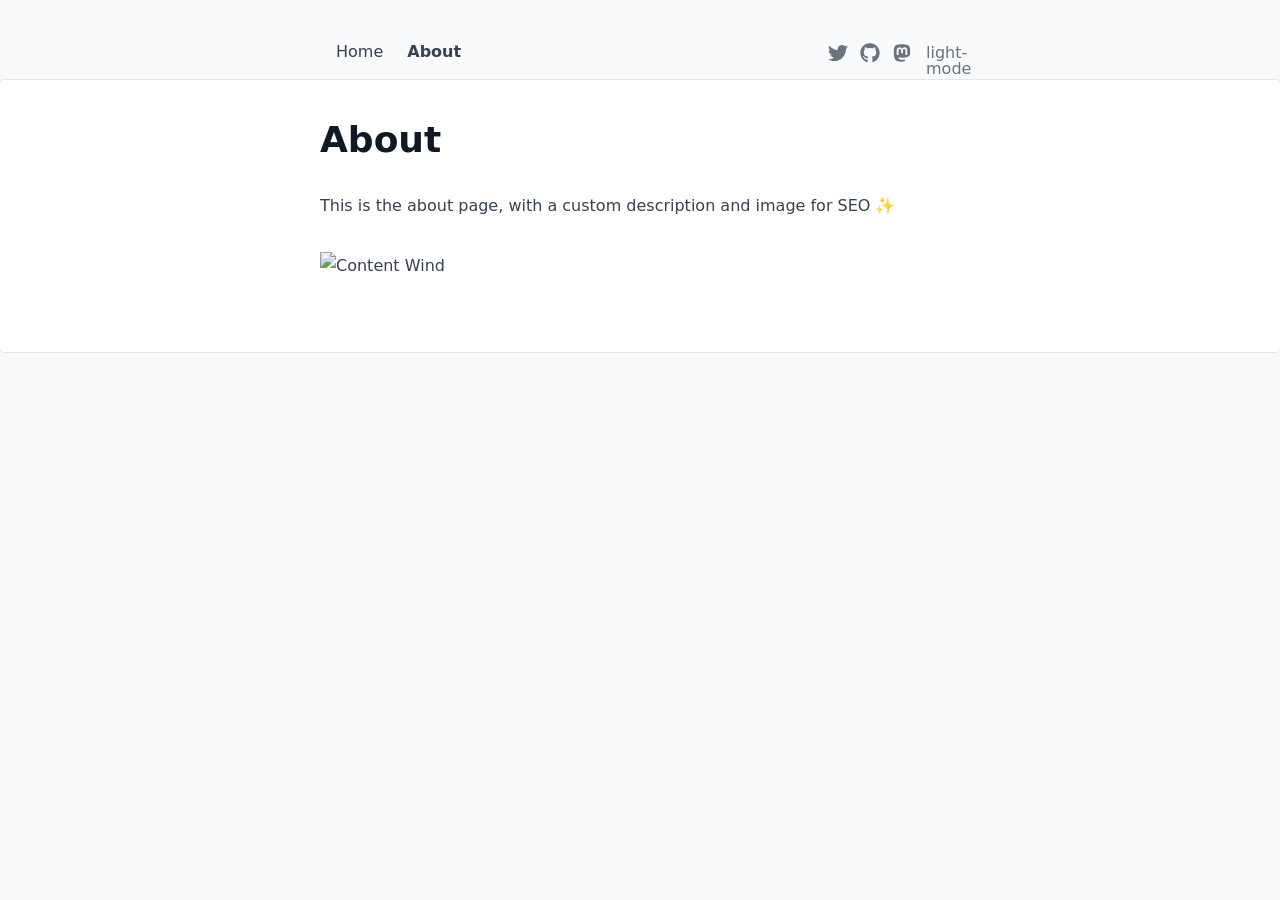
==== about/index.html @ 79e6bc1b "Deploying to gh-pages from @ Neil-Lin/portfolio-by-nuxt-studio@14dbaacd9becfe69d1d039cd7104c11930b7d" ====
<!DOCTYPE html><html  lang="en" data-capo=""><head><meta charset="utf-8">
<meta name="viewport" content="width=device-width, initial-scale=1">
<title>About</title>
<style>*,::backdrop,:after,:before{--tw-border-spacing-x:0;--tw-border-spacing-y:0;--tw-translate-x:0;--tw-translate-y:0;--tw-rotate:0;--tw-skew-x:0;--tw-skew-y:0;--tw-scale-x:1;--tw-scale-y:1;--tw-pan-x: ;--tw-pan-y: ;--tw-pinch-zoom: ;--tw-scroll-snap-strictness:proximity;--tw-gradient-from-position: ;--tw-gradient-via-position: ;--tw-gradient-to-position: ;--tw-ordinal: ;--tw-slashed-zero: ;--tw-numeric-figure: ;--tw-numeric-spacing: ;--tw-numeric-fraction: ;--tw-ring-inset: ;--tw-ring-offset-width:0px;--tw-ring-offset-color:#fff;--tw-ring-color:#3b82f680;--tw-ring-offset-shadow:0 0 #0000;--tw-ring-shadow:0 0 #0000;--tw-shadow:0 0 #0000;--tw-shadow-colored:0 0 #0000;--tw-blur: ;--tw-brightness: ;--tw-contrast: ;--tw-grayscale: ;--tw-hue-rotate: ;--tw-invert: ;--tw-saturate: ;--tw-sepia: ;--tw-drop-shadow: ;--tw-backdrop-blur: ;--tw-backdrop-brightness: ;--tw-backdrop-contrast: ;--tw-backdrop-grayscale: ;--tw-backdrop-hue-rotate: ;--tw-backdrop-invert: ;--tw-backdrop-opacity: ;--tw-backdrop-saturate: ;--tw-backdrop-sepia: ;--tw-contain-size: ;--tw-contain-layout: ;--tw-contain-paint: ;--tw-contain-style: }/*! tailwindcss v3.4.13 | MIT License | https://tailwindcss.com*/*,:after,:before{border:0 solid #e5e7eb;box-sizing:border-box}:after,:before{--tw-content:""}:host,html{line-height:1.5;-webkit-text-size-adjust:100%;font-family:ui-sans-serif,system-ui,sans-serif,Apple Color Emoji,Segoe UI Emoji,Segoe UI Symbol,Noto Color Emoji;font-feature-settings:normal;font-variation-settings:normal;tab-size:4;-webkit-tap-highlight-color:transparent}body{line-height:inherit;margin:0}hr{border-top-width:1px;color:inherit;height:0}abbr:where([title]){-webkit-text-decoration:underline dotted;text-decoration:underline dotted}h1,h2,h3,h4,h5,h6{font-size:inherit;font-weight:inherit}a{color:inherit;text-decoration:inherit}b,strong{font-weight:bolder}code,kbd,pre,samp{font-family:ui-monospace,SFMono-Regular,Menlo,Monaco,Consolas,Liberation Mono,Courier New,monospace;font-feature-settings:normal;font-size:1em;font-variation-settings:normal}small{font-size:80%}sub,sup{font-size:75%;line-height:0;position:relative;vertical-align:initial}sub{bottom:-.25em}sup{top:-.5em}table{border-collapse:collapse;border-color:inherit;text-indent:0}button,input,optgroup,select,textarea{color:inherit;font-family:inherit;font-feature-settings:inherit;font-size:100%;font-variation-settings:inherit;font-weight:inherit;letter-spacing:inherit;line-height:inherit;margin:0;padding:0}button,select{text-transform:none}button,input:where([type=button]),input:where([type=reset]),input:where([type=submit]){-webkit-appearance:button;background-color:initial;background-image:none}:-moz-focusring{outline:auto}:-moz-ui-invalid{box-shadow:none}progress{vertical-align:initial}::-webkit-inner-spin-button,::-webkit-outer-spin-button{height:auto}[type=search]{-webkit-appearance:textfield;outline-offset:-2px}::-webkit-search-decoration{-webkit-appearance:none}::-webkit-file-upload-button{-webkit-appearance:button;font:inherit}summary{display:list-item}blockquote,dd,dl,figure,h1,h2,h3,h4,h5,h6,hr,p,pre{margin:0}fieldset{margin:0}fieldset,legend{padding:0}menu,ol,ul{list-style:none;margin:0;padding:0}dialog{padding:0}textarea{resize:vertical}input::placeholder,textarea::placeholder{color:#9ca3af;opacity:1}[role=button],button{cursor:pointer}:disabled{cursor:default}audio,canvas,embed,iframe,img,object,svg,video{display:block;vertical-align:middle}img,video{height:auto;max-width:100%}[hidden]{display:none}.prose{color:var(--tw-prose-body);max-width:65ch}.prose :where(p):not(:where([class~=not-prose],[class~=not-prose] *)){margin-bottom:1.25em;margin-top:1.25em}.prose :where([class~=lead]):not(:where([class~=not-prose],[class~=not-prose] *)){color:var(--tw-prose-lead);font-size:1.25em;line-height:1.6;margin-bottom:1.2em;margin-top:1.2em}.prose :where(a):not(:where([class~=not-prose],[class~=not-prose] *)){color:var(--tw-prose-links);font-weight:500;text-decoration:underline}.prose :where(strong):not(:where([class~=not-prose],[class~=not-prose] *)){color:var(--tw-prose-bold);font-weight:600}.prose :where(a strong):not(:where([class~=not-prose],[class~=not-prose] *)){color:inherit}.prose :where(blockquote strong):not(:where([class~=not-prose],[class~=not-prose] *)){color:inherit}.prose :where(thead th strong):not(:where([class~=not-prose],[class~=not-prose] *)){color:inherit}.prose :where(ol):not(:where([class~=not-prose],[class~=not-prose] *)){list-style-type:decimal;margin-bottom:1.25em;margin-top:1.25em;padding-inline-start:1.625em}.prose :where(ol[type=A]):not(:where([class~=not-prose],[class~=not-prose] *)){list-style-type:upper-alpha}.prose :where(ol[type=a]):not(:where([class~=not-prose],[class~=not-prose] *)){list-style-type:lower-alpha}.prose :where(ol[type=A s]):not(:where([class~=not-prose],[class~=not-prose] *)){list-style-type:upper-alpha}.prose :where(ol[type=a s]):not(:where([class~=not-prose],[class~=not-prose] *)){list-style-type:lower-alpha}.prose :where(ol[type=I]):not(:where([class~=not-prose],[class~=not-prose] *)){list-style-type:upper-roman}.prose :where(ol[type=i]):not(:where([class~=not-prose],[class~=not-prose] *)){list-style-type:lower-roman}.prose :where(ol[type=I s]):not(:where([class~=not-prose],[class~=not-prose] *)){list-style-type:upper-roman}.prose :where(ol[type=i s]):not(:where([class~=not-prose],[class~=not-prose] *)){list-style-type:lower-roman}.prose :where(ol[type="1"]):not(:where([class~=not-prose],[class~=not-prose] *)){list-style-type:decimal}.prose :where(ul):not(:where([class~=not-prose],[class~=not-prose] *)){list-style-type:disc;margin-bottom:1.25em;margin-top:1.25em;padding-inline-start:1.625em}.prose :where(ol>li):not(:where([class~=not-prose],[class~=not-prose] *))::marker{color:var(--tw-prose-counters);font-weight:400}.prose :where(ul>li):not(:where([class~=not-prose],[class~=not-prose] *))::marker{color:var(--tw-prose-bullets)}.prose :where(dt):not(:where([class~=not-prose],[class~=not-prose] *)){color:var(--tw-prose-headings);font-weight:600;margin-top:1.25em}.prose :where(hr):not(:where([class~=not-prose],[class~=not-prose] *)){border-color:var(--tw-prose-hr);border-top-width:1px;margin-bottom:3em;margin-top:3em}.prose :where(blockquote):not(:where([class~=not-prose],[class~=not-prose] *)){border-inline-start-color:var(--tw-prose-quote-borders);border-inline-start-width:.25rem;color:var(--tw-prose-quotes);font-style:italic;font-weight:500;margin-bottom:1.6em;margin-top:1.6em;padding-inline-start:1em;quotes:"\201C""\201D""\2018""\2019"}.prose :where(blockquote p:first-of-type):not(:where([class~=not-prose],[class~=not-prose] *)):before{content:open-quote}.prose :where(blockquote p:last-of-type):not(:where([class~=not-prose],[class~=not-prose] *)):after{content:close-quote}.prose :where(h1):not(:where([class~=not-prose],[class~=not-prose] *)){color:var(--tw-prose-headings);font-size:2.25em;font-weight:800;line-height:1.1111111;margin-bottom:.8888889em;margin-top:0}.prose :where(h1 strong):not(:where([class~=not-prose],[class~=not-prose] *)){color:inherit;font-weight:900}.prose :where(h2):not(:where([class~=not-prose],[class~=not-prose] *)){color:var(--tw-prose-headings);font-size:1.5em;font-weight:700;line-height:1.3333333;margin-bottom:1em;margin-top:2em}.prose :where(h2 strong):not(:where([class~=not-prose],[class~=not-prose] *)){color:inherit;font-weight:800}.prose :where(h3):not(:where([class~=not-prose],[class~=not-prose] *)){color:var(--tw-prose-headings);font-size:1.25em;font-weight:600;line-height:1.6;margin-bottom:.6em;margin-top:1.6em}.prose :where(h3 strong):not(:where([class~=not-prose],[class~=not-prose] *)){color:inherit;font-weight:700}.prose :where(h4):not(:where([class~=not-prose],[class~=not-prose] *)){color:var(--tw-prose-headings);font-weight:600;line-height:1.5;margin-bottom:.5em;margin-top:1.5em}.prose :where(h4 strong):not(:where([class~=not-prose],[class~=not-prose] *)){color:inherit;font-weight:700}.prose :where(img):not(:where([class~=not-prose],[class~=not-prose] *)){margin-bottom:2em;margin-top:2em}.prose :where(picture):not(:where([class~=not-prose],[class~=not-prose] *)){display:block;margin-bottom:2em;margin-top:2em}.prose :where(video):not(:where([class~=not-prose],[class~=not-prose] *)){margin-bottom:2em;margin-top:2em}.prose :where(kbd):not(:where([class~=not-prose],[class~=not-prose] *)){border-radius:.3125rem;box-shadow:0 0 0 1px rgb(var(--tw-prose-kbd-shadows)/10%),0 3px 0 rgb(var(--tw-prose-kbd-shadows)/10%);color:var(--tw-prose-kbd);font-family:inherit;font-size:.875em;font-weight:500;padding-inline-end:.375em;padding-bottom:.1875em;padding-top:.1875em;padding-inline-start:.375em}.prose :where(code):not(:where([class~=not-prose],[class~=not-prose] *)){color:var(--tw-prose-code);font-size:.875em;font-weight:600}.prose :where(code):not(:where([class~=not-prose],[class~=not-prose] *)):before{content:"`"}.prose :where(code):not(:where([class~=not-prose],[class~=not-prose] *)):after{content:"`"}.prose :where(a code):not(:where([class~=not-prose],[class~=not-prose] *)){color:inherit}.prose :where(h1 code):not(:where([class~=not-prose],[class~=not-prose] *)){color:inherit}.prose :where(h2 code):not(:where([class~=not-prose],[class~=not-prose] *)){color:inherit;font-size:.875em}.prose :where(h3 code):not(:where([class~=not-prose],[class~=not-prose] *)){color:inherit;font-size:.9em}.prose :where(h4 code):not(:where([class~=not-prose],[class~=not-prose] *)){color:inherit}.prose :where(blockquote code):not(:where([class~=not-prose],[class~=not-prose] *)){color:inherit}.prose :where(thead th code):not(:where([class~=not-prose],[class~=not-prose] *)){color:inherit}.prose :where(pre):not(:where([class~=not-prose],[class~=not-prose] *)){background-color:var(--tw-prose-pre-bg);border-radius:.375rem;color:var(--tw-prose-pre-code);font-size:.875em;font-weight:400;line-height:1.7142857;margin-bottom:1.7142857em;margin-top:1.7142857em;overflow-x:auto;padding-inline-end:1.1428571em;padding-bottom:.8571429em;padding-top:.8571429em;padding-inline-start:1.1428571em}.prose :where(pre code):not(:where([class~=not-prose],[class~=not-prose] *)){background-color:initial;border-radius:0;border-width:0;color:inherit;font-family:inherit;font-size:inherit;font-weight:inherit;line-height:inherit;padding:0}.prose :where(pre code):not(:where([class~=not-prose],[class~=not-prose] *)):before{content:none}.prose :where(pre code):not(:where([class~=not-prose],[class~=not-prose] *)):after{content:none}.prose :where(table):not(:where([class~=not-prose],[class~=not-prose] *)){font-size:.875em;line-height:1.7142857;margin-bottom:2em;margin-top:2em;table-layout:auto;width:100%}.prose :where(thead):not(:where([class~=not-prose],[class~=not-prose] *)){border-bottom-color:var(--tw-prose-th-borders);border-bottom-width:1px}.prose :where(thead th):not(:where([class~=not-prose],[class~=not-prose] *)){color:var(--tw-prose-headings);font-weight:600;padding-inline-end:.5714286em;padding-bottom:.5714286em;padding-inline-start:.5714286em;vertical-align:bottom}.prose :where(tbody tr):not(:where([class~=not-prose],[class~=not-prose] *)){border-bottom-color:var(--tw-prose-td-borders);border-bottom-width:1px}.prose :where(tbody tr:last-child):not(:where([class~=not-prose],[class~=not-prose] *)){border-bottom-width:0}.prose :where(tbody td):not(:where([class~=not-prose],[class~=not-prose] *)){vertical-align:initial}.prose :where(tfoot):not(:where([class~=not-prose],[class~=not-prose] *)){border-top-color:var(--tw-prose-th-borders);border-top-width:1px}.prose :where(tfoot td):not(:where([class~=not-prose],[class~=not-prose] *)){vertical-align:top}.prose :where(th,td):not(:where([class~=not-prose],[class~=not-prose] *)){text-align:start}.prose :where(figure>*):not(:where([class~=not-prose],[class~=not-prose] *)){margin-bottom:0;margin-top:0}.prose :where(figcaption):not(:where([class~=not-prose],[class~=not-prose] *)){color:var(--tw-prose-captions);font-size:.875em;line-height:1.4285714;margin-top:.8571429em}.prose{--tw-prose-body:#374151;--tw-prose-headings:#111827;--tw-prose-lead:#4b5563;--tw-prose-links:#111827;--tw-prose-bold:#111827;--tw-prose-counters:#6b7280;--tw-prose-bullets:#d1d5db;--tw-prose-hr:#e5e7eb;--tw-prose-quotes:#111827;--tw-prose-quote-borders:#e5e7eb;--tw-prose-captions:#6b7280;--tw-prose-kbd:#111827;--tw-prose-kbd-shadows:17 24 39;--tw-prose-code:#111827;--tw-prose-pre-code:#e5e7eb;--tw-prose-pre-bg:#1f2937;--tw-prose-th-borders:#d1d5db;--tw-prose-td-borders:#e5e7eb;--tw-prose-invert-body:#d1d5db;--tw-prose-invert-headings:#fff;--tw-prose-invert-lead:#9ca3af;--tw-prose-invert-links:#fff;--tw-prose-invert-bold:#fff;--tw-prose-invert-counters:#9ca3af;--tw-prose-invert-bullets:#4b5563;--tw-prose-invert-hr:#374151;--tw-prose-invert-quotes:#f3f4f6;--tw-prose-invert-quote-borders:#374151;--tw-prose-invert-captions:#9ca3af;--tw-prose-invert-kbd:#fff;--tw-prose-invert-kbd-shadows:255 255 255;--tw-prose-invert-code:#fff;--tw-prose-invert-pre-code:#d1d5db;--tw-prose-invert-pre-bg:#00000080;--tw-prose-invert-th-borders:#4b5563;--tw-prose-invert-td-borders:#374151;font-size:1rem;line-height:1.75}.prose :where(picture>img):not(:where([class~=not-prose],[class~=not-prose] *)){margin-bottom:0;margin-top:0}.prose :where(li):not(:where([class~=not-prose],[class~=not-prose] *)){margin-bottom:.5em;margin-top:.5em}.prose :where(ol>li):not(:where([class~=not-prose],[class~=not-prose] *)){padding-inline-start:.375em}.prose :where(ul>li):not(:where([class~=not-prose],[class~=not-prose] *)){padding-inline-start:.375em}.prose :where(.prose>ul>li p):not(:where([class~=not-prose],[class~=not-prose] *)){margin-bottom:.75em;margin-top:.75em}.prose :where(.prose>ul>li>p:first-child):not(:where([class~=not-prose],[class~=not-prose] *)){margin-top:1.25em}.prose :where(.prose>ul>li>p:last-child):not(:where([class~=not-prose],[class~=not-prose] *)){margin-bottom:1.25em}.prose :where(.prose>ol>li>p:first-child):not(:where([class~=not-prose],[class~=not-prose] *)){margin-top:1.25em}.prose :where(.prose>ol>li>p:last-child):not(:where([class~=not-prose],[class~=not-prose] *)){margin-bottom:1.25em}.prose :where(ul ul,ul ol,ol ul,ol ol):not(:where([class~=not-prose],[class~=not-prose] *)){margin-bottom:.75em;margin-top:.75em}.prose :where(dl):not(:where([class~=not-prose],[class~=not-prose] *)){margin-bottom:1.25em;margin-top:1.25em}.prose :where(dd):not(:where([class~=not-prose],[class~=not-prose] *)){margin-top:.5em;padding-inline-start:1.625em}.prose :where(hr+*):not(:where([class~=not-prose],[class~=not-prose] *)){margin-top:0}.prose :where(h2+*):not(:where([class~=not-prose],[class~=not-prose] *)){margin-top:0}.prose :where(h3+*):not(:where([class~=not-prose],[class~=not-prose] *)){margin-top:0}.prose :where(h4+*):not(:where([class~=not-prose],[class~=not-prose] *)){margin-top:0}.prose :where(thead th:first-child):not(:where([class~=not-prose],[class~=not-prose] *)){padding-inline-start:0}.prose :where(thead th:last-child):not(:where([class~=not-prose],[class~=not-prose] *)){padding-inline-end:0}.prose :where(tbody td,tfoot td):not(:where([class~=not-prose],[class~=not-prose] *)){padding-inline-end:.5714286em;padding-bottom:.5714286em;padding-top:.5714286em;padding-inline-start:.5714286em}.prose :where(tbody td:first-child,tfoot td:first-child):not(:where([class~=not-prose],[class~=not-prose] *)){padding-inline-start:0}.prose :where(tbody td:last-child,tfoot td:last-child):not(:where([class~=not-prose],[class~=not-prose] *)){padding-inline-end:0}.prose :where(figure):not(:where([class~=not-prose],[class~=not-prose] *)){margin-bottom:2em;margin-top:2em}.prose :where(.prose>:first-child):not(:where([class~=not-prose],[class~=not-prose] *)){margin-top:0}.prose :where(.prose>:last-child):not(:where([class~=not-prose],[class~=not-prose] *)){margin-bottom:0}.sr-only{height:1px;margin:-1px;overflow:hidden;padding:0;position:absolute;width:1px;clip:rect(0,0,0,0);border-width:0;white-space:nowrap}.static{position:static}.m-auto{margin:auto}.mx-auto{margin-left:auto;margin-right:auto}.mr-6{margin-right:1.5rem}.block{display:block}.inline-block{display:inline-block}.flex{display:flex}.inline-flex{display:inline-flex}.h-4{height:1rem}.h-5{height:1.25rem}.w-4{width:1rem}.w-5{width:1.25rem}.max-w-2xl{max-width:42rem}.max-w-full{max-width:100%}.max-w-none{max-width:none}.items-center{align-items:center}.justify-between{justify-content:space-between}.gap-1{gap:.25rem}.space-x-3>:not([hidden])~:not([hidden]){--tw-space-x-reverse:0;margin-left:calc(.75rem*(1 - var(--tw-space-x-reverse)));margin-right:calc(.75rem*var(--tw-space-x-reverse))}.overflow-x-auto{overflow-x:auto}.rounded{border-radius:.25rem}.bg-gray-50{--tw-bg-opacity:1;background-color:rgb(249 250 251/var(--tw-bg-opacity))}.bg-gray-800{--tw-bg-opacity:1;background-color:rgb(31 41 55/var(--tw-bg-opacity))}.bg-white{--tw-bg-opacity:1;background-color:rgb(255 255 255/var(--tw-bg-opacity))}.px-3{padding-left:.75rem;padding-right:.75rem}.px-4{padding-left:1rem;padding-right:1rem}.py-1{padding-bottom:.25rem;padding-top:.25rem}.py-10{padding-bottom:2.5rem;padding-top:2.5rem}.py-4{padding-bottom:1rem;padding-top:1rem}.text-2xl{font-size:1.5rem;line-height:2rem}.font-bold{font-weight:700}.text-black{--tw-text-opacity:1;color:rgb(0 0 0/var(--tw-text-opacity))}.text-gray-500{--tw-text-opacity:1;color:rgb(107 114 128/var(--tw-text-opacity))}.text-gray-700{--tw-text-opacity:1;color:rgb(55 65 81/var(--tw-text-opacity))}.text-white{--tw-text-opacity:1;color:rgb(255 255 255/var(--tw-text-opacity))}.no-underline{text-decoration-line:none}.ring-1{--tw-ring-offset-shadow:var(--tw-ring-inset) 0 0 0 var(--tw-ring-offset-width) var(--tw-ring-offset-color);--tw-ring-shadow:var(--tw-ring-inset) 0 0 0 calc(1px + var(--tw-ring-offset-width)) var(--tw-ring-color);box-shadow:var(--tw-ring-offset-shadow),var(--tw-ring-shadow),var(--tw-shadow,0 0 #0000)}.ring-gray-200{--tw-ring-opacity:1;--tw-ring-color:rgb(229 231 235/var(--tw-ring-opacity))}.transition{transition-duration:.15s;transition-property:color,background-color,border-color,text-decoration-color,fill,stroke,opacity,box-shadow,transform,filter,-webkit-backdrop-filter;transition-property:color,background-color,border-color,text-decoration-color,fill,stroke,opacity,box-shadow,transform,filter,backdrop-filter;transition-property:color,background-color,border-color,text-decoration-color,fill,stroke,opacity,box-shadow,transform,filter,backdrop-filter,-webkit-backdrop-filter;transition-timing-function:cubic-bezier(.4,0,.2,1)}.dark\:prose-invert:is(.dark *){--tw-prose-body:var(--tw-prose-invert-body);--tw-prose-headings:var(--tw-prose-invert-headings);--tw-prose-lead:var(--tw-prose-invert-lead);--tw-prose-links:var(--tw-prose-invert-links);--tw-prose-bold:var(--tw-prose-invert-bold);--tw-prose-counters:var(--tw-prose-invert-counters);--tw-prose-bullets:var(--tw-prose-invert-bullets);--tw-prose-hr:var(--tw-prose-invert-hr);--tw-prose-quotes:var(--tw-prose-invert-quotes);--tw-prose-quote-borders:var(--tw-prose-invert-quote-borders);--tw-prose-captions:var(--tw-prose-invert-captions);--tw-prose-kbd:var(--tw-prose-invert-kbd);--tw-prose-kbd-shadows:var(--tw-prose-invert-kbd-shadows);--tw-prose-code:var(--tw-prose-invert-code);--tw-prose-pre-code:var(--tw-prose-invert-pre-code);--tw-prose-pre-bg:var(--tw-prose-invert-pre-bg);--tw-prose-th-borders:var(--tw-prose-invert-th-borders);--tw-prose-td-borders:var(--tw-prose-invert-td-borders)}.hover\:text-gray-700:hover{--tw-text-opacity:1;color:rgb(55 65 81/var(--tw-text-opacity))}.prose-a\:border-b :is(:where(a):not(:where([class~=not-prose],[class~=not-prose] *))){border-bottom-width:1px}.prose-a\:border-dashed :is(:where(a):not(:where([class~=not-prose],[class~=not-prose] *))){border-style:dashed}.prose-a\:font-normal :is(:where(a):not(:where([class~=not-prose],[class~=not-prose] *))){font-weight:400}.prose-a\:no-underline :is(:where(a):not(:where([class~=not-prose],[class~=not-prose] *))){text-decoration-line:none}.hover\:prose-a\:border-solid :is(:where(a):not(:where([class~=not-prose],[class~=not-prose] *))):hover{border-style:solid}.hover\:prose-a\:border-primary-400 :is(:where(a):not(:where([class~=not-prose],[class~=not-prose] *))):hover{--tw-border-opacity:1;border-color:rgb(52 211 153/var(--tw-border-opacity))}.hover\:prose-a\:text-primary-400 :is(:where(a):not(:where([class~=not-prose],[class~=not-prose] *))):hover{--tw-text-opacity:1;color:rgb(52 211 153/var(--tw-text-opacity))}.prose-pre\:bg-gray-100 :is(:where(pre):not(:where([class~=not-prose],[class~=not-prose] *))){--tw-bg-opacity:1;background-color:rgb(243 244 246/var(--tw-bg-opacity))}.dark\:bg-gray-200:is(.dark *){--tw-bg-opacity:1;background-color:rgb(229 231 235/var(--tw-bg-opacity))}.dark\:bg-gray-800:is(.dark *){--tw-bg-opacity:1;background-color:rgb(31 41 55/var(--tw-bg-opacity))}.dark\:bg-gray-900:is(.dark *){--tw-bg-opacity:1;background-color:rgb(17 24 39/var(--tw-bg-opacity))}.dark\:text-gray-100:is(.dark *){--tw-text-opacity:1;color:rgb(243 244 246/var(--tw-text-opacity))}.dark\:text-gray-200:is(.dark *){--tw-text-opacity:1;color:rgb(229 231 235/var(--tw-text-opacity))}.dark\:text-gray-300:is(.dark *){--tw-text-opacity:1;color:rgb(209 213 219/var(--tw-text-opacity))}.dark\:text-gray-950:is(.dark *){--tw-text-opacity:1;color:rgb(3 7 18/var(--tw-text-opacity))}.dark\:ring-gray-700:is(.dark *){--tw-ring-opacity:1;--tw-ring-color:rgb(55 65 81/var(--tw-ring-opacity))}.dark\:hover\:text-gray-300:hover:is(.dark *){--tw-text-opacity:1;color:rgb(209 213 219/var(--tw-text-opacity))}.dark\:prose-pre\:bg-gray-900 :is(:where(pre):not(:where([class~=not-prose],[class~=not-prose] *))):is(.dark *){--tw-bg-opacity:1;background-color:rgb(17 24 39/var(--tw-bg-opacity))}@media (min-width:640px){.sm\:rounded{border-radius:.25rem}.sm\:rounded-lg{border-radius:.5rem}.sm\:px-8{padding-left:2rem;padding-right:2rem}.sm\:pb-10{padding-bottom:2.5rem}.sm\:pt-6{padding-top:1.5rem}.sm\:shadow{--tw-shadow:0 1px 3px 0 #0000001a,0 1px 2px -1px #0000001a;--tw-shadow-colored:0 1px 3px 0 var(--tw-shadow-color),0 1px 2px -1px var(--tw-shadow-color);box-shadow:var(--tw-ring-offset-shadow,0 0 #0000),var(--tw-ring-shadow,0 0 #0000),var(--tw-shadow)}}</style>
<style>.icon[data-v-9181f316]{display:inline-block;vertical-align:middle}</style>
<style>body{--tw-bg-opacity:1;background-color:rgb(249 250 251/var(--tw-bg-opacity));--tw-text-opacity:1;color:rgb(0 0 0/var(--tw-text-opacity))}body:is(.dark *){--tw-bg-opacity:1;background-color:rgb(17 24 39/var(--tw-bg-opacity));--tw-text-opacity:1;color:rgb(255 255 255/var(--tw-text-opacity))}</style>
<link rel="stylesheet" href="/_nuxt/entry.BIp97Nng.css">
<link rel="preload" as="fetch" crossorigin="anonymous" href="/about/_payload.json?6f9f7c12-3dac-4f2e-983e-9efede8cbdb0">
<link rel="modulepreload" as="script" crossorigin href="/_nuxt/CAiVgX1A.js">
<link rel="modulepreload" as="script" crossorigin href="/_nuxt/CJ-RbDBi.js">
<link rel="modulepreload" as="script" crossorigin href="/_nuxt/DqUOSnfC.js">
<link rel="modulepreload" as="script" crossorigin href="/_nuxt/D9yOnres.js">
<link rel="modulepreload" as="script" crossorigin href="/_nuxt/D89D1x2Z.js">
<link rel="modulepreload" as="script" crossorigin href="/_nuxt/Dnd51l0P.js">
<link rel="modulepreload" as="script" crossorigin href="/_nuxt/DdNKXXzA.js">
<link rel="modulepreload" as="script" crossorigin href="/_nuxt/Cwny5JAG.js">
<link rel="modulepreload" as="script" crossorigin href="/_nuxt/BzOdbgzC.js">
<link rel="modulepreload" as="script" crossorigin href="/_nuxt/CQB8OB76.js">
<link rel="modulepreload" as="script" crossorigin href="/_nuxt/79jZ5h6W.js">
<link rel="modulepreload" as="script" crossorigin href="/_nuxt/BNuEhvY_.js">
<link rel="modulepreload" as="script" crossorigin href="/_nuxt/BTz_kC4J.js">
<link rel="prefetch" as="script" crossorigin href="/_nuxt/C8qHw0IX.js">
<link rel="prefetch" as="script" crossorigin href="/_nuxt/Bs4Sp2fh.js">
<link rel="prefetch" as="style" crossorigin href="/_nuxt/useStudio.DQTJeWrd.css">
<link rel="prefetch" as="script" crossorigin href="/_nuxt/Dj1LTZKW.js">
<link rel="prefetch" as="script" crossorigin href="/_nuxt/ZVr9sDSR.js">
<link rel="prefetch" as="script" crossorigin href="/_nuxt/Bk0SHGCJ.js">
<meta name="twitter:card" content="summary_large_image">
<meta property="og:title" content="About">
<meta name="description" content="This is a custom description for Content Wind about page.">
<meta property="og:description" content="This is a custom description for Content Wind about page.">
<meta property="og:image" content="https://fastly.picsum.photos/id/866/536/354.jpg?hmac=tGofDTV7tl2rprappPzKFiZ9vDh5MKj39oa2D--gqhA">
<script type="module" src="/_nuxt/CAiVgX1A.js" crossorigin></script><script>"use strict";(()=>{const t=window,e=document.documentElement,c=["dark","light"],n=getStorageValue("localStorage","nuxt-color-mode")||"system";let i=n==="system"?u():n;const r=e.getAttribute("data-color-mode-forced");r&&(i=r),l(i),t["__NUXT_COLOR_MODE__"]={preference:n,value:i,getColorScheme:u,addColorScheme:l,removeColorScheme:d};function l(o){const s=""+o+"",a="";e.classList?e.classList.add(s):e.className+=" "+s,a&&e.setAttribute("data-"+a,o)}function d(o){const s=""+o+"",a="";e.classList?e.classList.remove(s):e.className=e.className.replace(new RegExp(s,"g"),""),a&&e.removeAttribute("data-"+a)}function f(o){return t.matchMedia("(prefers-color-scheme"+o+")")}function u(){if(t.matchMedia&&f("").media!=="not all"){for(const o of c)if(f(":"+o).matches)return o}return"light"}})();function getStorageValue(t,e){switch(t){case"localStorage":return window.localStorage.getItem(e);case"sessionStorage":return window.sessionStorage.getItem(e);case"cookie":return getCookie(e);default:return null}}function getCookie(t){const c=("; "+window.document.cookie).split("; "+t+"=");if(c.length===2)return c.pop()?.split(";").shift()}</script></head><body><div id="__nuxt"><div class="sm:pt-6 sm:pb-10"><!----><!----><!----><div class="nuxt-loading-indicator" style="position:fixed;top:0;right:0;left:0;pointer-events:none;width:auto;height:3px;opacity:0;background:repeating-linear-gradient(to right,#00dc82 0%,#34cdfe 50%,#0047e1 100%);background-size:Infinity% auto;transform:scaleX(0%);transform-origin:left;transition:transform 0.1s, height 0.4s, opacity 0.4s;z-index:999999;"></div><div class="flex justify-between max-w-2xl px-4 py-4 mx-auto sm:px-8"><div class="text-gray-700 dark:text-gray-200"><!--[--><a href="/" class="mr-6">Home</a><a aria-current="page" href="/about" class="font-bold router-link-exact-active mr-6">About</a><!--]--></div><div class="space-x-3 transition text-gray-500"><a href="https://twitter.com/Atinux" title="Twitter" class="dark:text-gray-100 hover:text-gray-700 dark:hover:text-gray-300"><svg xmlns="http://www.w3.org/2000/svg" xmlns:xlink="http://www.w3.org/1999/xlink" aria-hidden="true" role="img" class="icon w-5 h-5" style="" width="1em" height="1em" viewBox="0 0 512 512" data-v-9181f316><path fill="currentColor" d="M459.37 151.716c.325 4.548.325 9.097.325 13.645c0 138.72-105.583 298.558-298.558 298.558c-59.452 0-114.68-17.219-161.137-47.106c8.447.974 16.568 1.299 25.34 1.299c49.055 0 94.213-16.568 130.274-44.832c-46.132-.975-84.792-31.188-98.112-72.772c6.498.974 12.995 1.624 19.818 1.624c9.421 0 18.843-1.3 27.614-3.573c-48.081-9.747-84.143-51.98-84.143-102.985v-1.299c13.969 7.797 30.214 12.67 47.431 13.319c-28.264-18.843-46.781-51.005-46.781-87.391c0-19.492 5.197-37.36 14.294-52.954c51.655 63.675 129.3 105.258 216.365 109.807c-1.624-7.797-2.599-15.918-2.599-24.04c0-57.828 46.782-104.934 104.934-104.934c30.213 0 57.502 12.67 76.67 33.137c23.715-4.548 46.456-13.32 66.599-25.34c-7.798 24.366-24.366 44.833-46.132 57.827c21.117-2.273 41.584-8.122 60.426-16.243c-14.292 20.791-32.161 39.308-52.628 54.253"/></svg></a><a href="https://github.com/Atinux/content-wind" title="GitHub" class="dark:text-gray-100 hover:text-gray-700 dark:hover:text-gray-300"><svg xmlns="http://www.w3.org/2000/svg" xmlns:xlink="http://www.w3.org/1999/xlink" aria-hidden="true" role="img" class="icon w-5 h-5" style="" width="1em" height="1em" viewBox="0 0 496 512" data-v-9181f316><path fill="currentColor" d="M165.9 397.4c0 2-2.3 3.6-5.2 3.6c-3.3.3-5.6-1.3-5.6-3.6c0-2 2.3-3.6 5.2-3.6c3-.3 5.6 1.3 5.6 3.6m-31.1-4.5c-.7 2 1.3 4.3 4.3 4.9c2.6 1 5.6 0 6.2-2s-1.3-4.3-4.3-5.2c-2.6-.7-5.5.3-6.2 2.3m44.2-1.7c-2.9.7-4.9 2.6-4.6 4.9c.3 2 2.9 3.3 5.9 2.6c2.9-.7 4.9-2.6 4.6-4.6c-.3-1.9-3-3.2-5.9-2.9M244.8 8C106.1 8 0 113.3 0 252c0 110.9 69.8 205.8 169.5 239.2c12.8 2.3 17.3-5.6 17.3-12.1c0-6.2-.3-40.4-.3-61.4c0 0-70 15-84.7-29.8c0 0-11.4-29.1-27.8-36.6c0 0-22.9-15.7 1.6-15.4c0 0 24.9 2 38.6 25.8c21.9 38.6 58.6 27.5 72.9 20.9c2.3-16 8.8-27.1 16-33.7c-55.9-6.2-112.3-14.3-112.3-110.5c0-27.5 7.6-41.3 23.6-58.9c-2.6-6.5-11.1-33.3 2.6-67.9c20.9-6.5 69 27 69 27c20-5.6 41.5-8.5 62.8-8.5s42.8 2.9 62.8 8.5c0 0 48.1-33.6 69-27c13.7 34.7 5.2 61.4 2.6 67.9c16 17.7 25.8 31.5 25.8 58.9c0 96.5-58.9 104.2-114.8 110.5c9.2 7.9 17 22.9 17 46.4c0 33.7-.3 75.4-.3 83.6c0 6.5 4.6 14.4 17.3 12.1C428.2 457.8 496 362.9 496 252C496 113.3 383.5 8 244.8 8M97.2 352.9c-1.3 1-1 3.3.7 5.2c1.6 1.6 3.9 2.3 5.2 1c1.3-1 1-3.3-.7-5.2c-1.6-1.6-3.9-2.3-5.2-1m-10.8-8.1c-.7 1.3.3 2.9 2.3 3.9c1.6 1 3.6.7 4.3-.7c.7-1.3-.3-2.9-2.3-3.9c-2-.6-3.6-.3-4.3.7m32.4 35.6c-1.6 1.3-1 4.3 1.3 6.2c2.3 2.3 5.2 2.6 6.5 1c1.3-1.3.7-4.3-1.3-6.2c-2.2-2.3-5.2-2.6-6.5-1m-11.4-14.7c-1.6 1-1.6 3.6 0 5.9s4.3 3.3 5.6 2.3c1.6-1.3 1.6-3.9 0-6.2c-1.4-2.3-4-3.3-5.6-2"/></svg></a><a href="https://elk.zone/@atinux@webtoo.ls" title="Mastodon" class="dark:text-gray-100 hover:text-gray-700 dark:hover:text-gray-300"><svg xmlns="http://www.w3.org/2000/svg" xmlns:xlink="http://www.w3.org/1999/xlink" aria-hidden="true" role="img" class="icon w-5 h-5" style="" width="1em" height="1em" viewBox="0 0 448 512" data-v-9181f316><path fill="currentColor" d="M433 179.11c0-97.2-63.71-125.7-63.71-125.7c-62.52-28.7-228.56-28.4-290.48 0c0 0-63.72 28.5-63.72 125.7c0 115.7-6.6 259.4 105.63 289.1c40.51 10.7 75.32 13 103.33 11.4c50.81-2.8 79.32-18.1 79.32-18.1l-1.7-36.9s-36.31 11.4-77.12 10.1c-40.41-1.4-83-4.4-89.63-54a102.5 102.5 0 0 1-.9-13.9c85.63 20.9 158.65 9.1 178.75 6.7c56.12-6.7 105-41.3 111.23-72.9c9.8-49.8 9-121.5 9-121.5m-75.12 125.2h-46.63v-114.2c0-49.7-64-51.6-64 6.9v62.5h-46.33V197c0-58.5-64-56.6-64-6.9v114.2H90.19c0-122.1-5.2-147.9 18.41-175c25.9-28.9 79.82-30.8 103.83 6.1l11.6 19.5l11.6-19.5c24.11-37.1 78.12-34.8 103.83-6.1c23.71 27.3 18.4 53 18.4 175z"/></svg></a><button aria-label="Color Mode" class="inline-block w-5 dark:text-gray-100 hover:text-gray-700 dark:hover:text-gray-300"><span>...</span></button></div></div><!--[--><div class="document-driven-page"><div class="py-10 m-auto bg-white sm:px-8 ring-1 ring-gray-200 dark:ring-gray-700 dark:bg-gray-800 sm:rounded"><main class="max-w-2xl px-4 mx-auto prose dark:prose-invert prose-pre:bg-gray-100 dark:prose-pre:bg-gray-900 hover:prose-a:text-primary-400 prose-a:font-normal prose-a:no-underline prose-a:border-dashed prose-a:border-b hover:prose-a:border-solid hover:prose-a:border-primary-400"><!--[--><div><h1 id="about"><!--[-->About<!--]--></h1><p><!--[-->This is the about page, with a custom description and image for SEO ✨<!--]--></p><p><!--[--><img src="https://fastly.picsum.photos/id/866/536/354.jpg?hmac=tGofDTV7tl2rprappPzKFiZ9vDh5MKj39oa2D--gqhA" alt="Content Wind"><!--]--></p></div><!--]--></main></div></div><!--]--></div></div><div id="teleports"></div><script type="application/json" data-nuxt-data="nuxt-app" data-ssr="true" id="__NUXT_DATA__" data-src="/about/_payload.json?6f9f7c12-3dac-4f2e-983e-9efede8cbdb0">[{"state":1,"once":83,"_errors":84,"serverRendered":5,"path":11,"prerenderedAt":86},["Reactive",2],{"$scolor-mode":3,"$sdd-pages":7,"$sdd-surrounds":53,"$sdd-globals":67,"$sdd-navigation":69,"$sicons":72},{"preference":4,"value":4,"unknown":5,"forced":6},"system",true,false,["ShallowRef",8],["ShallowReactive",9],{"/about":10},{"_path":11,"_dir":12,"_draft":6,"_partial":6,"_locale":12,"title":13,"description":14,"navigation":15,"layout":16,"head":17,"body":20,"_type":47,"_id":48,"_source":49,"_file":50,"_stem":51,"_extension":52},"/about","","About","This is the about page, with a custom description and image for SEO ✨",{"title":13},"full-width",{"description":18,"image":19},"This is a custom description for Content Wind about page.","https://fastly.picsum.photos/id/866/536/354.jpg?hmac=tGofDTV7tl2rprappPzKFiZ9vDh5MKj39oa2D--gqhA",{"type":21,"children":22,"toc":44},"root",[23,31,36],{"type":24,"tag":25,"props":26,"children":28},"element","h1",{"id":27},"about",[29],{"type":30,"value":13},"text",{"type":24,"tag":32,"props":33,"children":34},"p",{},[35],{"type":30,"value":14},{"type":24,"tag":32,"props":37,"children":38},{},[39],{"type":24,"tag":40,"props":41,"children":43},"img",{"alt":42,"src":19},"Content Wind",[],{"title":12,"searchDepth":45,"depth":45,"links":46},2,[],"markdown","content:2.about.md","content","2.about.md","2.about","md",["ShallowRef",54],["ShallowReactive",55],{"/about":56},[57,66],{"_path":58,"_dir":12,"_draft":6,"_partial":6,"_locale":12,"title":59,"description":60,"navigation":61,"_type":47,"_id":63,"_source":49,"_file":64,"_stem":65,"_extension":52},"/","Content Wind test","A lightweight Nuxt theme to build a Markdown driven website, based on Nuxt Content, TailwindCSS and Iconify ✨",{"title":62},"Home","content:1.index.md","1.index.md","1.index",null,["ShallowRef",68],{},[70,71],{"title":62,"_path":58},{"title":13,"_path":11,"layout":16},{"fa-brands:twitter":73,"fa-brands:github":77,"fa-brands:mastodon":80},{"left":74,"top":74,"width":75,"height":75,"rotate":74,"vFlip":6,"hFlip":6,"body":76},0,512,"\u003Cpath fill=\"currentColor\" d=\"M459.37 151.716c.325 4.548.325 9.097.325 13.645c0 138.72-105.583 298.558-298.558 298.558c-59.452 0-114.68-17.219-161.137-47.106c8.447.974 16.568 1.299 25.34 1.299c49.055 0 94.213-16.568 130.274-44.832c-46.132-.975-84.792-31.188-98.112-72.772c6.498.974 12.995 1.624 19.818 1.624c9.421 0 18.843-1.3 27.614-3.573c-48.081-9.747-84.143-51.98-84.143-102.985v-1.299c13.969 7.797 30.214 12.67 47.431 13.319c-28.264-18.843-46.781-51.005-46.781-87.391c0-19.492 5.197-37.36 14.294-52.954c51.655 63.675 129.3 105.258 216.365 109.807c-1.624-7.797-2.599-15.918-2.599-24.04c0-57.828 46.782-104.934 104.934-104.934c30.213 0 57.502 12.67 76.67 33.137c23.715-4.548 46.456-13.32 66.599-25.34c-7.798 24.366-24.366 44.833-46.132 57.827c21.117-2.273 41.584-8.122 60.426-16.243c-14.292 20.791-32.161 39.308-52.628 54.253\"/>",{"left":74,"top":74,"width":78,"height":75,"rotate":74,"vFlip":6,"hFlip":6,"body":79},496,"\u003Cpath fill=\"currentColor\" d=\"M165.9 397.4c0 2-2.3 3.6-5.2 3.6c-3.3.3-5.6-1.3-5.6-3.6c0-2 2.3-3.6 5.2-3.6c3-.3 5.6 1.3 5.6 3.6m-31.1-4.5c-.7 2 1.3 4.3 4.3 4.9c2.6 1 5.6 0 6.2-2s-1.3-4.3-4.3-5.2c-2.6-.7-5.5.3-6.2 2.3m44.2-1.7c-2.9.7-4.9 2.6-4.6 4.9c.3 2 2.9 3.3 5.9 2.6c2.9-.7 4.9-2.6 4.6-4.6c-.3-1.9-3-3.2-5.9-2.9M244.8 8C106.1 8 0 113.3 0 252c0 110.9 69.8 205.8 169.5 239.2c12.8 2.3 17.3-5.6 17.3-12.1c0-6.2-.3-40.4-.3-61.4c0 0-70 15-84.7-29.8c0 0-11.4-29.1-27.8-36.6c0 0-22.9-15.7 1.6-15.4c0 0 24.9 2 38.6 25.8c21.9 38.6 58.6 27.5 72.9 20.9c2.3-16 8.8-27.1 16-33.7c-55.9-6.2-112.3-14.3-112.3-110.5c0-27.5 7.6-41.3 23.6-58.9c-2.6-6.5-11.1-33.3 2.6-67.9c20.9-6.5 69 27 69 27c20-5.6 41.5-8.5 62.8-8.5s42.8 2.9 62.8 8.5c0 0 48.1-33.6 69-27c13.7 34.7 5.2 61.4 2.6 67.9c16 17.7 25.8 31.5 25.8 58.9c0 96.5-58.9 104.2-114.8 110.5c9.2 7.9 17 22.9 17 46.4c0 33.7-.3 75.4-.3 83.6c0 6.5 4.6 14.4 17.3 12.1C428.2 457.8 496 362.9 496 252C496 113.3 383.5 8 244.8 8M97.2 352.9c-1.3 1-1 3.3.7 5.2c1.6 1.6 3.9 2.3 5.2 1c1.3-1 1-3.3-.7-5.2c-1.6-1.6-3.9-2.3-5.2-1m-10.8-8.1c-.7 1.3.3 2.9 2.3 3.9c1.6 1 3.6.7 4.3-.7c.7-1.3-.3-2.9-2.3-3.9c-2-.6-3.6-.3-4.3.7m32.4 35.6c-1.6 1.3-1 4.3 1.3 6.2c2.3 2.3 5.2 2.6 6.5 1c1.3-1.3.7-4.3-1.3-6.2c-2.2-2.3-5.2-2.6-6.5-1m-11.4-14.7c-1.6 1-1.6 3.6 0 5.9s4.3 3.3 5.6 2.3c1.6-1.3 1.6-3.9 0-6.2c-1.4-2.3-4-3.3-5.6-2\"/>",{"left":74,"top":74,"width":81,"height":75,"rotate":74,"vFlip":6,"hFlip":6,"body":82},448,"\u003Cpath fill=\"currentColor\" d=\"M433 179.11c0-97.2-63.71-125.7-63.71-125.7c-62.52-28.7-228.56-28.4-290.48 0c0 0-63.72 28.5-63.72 125.7c0 115.7-6.6 259.4 105.63 289.1c40.51 10.7 75.32 13 103.33 11.4c50.81-2.8 79.32-18.1 79.32-18.1l-1.7-36.9s-36.31 11.4-77.12 10.1c-40.41-1.4-83-4.4-89.63-54a102.5 102.5 0 0 1-.9-13.9c85.63 20.9 158.65 9.1 178.75 6.7c56.12-6.7 105-41.3 111.23-72.9c9.8-49.8 9-121.5 9-121.5m-75.12 125.2h-46.63v-114.2c0-49.7-64-51.6-64 6.9v62.5h-46.33V197c0-58.5-64-56.6-64-6.9v114.2H90.19c0-122.1-5.2-147.9 18.41-175c25.9-28.9 79.82-30.8 103.83 6.1l11.6 19.5l11.6-19.5c24.11-37.1 78.12-34.8 103.83-6.1c23.71 27.3 18.4 53 18.4 175z\"/>",["Set"],["ShallowReactive",85],{},1727895554629]</script>
<script>window.__NUXT__={};window.__NUXT__.config={public:{studio:{apiURL:"https://api.nuxt.studio",iframeMessagingAllowedOrigins:""},mdc:{components:{prose:true,map:{p:"prose-p",a:"prose-a",blockquote:"prose-blockquote","code-inline":"prose-code-inline",code:"ProseCodeInline",em:"prose-em",h1:"prose-h1",h2:"prose-h2",h3:"prose-h3",h4:"prose-h4",h5:"prose-h5",h6:"prose-h6",hr:"prose-hr",img:"prose-img",ul:"prose-ul",ol:"prose-ol",li:"prose-li",strong:"prose-strong",table:"prose-table",thead:"prose-thead",tbody:"prose-tbody",td:"prose-td",th:"prose-th",tr:"prose-tr"}},headings:{anchorLinks:{h1:false,h2:true,h3:true,h4:true,h5:false,h6:false}}},content:{locales:[],defaultLocale:"",integrity:1727895536818,experimental:{stripQueryParameters:false,advanceQuery:false,clientDB:false},respectPathCase:false,api:{baseURL:"/api/_content"},navigation:{fields:["layout"]},tags:{p:"prose-p",a:"prose-a",blockquote:"prose-blockquote","code-inline":"prose-code-inline",code:"ProseCodeInline",em:"prose-em",h1:"prose-h1",h2:"prose-h2",h3:"prose-h3",h4:"prose-h4",h5:"prose-h5",h6:"prose-h6",hr:"prose-hr",img:"prose-img",ul:"prose-ul",ol:"prose-ol",li:"prose-li",strong:"prose-strong",table:"prose-table",thead:"prose-thead",tbody:"prose-tbody",td:"prose-td",th:"prose-th",tr:"prose-tr"},highlight:{theme:{dark:"github-dark",default:"github-light"},highlighter:"shiki",langs:["js","jsx","json","ts","tsx","vue","css","html","bash","md","mdc","yaml"]},wsUrl:"",documentDriven:{page:true,navigation:true,surround:true,globals:{},layoutFallbacks:["theme"],injectPage:true},host:"",trailingSlash:false,search:"",contentHead:true,anchorLinks:{depth:4,exclude:[1]}}},app:{baseURL:"/",buildId:"6f9f7c12-3dac-4f2e-983e-9efede8cbdb0",buildAssetsDir:"/_nuxt/",cdnURL:""}}</script></body></html>
---- _nuxt/entry.BIp97Nng.css ----
.icon[data-v-9181f316]{display:inline-block;vertical-align:middle}body{--tw-bg-opacity:1;background-color:rgb(249 250 251/var(--tw-bg-opacity));--tw-text-opacity:1;color:rgb(0 0 0/var(--tw-text-opacity))}body:is(.dark *){--tw-bg-opacity:1;background-color:rgb(17 24 39/var(--tw-bg-opacity));--tw-text-opacity:1;color:rgb(255 255 255/var(--tw-text-opacity))}
---- _nuxt/useStudio.DQTJeWrd.css ----
body.__preview_enabled{padding-bottom:50px}#__nuxt_preview[data-v-e6af5f49]{align-items:center;-webkit-backdrop-filter:blur(20px);backdrop-filter:blur(20px);background:#ffffff4d;border-top:1px solid #eee;bottom:-60px;color:#000;display:flex;font-family:Helvetica,sans-serif;font-size:16px;font-weight:500;gap:10px;height:50px;justify-content:center;left:0;position:fixed;right:0;transition:bottom .3s ease-in-out;z-index:10000}#__nuxt_preview.__preview_ready[data-v-e6af5f49]{bottom:0}#__preview_background[data-v-e6af5f49]{-webkit-backdrop-filter:blur(8px);backdrop-filter:blur(8px);background:#ffffff4d;height:100vh;left:0;position:fixed;top:0;width:100vw;z-index:9000}#__preview_loader[data-v-e6af5f49]{align-items:center;color:#000;display:flex;flex-direction:column;font-family:system-ui,-apple-system,BlinkMacSystemFont,Segoe UI,Roboto,Oxygen,Ubuntu,Cantarell,Open Sans,Helvetica Neue,sans-serif;font-size:1.4rem;gap:8px;left:50%;position:fixed;top:50%;transform:translate(-50%,-50%);z-index:9500}#__preview_loader p[data-v-e6af5f49]{margin:10px 0}.dark #__preview_background[data-v-e6af5f49],.dark-mode #__preview_background[data-v-e6af5f49]{background:#0000004d}.dark #__preview_loader[data-v-e6af5f49],.dark-mode #__preview_loader[data-v-e6af5f49]{color:#fff}.preview-loading-enter-active[data-v-e6af5f49],.preview-loading-leave-active[data-v-e6af5f49]{transition:opacity .4s}.preview-loading-enter[data-v-e6af5f49],.preview-loading-leave-to[data-v-e6af5f49]{opacity:0}#__preview_loading_icon[data-v-e6af5f49]{animation:spin-e6af5f49 1s linear infinite}.dark #__nuxt_preview[data-v-e6af5f49],.dark-mode #__nuxt_preview[data-v-e6af5f49]{background:#0000004d;border-top:1px solid #111;color:#fff}#__nuxt_preview svg[data-v-e6af5f49]{color:#000;display:inline-block;height:30px;width:30px}.dark #__nuxt_preview svg[data-v-e6af5f49],.dark-mode #__nuxt_preview svg[data-v-e6af5f49]{color:#fff}button[data-v-e6af5f49]{background:transparent;border:1px solid rgba(0,0,0,.2);border-radius:3px;box-shadow:none;color:#000c;cursor:pointer;display:inline-block;font-size:14px;font-weight:400;line-height:1rem;margin:0;padding:4px 10px;text-align:center;transition:none;width:auto}button[data-v-e6af5f49]:hover{border-color:#0006;color:#000000e6}.dark button[data-v-e6af5f49],.dark-mode button[data-v-e6af5f49]{border-color:#fff3;color:#d3d3d3}.dark button[data-v-e6af5f49]:hover,.dark-mode button[data-v-e6af5f49]:hover{border-color:#fff6;color:#fff}#__nuxt_preview button[data-v-e6af5f49]:focus,#__nuxt_preview button[data-v-e6af5f49]:hover{background:#0000001a}#__nuxt_preview button[data-v-e6af5f49]:active{background:#0003}.dark #__nuxt_preview button[data-v-e6af5f49],.dark-mode #__nuxt_preview button[data-v-e6af5f49]{border:1px solid hsla(0,0%,100%,.2);color:#fffc}.dark #__nuxt_preview button[data-v-e6af5f49]:hover,.dark-mode #__nuxt_preview button[data-v-e6af5f49]:focus{background:#ffffff1a}.dark #__nuxt_preview button[data-v-e6af5f49]:active,.dark-mode #__nuxt_preview button[data-v-e6af5f49]:active{background:#fff3}a[data-v-e6af5f49]{font-weight:600}#__nuxt_preview.__preview_refreshing button[data-v-e6af5f49],#__nuxt_preview.__preview_refreshing span[data-v-e6af5f49],#__nuxt_preview.__preview_refreshing svg[data-v-e6af5f49]{animation:nuxt_pulsate-e6af5f49 1s ease-out;animation-iteration-count:infinite;opacity:.5}@keyframes nuxt_pulsate-e6af5f49{0%{opacity:1}50%{opacity:.5}to{opacity:1}}@keyframes spin-e6af5f49{0%{transform:rotate(1turn)}to{transform:rotate(0)}}
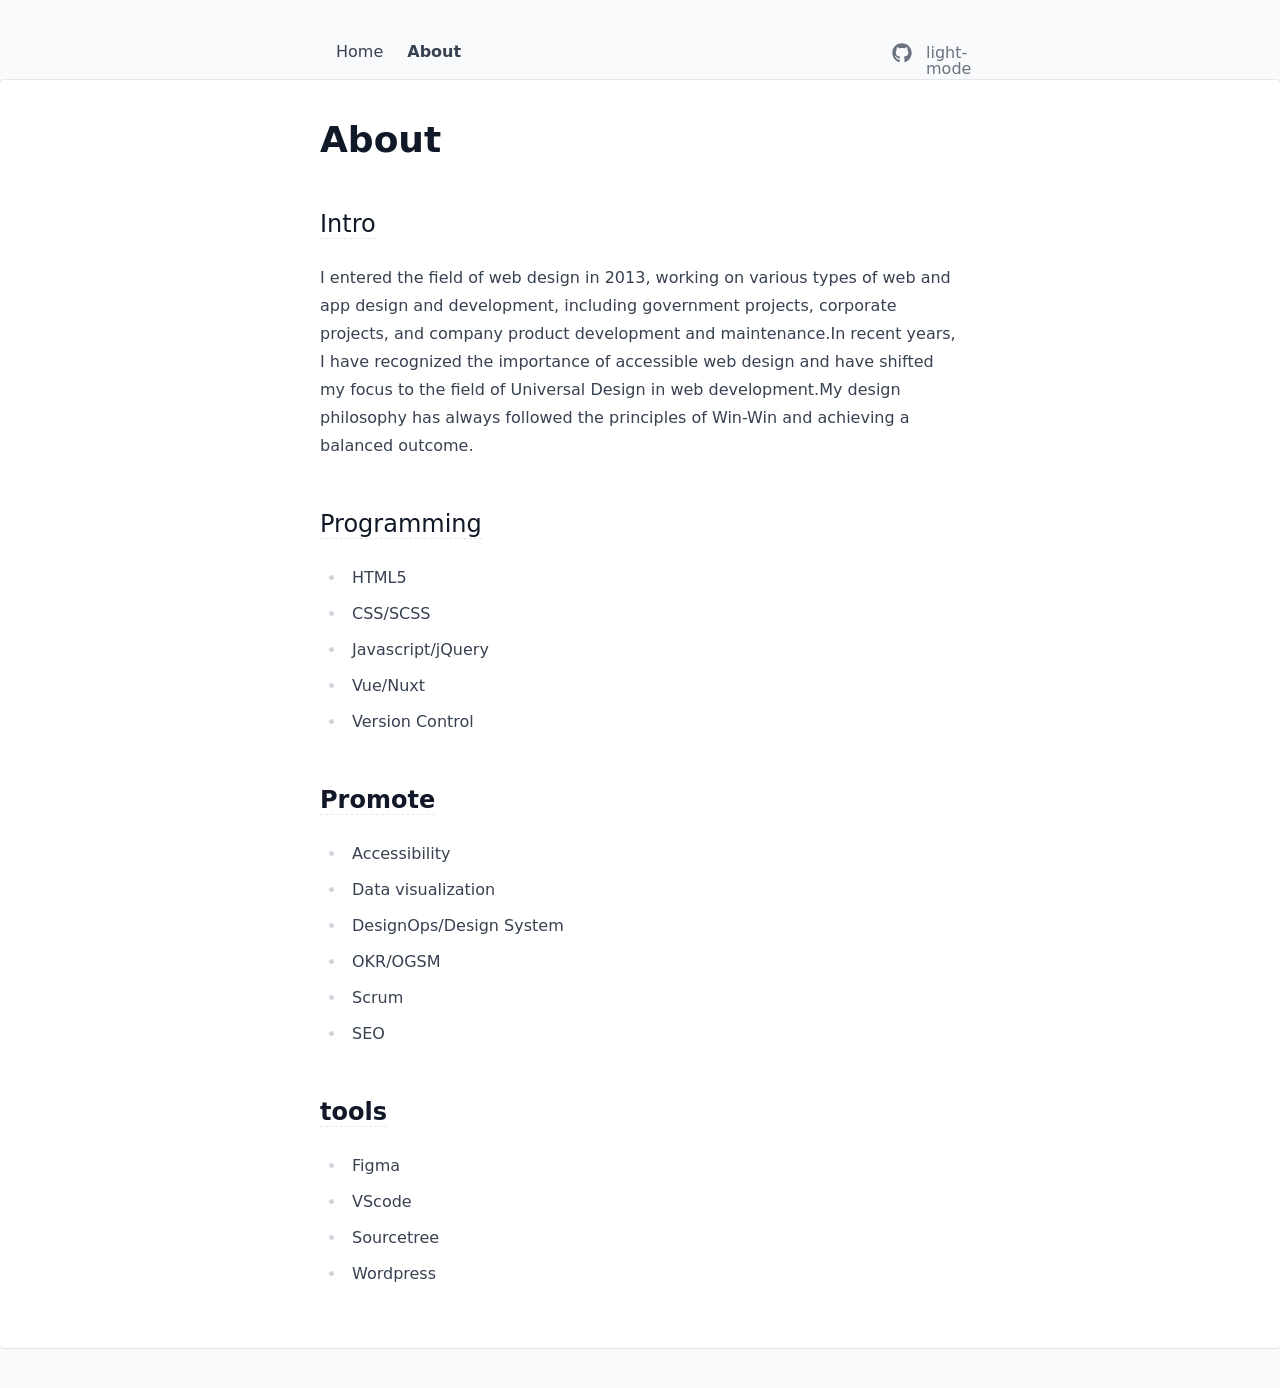
==== commit 0fa2dd46: "Deploying to gh-pages from @ Neil-Lin/portfolio-by-nuxt-studio@4454dd6defccf57726ef8ec9871e1a9f7a36d" ====
--- a/about/index.html
+++ b/about/index.html
@@ -1,34 +1,37 @@
 <!DOCTYPE html><html  lang="en" data-capo=""><head><meta charset="utf-8">
 <meta name="viewport" content="width=device-width, initial-scale=1">
 <title>About</title>
-<style>*,::backdrop,:after,:before{--tw-border-spacing-x:0;--tw-border-spacing-y:0;--tw-translate-x:0;--tw-translate-y:0;--tw-rotate:0;--tw-skew-x:0;--tw-skew-y:0;--tw-scale-x:1;--tw-scale-y:1;--tw-pan-x: ;--tw-pan-y: ;--tw-pinch-zoom: ;--tw-scroll-snap-strictness:proximity;--tw-gradient-from-position: ;--tw-gradient-via-position: ;--tw-gradient-to-position: ;--tw-ordinal: ;--tw-slashed-zero: ;--tw-numeric-figure: ;--tw-numeric-spacing: ;--tw-numeric-fraction: ;--tw-ring-inset: ;--tw-ring-offset-width:0px;--tw-ring-offset-color:#fff;--tw-ring-color:#3b82f680;--tw-ring-offset-shadow:0 0 #0000;--tw-ring-shadow:0 0 #0000;--tw-shadow:0 0 #0000;--tw-shadow-colored:0 0 #0000;--tw-blur: ;--tw-brightness: ;--tw-contrast: ;--tw-grayscale: ;--tw-hue-rotate: ;--tw-invert: ;--tw-saturate: ;--tw-sepia: ;--tw-drop-shadow: ;--tw-backdrop-blur: ;--tw-backdrop-brightness: ;--tw-backdrop-contrast: ;--tw-backdrop-grayscale: ;--tw-backdrop-hue-rotate: ;--tw-backdrop-invert: ;--tw-backdrop-opacity: ;--tw-backdrop-saturate: ;--tw-backdrop-sepia: ;--tw-contain-size: ;--tw-contain-layout: ;--tw-contain-paint: ;--tw-contain-style: }/*! tailwindcss v3.4.13 | MIT License | https://tailwindcss.com*/*,:after,:before{border:0 solid #e5e7eb;box-sizing:border-box}:after,:before{--tw-content:""}:host,html{line-height:1.5;-webkit-text-size-adjust:100%;font-family:ui-sans-serif,system-ui,sans-serif,Apple Color Emoji,Segoe UI Emoji,Segoe UI Symbol,Noto Color Emoji;font-feature-settings:normal;font-variation-settings:normal;tab-size:4;-webkit-tap-highlight-color:transparent}body{line-height:inherit;margin:0}hr{border-top-width:1px;color:inherit;height:0}abbr:where([title]){-webkit-text-decoration:underline dotted;text-decoration:underline dotted}h1,h2,h3,h4,h5,h6{font-size:inherit;font-weight:inherit}a{color:inherit;text-decoration:inherit}b,strong{font-weight:bolder}code,kbd,pre,samp{font-family:ui-monospace,SFMono-Regular,Menlo,Monaco,Consolas,Liberation Mono,Courier New,monospace;font-feature-settings:normal;font-size:1em;font-variation-settings:normal}small{font-size:80%}sub,sup{font-size:75%;line-height:0;position:relative;vertical-align:initial}sub{bottom:-.25em}sup{top:-.5em}table{border-collapse:collapse;border-color:inherit;text-indent:0}button,input,optgroup,select,textarea{color:inherit;font-family:inherit;font-feature-settings:inherit;font-size:100%;font-variation-settings:inherit;font-weight:inherit;letter-spacing:inherit;line-height:inherit;margin:0;padding:0}button,select{text-transform:none}button,input:where([type=button]),input:where([type=reset]),input:where([type=submit]){-webkit-appearance:button;background-color:initial;background-image:none}:-moz-focusring{outline:auto}:-moz-ui-invalid{box-shadow:none}progress{vertical-align:initial}::-webkit-inner-spin-button,::-webkit-outer-spin-button{height:auto}[type=search]{-webkit-appearance:textfield;outline-offset:-2px}::-webkit-search-decoration{-webkit-appearance:none}::-webkit-file-upload-button{-webkit-appearance:button;font:inherit}summary{display:list-item}blockquote,dd,dl,figure,h1,h2,h3,h4,h5,h6,hr,p,pre{margin:0}fieldset{margin:0}fieldset,legend{padding:0}menu,ol,ul{list-style:none;margin:0;padding:0}dialog{padding:0}textarea{resize:vertical}input::placeholder,textarea::placeholder{color:#9ca3af;opacity:1}[role=button],button{cursor:pointer}:disabled{cursor:default}audio,canvas,embed,iframe,img,object,svg,video{display:block;vertical-align:middle}img,video{height:auto;max-width:100%}[hidden]{display:none}.prose{color:var(--tw-prose-body);max-width:65ch}.prose :where(p):not(:where([class~=not-prose],[class~=not-prose] *)){margin-bottom:1.25em;margin-top:1.25em}.prose :where([class~=lead]):not(:where([class~=not-prose],[class~=not-prose] *)){color:var(--tw-prose-lead);font-size:1.25em;line-height:1.6;margin-bottom:1.2em;margin-top:1.2em}.prose :where(a):not(:where([class~=not-prose],[class~=not-prose] *)){color:var(--tw-prose-links);font-weight:500;text-decoration:underline}.prose :where(strong):not(:where([class~=not-prose],[class~=not-prose] *)){color:var(--tw-prose-bold);font-weight:600}.prose :where(a strong):not(:where([class~=not-prose],[class~=not-prose] *)){color:inherit}.prose :where(blockquote strong):not(:where([class~=not-prose],[class~=not-prose] *)){color:inherit}.prose :where(thead th strong):not(:where([class~=not-prose],[class~=not-prose] *)){color:inherit}.prose :where(ol):not(:where([class~=not-prose],[class~=not-prose] *)){list-style-type:decimal;margin-bottom:1.25em;margin-top:1.25em;padding-inline-start:1.625em}.prose :where(ol[type=A]):not(:where([class~=not-prose],[class~=not-prose] *)){list-style-type:upper-alpha}.prose :where(ol[type=a]):not(:where([class~=not-prose],[class~=not-prose] *)){list-style-type:lower-alpha}.prose :where(ol[type=A s]):not(:where([class~=not-prose],[class~=not-prose] *)){list-style-type:upper-alpha}.prose :where(ol[type=a s]):not(:where([class~=not-prose],[class~=not-prose] *)){list-style-type:lower-alpha}.prose :where(ol[type=I]):not(:where([class~=not-prose],[class~=not-prose] *)){list-style-type:upper-roman}.prose :where(ol[type=i]):not(:where([class~=not-prose],[class~=not-prose] *)){list-style-type:lower-roman}.prose :where(ol[type=I s]):not(:where([class~=not-prose],[class~=not-prose] *)){list-style-type:upper-roman}.prose :where(ol[type=i s]):not(:where([class~=not-prose],[class~=not-prose] *)){list-style-type:lower-roman}.prose :where(ol[type="1"]):not(:where([class~=not-prose],[class~=not-prose] *)){list-style-type:decimal}.prose :where(ul):not(:where([class~=not-prose],[class~=not-prose] *)){list-style-type:disc;margin-bottom:1.25em;margin-top:1.25em;padding-inline-start:1.625em}.prose :where(ol>li):not(:where([class~=not-prose],[class~=not-prose] *))::marker{color:var(--tw-prose-counters);font-weight:400}.prose :where(ul>li):not(:where([class~=not-prose],[class~=not-prose] *))::marker{color:var(--tw-prose-bullets)}.prose :where(dt):not(:where([class~=not-prose],[class~=not-prose] *)){color:var(--tw-prose-headings);font-weight:600;margin-top:1.25em}.prose :where(hr):not(:where([class~=not-prose],[class~=not-prose] *)){border-color:var(--tw-prose-hr);border-top-width:1px;margin-bottom:3em;margin-top:3em}.prose :where(blockquote):not(:where([class~=not-prose],[class~=not-prose] *)){border-inline-start-color:var(--tw-prose-quote-borders);border-inline-start-width:.25rem;color:var(--tw-prose-quotes);font-style:italic;font-weight:500;margin-bottom:1.6em;margin-top:1.6em;padding-inline-start:1em;quotes:"\201C""\201D""\2018""\2019"}.prose :where(blockquote p:first-of-type):not(:where([class~=not-prose],[class~=not-prose] *)):before{content:open-quote}.prose :where(blockquote p:last-of-type):not(:where([class~=not-prose],[class~=not-prose] *)):after{content:close-quote}.prose :where(h1):not(:where([class~=not-prose],[class~=not-prose] *)){color:var(--tw-prose-headings);font-size:2.25em;font-weight:800;line-height:1.1111111;margin-bottom:.8888889em;margin-top:0}.prose :where(h1 strong):not(:where([class~=not-prose],[class~=not-prose] *)){color:inherit;font-weight:900}.prose :where(h2):not(:where([class~=not-prose],[class~=not-prose] *)){color:var(--tw-prose-headings);font-size:1.5em;font-weight:700;line-height:1.3333333;margin-bottom:1em;margin-top:2em}.prose :where(h2 strong):not(:where([class~=not-prose],[class~=not-prose] *)){color:inherit;font-weight:800}.prose :where(h3):not(:where([class~=not-prose],[class~=not-prose] *)){color:var(--tw-prose-headings);font-size:1.25em;font-weight:600;line-height:1.6;margin-bottom:.6em;margin-top:1.6em}.prose :where(h3 strong):not(:where([class~=not-prose],[class~=not-prose] *)){color:inherit;font-weight:700}.prose :where(h4):not(:where([class~=not-prose],[class~=not-prose] *)){color:var(--tw-prose-headings);font-weight:600;line-height:1.5;margin-bottom:.5em;margin-top:1.5em}.prose :where(h4 strong):not(:where([class~=not-prose],[class~=not-prose] *)){color:inherit;font-weight:700}.prose :where(img):not(:where([class~=not-prose],[class~=not-prose] *)){margin-bottom:2em;margin-top:2em}.prose :where(picture):not(:where([class~=not-prose],[class~=not-prose] *)){display:block;margin-bottom:2em;margin-top:2em}.prose :where(video):not(:where([class~=not-prose],[class~=not-prose] *)){margin-bottom:2em;margin-top:2em}.prose :where(kbd):not(:where([class~=not-prose],[class~=not-prose] *)){border-radius:.3125rem;box-shadow:0 0 0 1px rgb(var(--tw-prose-kbd-shadows)/10%),0 3px 0 rgb(var(--tw-prose-kbd-shadows)/10%);color:var(--tw-prose-kbd);font-family:inherit;font-size:.875em;font-weight:500;padding-inline-end:.375em;padding-bottom:.1875em;padding-top:.1875em;padding-inline-start:.375em}.prose :where(code):not(:where([class~=not-prose],[class~=not-prose] *)){color:var(--tw-prose-code);font-size:.875em;font-weight:600}.prose :where(code):not(:where([class~=not-prose],[class~=not-prose] *)):before{content:"`"}.prose :where(code):not(:where([class~=not-prose],[class~=not-prose] *)):after{content:"`"}.prose :where(a code):not(:where([class~=not-prose],[class~=not-prose] *)){color:inherit}.prose :where(h1 code):not(:where([class~=not-prose],[class~=not-prose] *)){color:inherit}.prose :where(h2 code):not(:where([class~=not-prose],[class~=not-prose] *)){color:inherit;font-size:.875em}.prose :where(h3 code):not(:where([class~=not-prose],[class~=not-prose] *)){color:inherit;font-size:.9em}.prose :where(h4 code):not(:where([class~=not-prose],[class~=not-prose] *)){color:inherit}.prose :where(blockquote code):not(:where([class~=not-prose],[class~=not-prose] *)){color:inherit}.prose :where(thead th code):not(:where([class~=not-prose],[class~=not-prose] *)){color:inherit}.prose :where(pre):not(:where([class~=not-prose],[class~=not-prose] *)){background-color:var(--tw-prose-pre-bg);border-radius:.375rem;color:var(--tw-prose-pre-code);font-size:.875em;font-weight:400;line-height:1.7142857;margin-bottom:1.7142857em;margin-top:1.7142857em;overflow-x:auto;padding-inline-end:1.1428571em;padding-bottom:.8571429em;padding-top:.8571429em;padding-inline-start:1.1428571em}.prose :where(pre code):not(:where([class~=not-prose],[class~=not-prose] *)){background-color:initial;border-radius:0;border-width:0;color:inherit;font-family:inherit;font-size:inherit;font-weight:inherit;line-height:inherit;padding:0}.prose :where(pre code):not(:where([class~=not-prose],[class~=not-prose] *)):before{content:none}.prose :where(pre code):not(:where([class~=not-prose],[class~=not-prose] *)):after{content:none}.prose :where(table):not(:where([class~=not-prose],[class~=not-prose] *)){font-size:.875em;line-height:1.7142857;margin-bottom:2em;margin-top:2em;table-layout:auto;width:100%}.prose :where(thead):not(:where([class~=not-prose],[class~=not-prose] *)){border-bottom-color:var(--tw-prose-th-borders);border-bottom-width:1px}.prose :where(thead th):not(:where([class~=not-prose],[class~=not-prose] *)){color:var(--tw-prose-headings);font-weight:600;padding-inline-end:.5714286em;padding-bottom:.5714286em;padding-inline-start:.5714286em;vertical-align:bottom}.prose :where(tbody tr):not(:where([class~=not-prose],[class~=not-prose] *)){border-bottom-color:var(--tw-prose-td-borders);border-bottom-width:1px}.prose :where(tbody tr:last-child):not(:where([class~=not-prose],[class~=not-prose] *)){border-bottom-width:0}.prose :where(tbody td):not(:where([class~=not-prose],[class~=not-prose] *)){vertical-align:initial}.prose :where(tfoot):not(:where([class~=not-prose],[class~=not-prose] *)){border-top-color:var(--tw-prose-th-borders);border-top-width:1px}.prose :where(tfoot td):not(:where([class~=not-prose],[class~=not-prose] *)){vertical-align:top}.prose :where(th,td):not(:where([class~=not-prose],[class~=not-prose] *)){text-align:start}.prose :where(figure>*):not(:where([class~=not-prose],[class~=not-prose] *)){margin-bottom:0;margin-top:0}.prose :where(figcaption):not(:where([class~=not-prose],[class~=not-prose] *)){color:var(--tw-prose-captions);font-size:.875em;line-height:1.4285714;margin-top:.8571429em}.prose{--tw-prose-body:#374151;--tw-prose-headings:#111827;--tw-prose-lead:#4b5563;--tw-prose-links:#111827;--tw-prose-bold:#111827;--tw-prose-counters:#6b7280;--tw-prose-bullets:#d1d5db;--tw-prose-hr:#e5e7eb;--tw-prose-quotes:#111827;--tw-prose-quote-borders:#e5e7eb;--tw-prose-captions:#6b7280;--tw-prose-kbd:#111827;--tw-prose-kbd-shadows:17 24 39;--tw-prose-code:#111827;--tw-prose-pre-code:#e5e7eb;--tw-prose-pre-bg:#1f2937;--tw-prose-th-borders:#d1d5db;--tw-prose-td-borders:#e5e7eb;--tw-prose-invert-body:#d1d5db;--tw-prose-invert-headings:#fff;--tw-prose-invert-lead:#9ca3af;--tw-prose-invert-links:#fff;--tw-prose-invert-bold:#fff;--tw-prose-invert-counters:#9ca3af;--tw-prose-invert-bullets:#4b5563;--tw-prose-invert-hr:#374151;--tw-prose-invert-quotes:#f3f4f6;--tw-prose-invert-quote-borders:#374151;--tw-prose-invert-captions:#9ca3af;--tw-prose-invert-kbd:#fff;--tw-prose-invert-kbd-shadows:255 255 255;--tw-prose-invert-code:#fff;--tw-prose-invert-pre-code:#d1d5db;--tw-prose-invert-pre-bg:#00000080;--tw-prose-invert-th-borders:#4b5563;--tw-prose-invert-td-borders:#374151;font-size:1rem;line-height:1.75}.prose :where(picture>img):not(:where([class~=not-prose],[class~=not-prose] *)){margin-bottom:0;margin-top:0}.prose :where(li):not(:where([class~=not-prose],[class~=not-prose] *)){margin-bottom:.5em;margin-top:.5em}.prose :where(ol>li):not(:where([class~=not-prose],[class~=not-prose] *)){padding-inline-start:.375em}.prose :where(ul>li):not(:where([class~=not-prose],[class~=not-prose] *)){padding-inline-start:.375em}.prose :where(.prose>ul>li p):not(:where([class~=not-prose],[class~=not-prose] *)){margin-bottom:.75em;margin-top:.75em}.prose :where(.prose>ul>li>p:first-child):not(:where([class~=not-prose],[class~=not-prose] *)){margin-top:1.25em}.prose :where(.prose>ul>li>p:last-child):not(:where([class~=not-prose],[class~=not-prose] *)){margin-bottom:1.25em}.prose :where(.prose>ol>li>p:first-child):not(:where([class~=not-prose],[class~=not-prose] *)){margin-top:1.25em}.prose :where(.prose>ol>li>p:last-child):not(:where([class~=not-prose],[class~=not-prose] *)){margin-bottom:1.25em}.prose :where(ul ul,ul ol,ol ul,ol ol):not(:where([class~=not-prose],[class~=not-prose] *)){margin-bottom:.75em;margin-top:.75em}.prose :where(dl):not(:where([class~=not-prose],[class~=not-prose] *)){margin-bottom:1.25em;margin-top:1.25em}.prose :where(dd):not(:where([class~=not-prose],[class~=not-prose] *)){margin-top:.5em;padding-inline-start:1.625em}.prose :where(hr+*):not(:where([class~=not-prose],[class~=not-prose] *)){margin-top:0}.prose :where(h2+*):not(:where([class~=not-prose],[class~=not-prose] *)){margin-top:0}.prose :where(h3+*):not(:where([class~=not-prose],[class~=not-prose] *)){margin-top:0}.prose :where(h4+*):not(:where([class~=not-prose],[class~=not-prose] *)){margin-top:0}.prose :where(thead th:first-child):not(:where([class~=not-prose],[class~=not-prose] *)){padding-inline-start:0}.prose :where(thead th:last-child):not(:where([class~=not-prose],[class~=not-prose] *)){padding-inline-end:0}.prose :where(tbody td,tfoot td):not(:where([class~=not-prose],[class~=not-prose] *)){padding-inline-end:.5714286em;padding-bottom:.5714286em;padding-top:.5714286em;padding-inline-start:.5714286em}.prose :where(tbody td:first-child,tfoot td:first-child):not(:where([class~=not-prose],[class~=not-prose] *)){padding-inline-start:0}.prose :where(tbody td:last-child,tfoot td:last-child):not(:where([class~=not-prose],[class~=not-prose] *)){padding-inline-end:0}.prose :where(figure):not(:where([class~=not-prose],[class~=not-prose] *)){margin-bottom:2em;margin-top:2em}.prose :where(.prose>:first-child):not(:where([class~=not-prose],[class~=not-prose] *)){margin-top:0}.prose :where(.prose>:last-child):not(:where([class~=not-prose],[class~=not-prose] *)){margin-bottom:0}.sr-only{height:1px;margin:-1px;overflow:hidden;padding:0;position:absolute;width:1px;clip:rect(0,0,0,0);border-width:0;white-space:nowrap}.static{position:static}.m-auto{margin:auto}.mx-auto{margin-left:auto;margin-right:auto}.mr-6{margin-right:1.5rem}.block{display:block}.inline-block{display:inline-block}.flex{display:flex}.inline-flex{display:inline-flex}.h-4{height:1rem}.h-5{height:1.25rem}.w-4{width:1rem}.w-5{width:1.25rem}.max-w-2xl{max-width:42rem}.max-w-full{max-width:100%}.max-w-none{max-width:none}.items-center{align-items:center}.justify-between{justify-content:space-between}.gap-1{gap:.25rem}.space-x-3>:not([hidden])~:not([hidden]){--tw-space-x-reverse:0;margin-left:calc(.75rem*(1 - var(--tw-space-x-reverse)));margin-right:calc(.75rem*var(--tw-space-x-reverse))}.overflow-x-auto{overflow-x:auto}.rounded{border-radius:.25rem}.bg-gray-50{--tw-bg-opacity:1;background-color:rgb(249 250 251/var(--tw-bg-opacity))}.bg-gray-800{--tw-bg-opacity:1;background-color:rgb(31 41 55/var(--tw-bg-opacity))}.bg-white{--tw-bg-opacity:1;background-color:rgb(255 255 255/var(--tw-bg-opacity))}.px-3{padding-left:.75rem;padding-right:.75rem}.px-4{padding-left:1rem;padding-right:1rem}.py-1{padding-bottom:.25rem;padding-top:.25rem}.py-10{padding-bottom:2.5rem;padding-top:2.5rem}.py-4{padding-bottom:1rem;padding-top:1rem}.text-2xl{font-size:1.5rem;line-height:2rem}.font-bold{font-weight:700}.text-black{--tw-text-opacity:1;color:rgb(0 0 0/var(--tw-text-opacity))}.text-gray-500{--tw-text-opacity:1;color:rgb(107 114 128/var(--tw-text-opacity))}.text-gray-700{--tw-text-opacity:1;color:rgb(55 65 81/var(--tw-text-opacity))}.text-white{--tw-text-opacity:1;color:rgb(255 255 255/var(--tw-text-opacity))}.no-underline{text-decoration-line:none}.ring-1{--tw-ring-offset-shadow:var(--tw-ring-inset) 0 0 0 var(--tw-ring-offset-width) var(--tw-ring-offset-color);--tw-ring-shadow:var(--tw-ring-inset) 0 0 0 calc(1px + var(--tw-ring-offset-width)) var(--tw-ring-color);box-shadow:var(--tw-ring-offset-shadow),var(--tw-ring-shadow),var(--tw-shadow,0 0 #0000)}.ring-gray-200{--tw-ring-opacity:1;--tw-ring-color:rgb(229 231 235/var(--tw-ring-opacity))}.transition{transition-duration:.15s;transition-property:color,background-color,border-color,text-decoration-color,fill,stroke,opacity,box-shadow,transform,filter,-webkit-backdrop-filter;transition-property:color,background-color,border-color,text-decoration-color,fill,stroke,opacity,box-shadow,transform,filter,backdrop-filter;transition-property:color,background-color,border-color,text-decoration-color,fill,stroke,opacity,box-shadow,transform,filter,backdrop-filter,-webkit-backdrop-filter;transition-timing-function:cubic-bezier(.4,0,.2,1)}.dark\:prose-invert:is(.dark *){--tw-prose-body:var(--tw-prose-invert-body);--tw-prose-headings:var(--tw-prose-invert-headings);--tw-prose-lead:var(--tw-prose-invert-lead);--tw-prose-links:var(--tw-prose-invert-links);--tw-prose-bold:var(--tw-prose-invert-bold);--tw-prose-counters:var(--tw-prose-invert-counters);--tw-prose-bullets:var(--tw-prose-invert-bullets);--tw-prose-hr:var(--tw-prose-invert-hr);--tw-prose-quotes:var(--tw-prose-invert-quotes);--tw-prose-quote-borders:var(--tw-prose-invert-quote-borders);--tw-prose-captions:var(--tw-prose-invert-captions);--tw-prose-kbd:var(--tw-prose-invert-kbd);--tw-prose-kbd-shadows:var(--tw-prose-invert-kbd-shadows);--tw-prose-code:var(--tw-prose-invert-code);--tw-prose-pre-code:var(--tw-prose-invert-pre-code);--tw-prose-pre-bg:var(--tw-prose-invert-pre-bg);--tw-prose-th-borders:var(--tw-prose-invert-th-borders);--tw-prose-td-borders:var(--tw-prose-invert-td-borders)}.hover\:text-gray-700:hover{--tw-text-opacity:1;color:rgb(55 65 81/var(--tw-text-opacity))}.prose-a\:border-b :is(:where(a):not(:where([class~=not-prose],[class~=not-prose] *))){border-bottom-width:1px}.prose-a\:border-dashed :is(:where(a):not(:where([class~=not-prose],[class~=not-prose] *))){border-style:dashed}.prose-a\:font-normal :is(:where(a):not(:where([class~=not-prose],[class~=not-prose] *))){font-weight:400}.prose-a\:no-underline :is(:where(a):not(:where([class~=not-prose],[class~=not-prose] *))){text-decoration-line:none}.hover\:prose-a\:border-solid :is(:where(a):not(:where([class~=not-prose],[class~=not-prose] *))):hover{border-style:solid}.hover\:prose-a\:border-primary-400 :is(:where(a):not(:where([class~=not-prose],[class~=not-prose] *))):hover{--tw-border-opacity:1;border-color:rgb(52 211 153/var(--tw-border-opacity))}.hover\:prose-a\:text-primary-400 :is(:where(a):not(:where([class~=not-prose],[class~=not-prose] *))):hover{--tw-text-opacity:1;color:rgb(52 211 153/var(--tw-text-opacity))}.prose-pre\:bg-gray-100 :is(:where(pre):not(:where([class~=not-prose],[class~=not-prose] *))){--tw-bg-opacity:1;background-color:rgb(243 244 246/var(--tw-bg-opacity))}.dark\:bg-gray-200:is(.dark *){--tw-bg-opacity:1;background-color:rgb(229 231 235/var(--tw-bg-opacity))}.dark\:bg-gray-800:is(.dark *){--tw-bg-opacity:1;background-color:rgb(31 41 55/var(--tw-bg-opacity))}.dark\:bg-gray-900:is(.dark *){--tw-bg-opacity:1;background-color:rgb(17 24 39/var(--tw-bg-opacity))}.dark\:text-gray-100:is(.dark *){--tw-text-opacity:1;color:rgb(243 244 246/var(--tw-text-opacity))}.dark\:text-gray-200:is(.dark *){--tw-text-opacity:1;color:rgb(229 231 235/var(--tw-text-opacity))}.dark\:text-gray-300:is(.dark *){--tw-text-opacity:1;color:rgb(209 213 219/var(--tw-text-opacity))}.dark\:text-gray-950:is(.dark *){--tw-text-opacity:1;color:rgb(3 7 18/var(--tw-text-opacity))}.dark\:ring-gray-700:is(.dark *){--tw-ring-opacity:1;--tw-ring-color:rgb(55 65 81/var(--tw-ring-opacity))}.dark\:hover\:text-gray-300:hover:is(.dark *){--tw-text-opacity:1;color:rgb(209 213 219/var(--tw-text-opacity))}.dark\:prose-pre\:bg-gray-900 :is(:where(pre):not(:where([class~=not-prose],[class~=not-prose] *))):is(.dark *){--tw-bg-opacity:1;background-color:rgb(17 24 39/var(--tw-bg-opacity))}@media (min-width:640px){.sm\:rounded{border-radius:.25rem}.sm\:rounded-lg{border-radius:.5rem}.sm\:px-8{padding-left:2rem;padding-right:2rem}.sm\:pb-10{padding-bottom:2.5rem}.sm\:pt-6{padding-top:1.5rem}.sm\:shadow{--tw-shadow:0 1px 3px 0 #0000001a,0 1px 2px -1px #0000001a;--tw-shadow-colored:0 1px 3px 0 var(--tw-shadow-color),0 1px 2px -1px var(--tw-shadow-color);box-shadow:var(--tw-ring-offset-shadow,0 0 #0000),var(--tw-ring-shadow,0 0 #0000),var(--tw-shadow)}}</style>
+<style>*,::backdrop,:after,:before{--tw-border-spacing-x:0;--tw-border-spacing-y:0;--tw-translate-x:0;--tw-translate-y:0;--tw-rotate:0;--tw-skew-x:0;--tw-skew-y:0;--tw-scale-x:1;--tw-scale-y:1;--tw-pan-x: ;--tw-pan-y: ;--tw-pinch-zoom: ;--tw-scroll-snap-strictness:proximity;--tw-gradient-from-position: ;--tw-gradient-via-position: ;--tw-gradient-to-position: ;--tw-ordinal: ;--tw-slashed-zero: ;--tw-numeric-figure: ;--tw-numeric-spacing: ;--tw-numeric-fraction: ;--tw-ring-inset: ;--tw-ring-offset-width:0px;--tw-ring-offset-color:#fff;--tw-ring-color:#3b82f680;--tw-ring-offset-shadow:0 0 #0000;--tw-ring-shadow:0 0 #0000;--tw-shadow:0 0 #0000;--tw-shadow-colored:0 0 #0000;--tw-blur: ;--tw-brightness: ;--tw-contrast: ;--tw-grayscale: ;--tw-hue-rotate: ;--tw-invert: ;--tw-saturate: ;--tw-sepia: ;--tw-drop-shadow: ;--tw-backdrop-blur: ;--tw-backdrop-brightness: ;--tw-backdrop-contrast: ;--tw-backdrop-grayscale: ;--tw-backdrop-hue-rotate: ;--tw-backdrop-invert: ;--tw-backdrop-opacity: ;--tw-backdrop-saturate: ;--tw-backdrop-sepia: ;--tw-contain-size: ;--tw-contain-layout: ;--tw-contain-paint: ;--tw-contain-style: }/*! tailwindcss v3.4.13 | MIT License | https://tailwindcss.com*/*,:after,:before{border:0 solid #e5e7eb;box-sizing:border-box}:after,:before{--tw-content:""}:host,html{line-height:1.5;-webkit-text-size-adjust:100%;font-family:ui-sans-serif,system-ui,sans-serif,Apple Color Emoji,Segoe UI Emoji,Segoe UI Symbol,Noto Color Emoji;font-feature-settings:normal;font-variation-settings:normal;tab-size:4;-webkit-tap-highlight-color:transparent}body{line-height:inherit;margin:0}hr{border-top-width:1px;color:inherit;height:0}abbr:where([title]){-webkit-text-decoration:underline dotted;text-decoration:underline dotted}h1,h2,h3,h4,h5,h6{font-size:inherit;font-weight:inherit}a{color:inherit;text-decoration:inherit}b,strong{font-weight:bolder}code,kbd,pre,samp{font-family:ui-monospace,SFMono-Regular,Menlo,Monaco,Consolas,Liberation Mono,Courier New,monospace;font-feature-settings:normal;font-size:1em;font-variation-settings:normal}small{font-size:80%}sub,sup{font-size:75%;line-height:0;position:relative;vertical-align:initial}sub{bottom:-.25em}sup{top:-.5em}table{border-collapse:collapse;border-color:inherit;text-indent:0}button,input,optgroup,select,textarea{color:inherit;font-family:inherit;font-feature-settings:inherit;font-size:100%;font-variation-settings:inherit;font-weight:inherit;letter-spacing:inherit;line-height:inherit;margin:0;padding:0}button,select{text-transform:none}button,input:where([type=button]),input:where([type=reset]),input:where([type=submit]){-webkit-appearance:button;background-color:initial;background-image:none}:-moz-focusring{outline:auto}:-moz-ui-invalid{box-shadow:none}progress{vertical-align:initial}::-webkit-inner-spin-button,::-webkit-outer-spin-button{height:auto}[type=search]{-webkit-appearance:textfield;outline-offset:-2px}::-webkit-search-decoration{-webkit-appearance:none}::-webkit-file-upload-button{-webkit-appearance:button;font:inherit}summary{display:list-item}blockquote,dd,dl,figure,h1,h2,h3,h4,h5,h6,hr,p,pre{margin:0}fieldset{margin:0}fieldset,legend{padding:0}menu,ol,ul{list-style:none;margin:0;padding:0}dialog{padding:0}textarea{resize:vertical}input::placeholder,textarea::placeholder{color:#9ca3af;opacity:1}[role=button],button{cursor:pointer}:disabled{cursor:default}audio,canvas,embed,iframe,img,object,svg,video{display:block;vertical-align:middle}img,video{height:auto;max-width:100%}[hidden]{display:none}.prose{color:var(--tw-prose-body);max-width:65ch}.prose :where(p):not(:where([class~=not-prose],[class~=not-prose] *)){margin-bottom:1.25em;margin-top:1.25em}.prose :where([class~=lead]):not(:where([class~=not-prose],[class~=not-prose] *)){color:var(--tw-prose-lead);font-size:1.25em;line-height:1.6;margin-bottom:1.2em;margin-top:1.2em}.prose :where(a):not(:where([class~=not-prose],[class~=not-prose] *)){color:var(--tw-prose-links);font-weight:500;text-decoration:underline}.prose :where(strong):not(:where([class~=not-prose],[class~=not-prose] *)){color:var(--tw-prose-bold);font-weight:600}.prose :where(a strong):not(:where([class~=not-prose],[class~=not-prose] *)){color:inherit}.prose :where(blockquote strong):not(:where([class~=not-prose],[class~=not-prose] *)){color:inherit}.prose :where(thead th strong):not(:where([class~=not-prose],[class~=not-prose] *)){color:inherit}.prose :where(ol):not(:where([class~=not-prose],[class~=not-prose] *)){list-style-type:decimal;margin-bottom:1.25em;margin-top:1.25em;padding-inline-start:1.625em}.prose :where(ol[type=A]):not(:where([class~=not-prose],[class~=not-prose] *)){list-style-type:upper-alpha}.prose :where(ol[type=a]):not(:where([class~=not-prose],[class~=not-prose] *)){list-style-type:lower-alpha}.prose :where(ol[type=A s]):not(:where([class~=not-prose],[class~=not-prose] *)){list-style-type:upper-alpha}.prose :where(ol[type=a s]):not(:where([class~=not-prose],[class~=not-prose] *)){list-style-type:lower-alpha}.prose :where(ol[type=I]):not(:where([class~=not-prose],[class~=not-prose] *)){list-style-type:upper-roman}.prose :where(ol[type=i]):not(:where([class~=not-prose],[class~=not-prose] *)){list-style-type:lower-roman}.prose :where(ol[type=I s]):not(:where([class~=not-prose],[class~=not-prose] *)){list-style-type:upper-roman}.prose :where(ol[type=i s]):not(:where([class~=not-prose],[class~=not-prose] *)){list-style-type:lower-roman}.prose :where(ol[type="1"]):not(:where([class~=not-prose],[class~=not-prose] *)){list-style-type:decimal}.prose :where(ul):not(:where([class~=not-prose],[class~=not-prose] *)){list-style-type:disc;margin-bottom:1.25em;margin-top:1.25em;padding-inline-start:1.625em}.prose :where(ol>li):not(:where([class~=not-prose],[class~=not-prose] *))::marker{color:var(--tw-prose-counters);font-weight:400}.prose :where(ul>li):not(:where([class~=not-prose],[class~=not-prose] *))::marker{color:var(--tw-prose-bullets)}.prose :where(dt):not(:where([class~=not-prose],[class~=not-prose] *)){color:var(--tw-prose-headings);font-weight:600;margin-top:1.25em}.prose :where(hr):not(:where([class~=not-prose],[class~=not-prose] *)){border-color:var(--tw-prose-hr);border-top-width:1px;margin-bottom:3em;margin-top:3em}.prose :where(blockquote):not(:where([class~=not-prose],[class~=not-prose] *)){border-inline-start-color:var(--tw-prose-quote-borders);border-inline-start-width:.25rem;color:var(--tw-prose-quotes);font-style:italic;font-weight:500;margin-bottom:1.6em;margin-top:1.6em;padding-inline-start:1em;quotes:"\201C""\201D""\2018""\2019"}.prose :where(blockquote p:first-of-type):not(:where([class~=not-prose],[class~=not-prose] *)):before{content:open-quote}.prose :where(blockquote p:last-of-type):not(:where([class~=not-prose],[class~=not-prose] *)):after{content:close-quote}.prose :where(h1):not(:where([class~=not-prose],[class~=not-prose] *)){color:var(--tw-prose-headings);font-size:2.25em;font-weight:800;line-height:1.1111111;margin-bottom:.8888889em;margin-top:0}.prose :where(h1 strong):not(:where([class~=not-prose],[class~=not-prose] *)){color:inherit;font-weight:900}.prose :where(h2):not(:where([class~=not-prose],[class~=not-prose] *)){color:var(--tw-prose-headings);font-size:1.5em;font-weight:700;line-height:1.3333333;margin-bottom:1em;margin-top:2em}.prose :where(h2 strong):not(:where([class~=not-prose],[class~=not-prose] *)){color:inherit;font-weight:800}.prose :where(h3):not(:where([class~=not-prose],[class~=not-prose] *)){color:var(--tw-prose-headings);font-size:1.25em;font-weight:600;line-height:1.6;margin-bottom:.6em;margin-top:1.6em}.prose :where(h3 strong):not(:where([class~=not-prose],[class~=not-prose] *)){color:inherit;font-weight:700}.prose :where(h4):not(:where([class~=not-prose],[class~=not-prose] *)){color:var(--tw-prose-headings);font-weight:600;line-height:1.5;margin-bottom:.5em;margin-top:1.5em}.prose :where(h4 strong):not(:where([class~=not-prose],[class~=not-prose] *)){color:inherit;font-weight:700}.prose :where(img):not(:where([class~=not-prose],[class~=not-prose] *)){margin-bottom:2em;margin-top:2em}.prose :where(picture):not(:where([class~=not-prose],[class~=not-prose] *)){display:block;margin-bottom:2em;margin-top:2em}.prose :where(video):not(:where([class~=not-prose],[class~=not-prose] *)){margin-bottom:2em;margin-top:2em}.prose :where(kbd):not(:where([class~=not-prose],[class~=not-prose] *)){border-radius:.3125rem;box-shadow:0 0 0 1px rgb(var(--tw-prose-kbd-shadows)/10%),0 3px 0 rgb(var(--tw-prose-kbd-shadows)/10%);color:var(--tw-prose-kbd);font-family:inherit;font-size:.875em;font-weight:500;padding-inline-end:.375em;padding-bottom:.1875em;padding-top:.1875em;padding-inline-start:.375em}.prose :where(code):not(:where([class~=not-prose],[class~=not-prose] *)){color:var(--tw-prose-code);font-size:.875em;font-weight:600}.prose :where(code):not(:where([class~=not-prose],[class~=not-prose] *)):before{content:"`"}.prose :where(code):not(:where([class~=not-prose],[class~=not-prose] *)):after{content:"`"}.prose :where(a code):not(:where([class~=not-prose],[class~=not-prose] *)){color:inherit}.prose :where(h1 code):not(:where([class~=not-prose],[class~=not-prose] *)){color:inherit}.prose :where(h2 code):not(:where([class~=not-prose],[class~=not-prose] *)){color:inherit;font-size:.875em}.prose :where(h3 code):not(:where([class~=not-prose],[class~=not-prose] *)){color:inherit;font-size:.9em}.prose :where(h4 code):not(:where([class~=not-prose],[class~=not-prose] *)){color:inherit}.prose :where(blockquote code):not(:where([class~=not-prose],[class~=not-prose] *)){color:inherit}.prose :where(thead th code):not(:where([class~=not-prose],[class~=not-prose] *)){color:inherit}.prose :where(pre):not(:where([class~=not-prose],[class~=not-prose] *)){background-color:var(--tw-prose-pre-bg);border-radius:.375rem;color:var(--tw-prose-pre-code);font-size:.875em;font-weight:400;line-height:1.7142857;margin-bottom:1.7142857em;margin-top:1.7142857em;overflow-x:auto;padding-inline-end:1.1428571em;padding-bottom:.8571429em;padding-top:.8571429em;padding-inline-start:1.1428571em}.prose :where(pre code):not(:where([class~=not-prose],[class~=not-prose] *)){background-color:initial;border-radius:0;border-width:0;color:inherit;font-family:inherit;font-size:inherit;font-weight:inherit;line-height:inherit;padding:0}.prose :where(pre code):not(:where([class~=not-prose],[class~=not-prose] *)):before{content:none}.prose :where(pre code):not(:where([class~=not-prose],[class~=not-prose] *)):after{content:none}.prose :where(table):not(:where([class~=not-prose],[class~=not-prose] *)){font-size:.875em;line-height:1.7142857;margin-bottom:2em;margin-top:2em;table-layout:auto;width:100%}.prose :where(thead):not(:where([class~=not-prose],[class~=not-prose] *)){border-bottom-color:var(--tw-prose-th-borders);border-bottom-width:1px}.prose :where(thead th):not(:where([class~=not-prose],[class~=not-prose] *)){color:var(--tw-prose-headings);font-weight:600;padding-inline-end:.5714286em;padding-bottom:.5714286em;padding-inline-start:.5714286em;vertical-align:bottom}.prose :where(tbody tr):not(:where([class~=not-prose],[class~=not-prose] *)){border-bottom-color:var(--tw-prose-td-borders);border-bottom-width:1px}.prose :where(tbody tr:last-child):not(:where([class~=not-prose],[class~=not-prose] *)){border-bottom-width:0}.prose :where(tbody td):not(:where([class~=not-prose],[class~=not-prose] *)){vertical-align:initial}.prose :where(tfoot):not(:where([class~=not-prose],[class~=not-prose] *)){border-top-color:var(--tw-prose-th-borders);border-top-width:1px}.prose :where(tfoot td):not(:where([class~=not-prose],[class~=not-prose] *)){vertical-align:top}.prose :where(th,td):not(:where([class~=not-prose],[class~=not-prose] *)){text-align:start}.prose :where(figure>*):not(:where([class~=not-prose],[class~=not-prose] *)){margin-bottom:0;margin-top:0}.prose :where(figcaption):not(:where([class~=not-prose],[class~=not-prose] *)){color:var(--tw-prose-captions);font-size:.875em;line-height:1.4285714;margin-top:.8571429em}.prose{--tw-prose-body:#374151;--tw-prose-headings:#111827;--tw-prose-lead:#4b5563;--tw-prose-links:#111827;--tw-prose-bold:#111827;--tw-prose-counters:#6b7280;--tw-prose-bullets:#d1d5db;--tw-prose-hr:#e5e7eb;--tw-prose-quotes:#111827;--tw-prose-quote-borders:#e5e7eb;--tw-prose-captions:#6b7280;--tw-prose-kbd:#111827;--tw-prose-kbd-shadows:17 24 39;--tw-prose-code:#111827;--tw-prose-pre-code:#e5e7eb;--tw-prose-pre-bg:#1f2937;--tw-prose-th-borders:#d1d5db;--tw-prose-td-borders:#e5e7eb;--tw-prose-invert-body:#d1d5db;--tw-prose-invert-headings:#fff;--tw-prose-invert-lead:#9ca3af;--tw-prose-invert-links:#fff;--tw-prose-invert-bold:#fff;--tw-prose-invert-counters:#9ca3af;--tw-prose-invert-bullets:#4b5563;--tw-prose-invert-hr:#374151;--tw-prose-invert-quotes:#f3f4f6;--tw-prose-invert-quote-borders:#374151;--tw-prose-invert-captions:#9ca3af;--tw-prose-invert-kbd:#fff;--tw-prose-invert-kbd-shadows:255 255 255;--tw-prose-invert-code:#fff;--tw-prose-invert-pre-code:#d1d5db;--tw-prose-invert-pre-bg:#00000080;--tw-prose-invert-th-borders:#4b5563;--tw-prose-invert-td-borders:#374151;font-size:1rem;line-height:1.75}.prose :where(picture>img):not(:where([class~=not-prose],[class~=not-prose] *)){margin-bottom:0;margin-top:0}.prose :where(li):not(:where([class~=not-prose],[class~=not-prose] *)){margin-bottom:.5em;margin-top:.5em}.prose :where(ol>li):not(:where([class~=not-prose],[class~=not-prose] *)){padding-inline-start:.375em}.prose :where(ul>li):not(:where([class~=not-prose],[class~=not-prose] *)){padding-inline-start:.375em}.prose :where(.prose>ul>li p):not(:where([class~=not-prose],[class~=not-prose] *)){margin-bottom:.75em;margin-top:.75em}.prose :where(.prose>ul>li>p:first-child):not(:where([class~=not-prose],[class~=not-prose] *)){margin-top:1.25em}.prose :where(.prose>ul>li>p:last-child):not(:where([class~=not-prose],[class~=not-prose] *)){margin-bottom:1.25em}.prose :where(.prose>ol>li>p:first-child):not(:where([class~=not-prose],[class~=not-prose] *)){margin-top:1.25em}.prose :where(.prose>ol>li>p:last-child):not(:where([class~=not-prose],[class~=not-prose] *)){margin-bottom:1.25em}.prose :where(ul ul,ul ol,ol ul,ol ol):not(:where([class~=not-prose],[class~=not-prose] *)){margin-bottom:.75em;margin-top:.75em}.prose :where(dl):not(:where([class~=not-prose],[class~=not-prose] *)){margin-bottom:1.25em;margin-top:1.25em}.prose :where(dd):not(:where([class~=not-prose],[class~=not-prose] *)){margin-top:.5em;padding-inline-start:1.625em}.prose :where(hr+*):not(:where([class~=not-prose],[class~=not-prose] *)){margin-top:0}.prose :where(h2+*):not(:where([class~=not-prose],[class~=not-prose] *)){margin-top:0}.prose :where(h3+*):not(:where([class~=not-prose],[class~=not-prose] *)){margin-top:0}.prose :where(h4+*):not(:where([class~=not-prose],[class~=not-prose] *)){margin-top:0}.prose :where(thead th:first-child):not(:where([class~=not-prose],[class~=not-prose] *)){padding-inline-start:0}.prose :where(thead th:last-child):not(:where([class~=not-prose],[class~=not-prose] *)){padding-inline-end:0}.prose :where(tbody td,tfoot td):not(:where([class~=not-prose],[class~=not-prose] *)){padding-inline-end:.5714286em;padding-bottom:.5714286em;padding-top:.5714286em;padding-inline-start:.5714286em}.prose :where(tbody td:first-child,tfoot td:first-child):not(:where([class~=not-prose],[class~=not-prose] *)){padding-inline-start:0}.prose :where(tbody td:last-child,tfoot td:last-child):not(:where([class~=not-prose],[class~=not-prose] *)){padding-inline-end:0}.prose :where(figure):not(:where([class~=not-prose],[class~=not-prose] *)){margin-bottom:2em;margin-top:2em}.prose :where(.prose>:first-child):not(:where([class~=not-prose],[class~=not-prose] *)){margin-top:0}.prose :where(.prose>:last-child):not(:where([class~=not-prose],[class~=not-prose] *)){margin-bottom:0}.sr-only{height:1px;margin:-1px;overflow:hidden;padding:0;position:absolute;width:1px;clip:rect(0,0,0,0);border-width:0;white-space:nowrap}.m-auto{margin:auto}.mx-auto{margin-left:auto;margin-right:auto}.mr-6{margin-right:1.5rem}.block{display:block}.inline-block{display:inline-block}.flex{display:flex}.inline-flex{display:inline-flex}.h-4{height:1rem}.h-5{height:1.25rem}.w-4{width:1rem}.w-5{width:1.25rem}.max-w-2xl{max-width:42rem}.max-w-full{max-width:100%}.max-w-none{max-width:none}.items-center{align-items:center}.justify-between{justify-content:space-between}.gap-1{gap:.25rem}.space-x-3>:not([hidden])~:not([hidden]){--tw-space-x-reverse:0;margin-left:calc(.75rem*(1 - var(--tw-space-x-reverse)));margin-right:calc(.75rem*var(--tw-space-x-reverse))}.overflow-x-auto{overflow-x:auto}.rounded{border-radius:.25rem}.bg-gray-50{--tw-bg-opacity:1;background-color:rgb(249 250 251/var(--tw-bg-opacity))}.bg-gray-800{--tw-bg-opacity:1;background-color:rgb(31 41 55/var(--tw-bg-opacity))}.bg-white{--tw-bg-opacity:1;background-color:rgb(255 255 255/var(--tw-bg-opacity))}.px-3{padding-left:.75rem;padding-right:.75rem}.px-4{padding-left:1rem;padding-right:1rem}.py-1{padding-bottom:.25rem;padding-top:.25rem}.py-10{padding-bottom:2.5rem;padding-top:2.5rem}.py-4{padding-bottom:1rem;padding-top:1rem}.text-2xl{font-size:1.5rem;line-height:2rem}.font-bold{font-weight:700}.text-black{--tw-text-opacity:1;color:rgb(0 0 0/var(--tw-text-opacity))}.text-gray-500{--tw-text-opacity:1;color:rgb(107 114 128/var(--tw-text-opacity))}.text-gray-700{--tw-text-opacity:1;color:rgb(55 65 81/var(--tw-text-opacity))}.text-white{--tw-text-opacity:1;color:rgb(255 255 255/var(--tw-text-opacity))}.no-underline{text-decoration-line:none}.ring-1{--tw-ring-offset-shadow:var(--tw-ring-inset) 0 0 0 var(--tw-ring-offset-width) var(--tw-ring-offset-color);--tw-ring-shadow:var(--tw-ring-inset) 0 0 0 calc(1px + var(--tw-ring-offset-width)) var(--tw-ring-color);box-shadow:var(--tw-ring-offset-shadow),var(--tw-ring-shadow),var(--tw-shadow,0 0 #0000)}.ring-gray-200{--tw-ring-opacity:1;--tw-ring-color:rgb(229 231 235/var(--tw-ring-opacity))}.transition{transition-duration:.15s;transition-property:color,background-color,border-color,text-decoration-color,fill,stroke,opacity,box-shadow,transform,filter,-webkit-backdrop-filter;transition-property:color,background-color,border-color,text-decoration-color,fill,stroke,opacity,box-shadow,transform,filter,backdrop-filter;transition-property:color,background-color,border-color,text-decoration-color,fill,stroke,opacity,box-shadow,transform,filter,backdrop-filter,-webkit-backdrop-filter;transition-timing-function:cubic-bezier(.4,0,.2,1)}.dark\:prose-invert:is(.dark *){--tw-prose-body:var(--tw-prose-invert-body);--tw-prose-headings:var(--tw-prose-invert-headings);--tw-prose-lead:var(--tw-prose-invert-lead);--tw-prose-links:var(--tw-prose-invert-links);--tw-prose-bold:var(--tw-prose-invert-bold);--tw-prose-counters:var(--tw-prose-invert-counters);--tw-prose-bullets:var(--tw-prose-invert-bullets);--tw-prose-hr:var(--tw-prose-invert-hr);--tw-prose-quotes:var(--tw-prose-invert-quotes);--tw-prose-quote-borders:var(--tw-prose-invert-quote-borders);--tw-prose-captions:var(--tw-prose-invert-captions);--tw-prose-kbd:var(--tw-prose-invert-kbd);--tw-prose-kbd-shadows:var(--tw-prose-invert-kbd-shadows);--tw-prose-code:var(--tw-prose-invert-code);--tw-prose-pre-code:var(--tw-prose-invert-pre-code);--tw-prose-pre-bg:var(--tw-prose-invert-pre-bg);--tw-prose-th-borders:var(--tw-prose-invert-th-borders);--tw-prose-td-borders:var(--tw-prose-invert-td-borders)}.hover\:text-gray-700:hover{--tw-text-opacity:1;color:rgb(55 65 81/var(--tw-text-opacity))}.prose-a\:border-b :is(:where(a):not(:where([class~=not-prose],[class~=not-prose] *))){border-bottom-width:1px}.prose-a\:border-dashed :is(:where(a):not(:where([class~=not-prose],[class~=not-prose] *))){border-style:dashed}.prose-a\:font-normal :is(:where(a):not(:where([class~=not-prose],[class~=not-prose] *))){font-weight:400}.prose-a\:no-underline :is(:where(a):not(:where([class~=not-prose],[class~=not-prose] *))){text-decoration-line:none}.hover\:prose-a\:border-solid :is(:where(a):not(:where([class~=not-prose],[class~=not-prose] *))):hover{border-style:solid}.hover\:prose-a\:border-primary-400 :is(:where(a):not(:where([class~=not-prose],[class~=not-prose] *))):hover{--tw-border-opacity:1;border-color:rgb(52 211 153/var(--tw-border-opacity))}.hover\:prose-a\:text-primary-400 :is(:where(a):not(:where([class~=not-prose],[class~=not-prose] *))):hover{--tw-text-opacity:1;color:rgb(52 211 153/var(--tw-text-opacity))}.prose-pre\:bg-gray-100 :is(:where(pre):not(:where([class~=not-prose],[class~=not-prose] *))){--tw-bg-opacity:1;background-color:rgb(243 244 246/var(--tw-bg-opacity))}.dark\:bg-gray-200:is(.dark *){--tw-bg-opacity:1;background-color:rgb(229 231 235/var(--tw-bg-opacity))}.dark\:bg-gray-800:is(.dark *){--tw-bg-opacity:1;background-color:rgb(31 41 55/var(--tw-bg-opacity))}.dark\:bg-gray-900:is(.dark *){--tw-bg-opacity:1;background-color:rgb(17 24 39/var(--tw-bg-opacity))}.dark\:text-gray-100:is(.dark *){--tw-text-opacity:1;color:rgb(243 244 246/var(--tw-text-opacity))}.dark\:text-gray-200:is(.dark *){--tw-text-opacity:1;color:rgb(229 231 235/var(--tw-text-opacity))}.dark\:text-gray-300:is(.dark *){--tw-text-opacity:1;color:rgb(209 213 219/var(--tw-text-opacity))}.dark\:text-gray-950:is(.dark *){--tw-text-opacity:1;color:rgb(3 7 18/var(--tw-text-opacity))}.dark\:ring-gray-700:is(.dark *){--tw-ring-opacity:1;--tw-ring-color:rgb(55 65 81/var(--tw-ring-opacity))}.dark\:hover\:text-gray-300:hover:is(.dark *){--tw-text-opacity:1;color:rgb(209 213 219/var(--tw-text-opacity))}.dark\:prose-pre\:bg-gray-900 :is(:where(pre):not(:where([class~=not-prose],[class~=not-prose] *))):is(.dark *){--tw-bg-opacity:1;background-color:rgb(17 24 39/var(--tw-bg-opacity))}@media (min-width:640px){.sm\:rounded{border-radius:.25rem}.sm\:rounded-lg{border-radius:.5rem}.sm\:px-8{padding-left:2rem;padding-right:2rem}.sm\:pb-10{padding-bottom:2.5rem}.sm\:pt-6{padding-top:1.5rem}.sm\:shadow{--tw-shadow:0 1px 3px 0 #0000001a,0 1px 2px -1px #0000001a;--tw-shadow-colored:0 1px 3px 0 var(--tw-shadow-color),0 1px 2px -1px var(--tw-shadow-color);box-shadow:var(--tw-ring-offset-shadow,0 0 #0000),var(--tw-ring-shadow,0 0 #0000),var(--tw-shadow)}}</style>
 <style>.icon[data-v-9181f316]{display:inline-block;vertical-align:middle}</style>
 <style>body{--tw-bg-opacity:1;background-color:rgb(249 250 251/var(--tw-bg-opacity));--tw-text-opacity:1;color:rgb(0 0 0/var(--tw-text-opacity))}body:is(.dark *){--tw-bg-opacity:1;background-color:rgb(17 24 39/var(--tw-bg-opacity));--tw-text-opacity:1;color:rgb(255 255 255/var(--tw-text-opacity))}</style>
 <link rel="stylesheet" href="/_nuxt/entry.BIp97Nng.css">
-<link rel="preload" as="fetch" crossorigin="anonymous" href="/about/_payload.json?6f9f7c12-3dac-4f2e-983e-9efede8cbdb0">
-<link rel="modulepreload" as="script" crossorigin href="/_nuxt/CAiVgX1A.js">
-<link rel="modulepreload" as="script" crossorigin href="/_nuxt/CJ-RbDBi.js">
-<link rel="modulepreload" as="script" crossorigin href="/_nuxt/DqUOSnfC.js">
-<link rel="modulepreload" as="script" crossorigin href="/_nuxt/D9yOnres.js">
-<link rel="modulepreload" as="script" crossorigin href="/_nuxt/D89D1x2Z.js">
+<link rel="preload" as="fetch" crossorigin="anonymous" href="/about/_payload.json?b4035cc7-85b1-412d-b152-ed40c10ed526">
+<link rel="modulepreload" as="script" crossorigin href="/_nuxt/CAwdhdBh.js">
+<link rel="modulepreload" as="script" crossorigin href="/_nuxt/BmnG3mPv.js">
+<link rel="modulepreload" as="script" crossorigin href="/_nuxt/BOZ4ujKj.js">
+<link rel="modulepreload" as="script" crossorigin href="/_nuxt/CsSV_k6U.js">
+<link rel="modulepreload" as="script" crossorigin href="/_nuxt/COnKYKJm.js">
 <link rel="modulepreload" as="script" crossorigin href="/_nuxt/Dnd51l0P.js">
-<link rel="modulepreload" as="script" crossorigin href="/_nuxt/DdNKXXzA.js">
-<link rel="modulepreload" as="script" crossorigin href="/_nuxt/Cwny5JAG.js">
-<link rel="modulepreload" as="script" crossorigin href="/_nuxt/BzOdbgzC.js">
-<link rel="modulepreload" as="script" crossorigin href="/_nuxt/CQB8OB76.js">
-<link rel="modulepreload" as="script" crossorigin href="/_nuxt/79jZ5h6W.js">
-<link rel="modulepreload" as="script" crossorigin href="/_nuxt/BNuEhvY_.js">
-<link rel="modulepreload" as="script" crossorigin href="/_nuxt/BTz_kC4J.js">
-<link rel="prefetch" as="script" crossorigin href="/_nuxt/C8qHw0IX.js">
-<link rel="prefetch" as="script" crossorigin href="/_nuxt/Bs4Sp2fh.js">
+<link rel="modulepreload" as="script" crossorigin href="/_nuxt/BU7KAc3N.js">
+<link rel="modulepreload" as="script" crossorigin href="/_nuxt/Be0UT8fZ.js">
+<link rel="modulepreload" as="script" crossorigin href="/_nuxt/GRjo62Ug.js">
+<link rel="modulepreload" as="script" crossorigin href="/_nuxt/CJvYBgZd.js">
+<link rel="modulepreload" as="script" crossorigin href="/_nuxt/RaP273j8.js">
+<link rel="modulepreload" as="script" crossorigin href="/_nuxt/B8a8XcQc.js">
+<link rel="modulepreload" as="script" crossorigin href="/_nuxt/C9LfwMBI.js">
+<link rel="modulepreload" as="script" crossorigin href="/_nuxt/CXpFPDt6.js">
+<link rel="modulepreload" as="script" crossorigin href="/_nuxt/B_qqCplt.js">
+<link rel="modulepreload" as="script" crossorigin href="/_nuxt/rYXwxFDf.js">
+<link rel="prefetch" as="script" crossorigin href="/_nuxt/DKuv7h42.js">
+<link rel="prefetch" as="script" crossorigin href="/_nuxt/B48cn2a2.js">
 <link rel="prefetch" as="style" crossorigin href="/_nuxt/useStudio.DQTJeWrd.css">
-<link rel="prefetch" as="script" crossorigin href="/_nuxt/Dj1LTZKW.js">
-<link rel="prefetch" as="script" crossorigin href="/_nuxt/ZVr9sDSR.js">
-<link rel="prefetch" as="script" crossorigin href="/_nuxt/Bk0SHGCJ.js">
+<link rel="prefetch" as="script" crossorigin href="/_nuxt/CEdxk2mQ.js">
+<link rel="prefetch" as="script" crossorigin href="/_nuxt/jDgH8YNu.js">
+<link rel="prefetch" as="script" crossorigin href="/_nuxt/BaZdeo0-.js">
 <meta name="twitter:card" content="summary_large_image">
 <meta property="og:title" content="About">
-<meta name="description" content="This is a custom description for Content Wind about page.">
-<meta property="og:description" content="This is a custom description for Content Wind about page.">
+<meta name="description" content="About">
+<meta property="og:description" content="About">
 <meta property="og:image" content="https://fastly.picsum.photos/id/866/536/354.jpg?hmac=tGofDTV7tl2rprappPzKFiZ9vDh5MKj39oa2D--gqhA">
-<script type="module" src="/_nuxt/CAiVgX1A.js" crossorigin></script><script>"use strict";(()=>{const t=window,e=document.documentElement,c=["dark","light"],n=getStorageValue("localStorage","nuxt-color-mode")||"system";let i=n==="system"?u():n;const r=e.getAttribute("data-color-mode-forced");r&&(i=r),l(i),t["__NUXT_COLOR_MODE__"]={preference:n,value:i,getColorScheme:u,addColorScheme:l,removeColorScheme:d};function l(o){const s=""+o+"",a="";e.classList?e.classList.add(s):e.className+=" "+s,a&&e.setAttribute("data-"+a,o)}function d(o){const s=""+o+"",a="";e.classList?e.classList.remove(s):e.className=e.className.replace(new RegExp(s,"g"),""),a&&e.removeAttribute("data-"+a)}function f(o){return t.matchMedia("(prefers-color-scheme"+o+")")}function u(){if(t.matchMedia&&f("").media!=="not all"){for(const o of c)if(f(":"+o).matches)return o}return"light"}})();function getStorageValue(t,e){switch(t){case"localStorage":return window.localStorage.getItem(e);case"sessionStorage":return window.sessionStorage.getItem(e);case"cookie":return getCookie(e);default:return null}}function getCookie(t){const c=("; "+window.document.cookie).split("; "+t+"=");if(c.length===2)return c.pop()?.split(";").shift()}</script></head><body><div id="__nuxt"><div class="sm:pt-6 sm:pb-10"><!----><!----><!----><div class="nuxt-loading-indicator" style="position:fixed;top:0;right:0;left:0;pointer-events:none;width:auto;height:3px;opacity:0;background:repeating-linear-gradient(to right,#00dc82 0%,#34cdfe 50%,#0047e1 100%);background-size:Infinity% auto;transform:scaleX(0%);transform-origin:left;transition:transform 0.1s, height 0.4s, opacity 0.4s;z-index:999999;"></div><div class="flex justify-between max-w-2xl px-4 py-4 mx-auto sm:px-8"><div class="text-gray-700 dark:text-gray-200"><!--[--><a href="/" class="mr-6">Home</a><a aria-current="page" href="/about" class="font-bold router-link-exact-active mr-6">About</a><!--]--></div><div class="space-x-3 transition text-gray-500"><a href="https://twitter.com/Atinux" title="Twitter" class="dark:text-gray-100 hover:text-gray-700 dark:hover:text-gray-300"><svg xmlns="http://www.w3.org/2000/svg" xmlns:xlink="http://www.w3.org/1999/xlink" aria-hidden="true" role="img" class="icon w-5 h-5" style="" width="1em" height="1em" viewBox="0 0 512 512" data-v-9181f316><path fill="currentColor" d="M459.37 151.716c.325 4.548.325 9.097.325 13.645c0 138.72-105.583 298.558-298.558 298.558c-59.452 0-114.68-17.219-161.137-47.106c8.447.974 16.568 1.299 25.34 1.299c49.055 0 94.213-16.568 130.274-44.832c-46.132-.975-84.792-31.188-98.112-72.772c6.498.974 12.995 1.624 19.818 1.624c9.421 0 18.843-1.3 27.614-3.573c-48.081-9.747-84.143-51.98-84.143-102.985v-1.299c13.969 7.797 30.214 12.67 47.431 13.319c-28.264-18.843-46.781-51.005-46.781-87.391c0-19.492 5.197-37.36 14.294-52.954c51.655 63.675 129.3 105.258 216.365 109.807c-1.624-7.797-2.599-15.918-2.599-24.04c0-57.828 46.782-104.934 104.934-104.934c30.213 0 57.502 12.67 76.67 33.137c23.715-4.548 46.456-13.32 66.599-25.34c-7.798 24.366-24.366 44.833-46.132 57.827c21.117-2.273 41.584-8.122 60.426-16.243c-14.292 20.791-32.161 39.308-52.628 54.253"/></svg></a><a href="https://github.com/Atinux/content-wind" title="GitHub" class="dark:text-gray-100 hover:text-gray-700 dark:hover:text-gray-300"><svg xmlns="http://www.w3.org/2000/svg" xmlns:xlink="http://www.w3.org/1999/xlink" aria-hidden="true" role="img" class="icon w-5 h-5" style="" width="1em" height="1em" viewBox="0 0 496 512" data-v-9181f316><path fill="currentColor" d="M165.9 397.4c0 2-2.3 3.6-5.2 3.6c-3.3.3-5.6-1.3-5.6-3.6c0-2 2.3-3.6 5.2-3.6c3-.3 5.6 1.3 5.6 3.6m-31.1-4.5c-.7 2 1.3 4.3 4.3 4.9c2.6 1 5.6 0 6.2-2s-1.3-4.3-4.3-5.2c-2.6-.7-5.5.3-6.2 2.3m44.2-1.7c-2.9.7-4.9 2.6-4.6 4.9c.3 2 2.9 3.3 5.9 2.6c2.9-.7 4.9-2.6 4.6-4.6c-.3-1.9-3-3.2-5.9-2.9M244.8 8C106.1 8 0 113.3 0 252c0 110.9 69.8 205.8 169.5 239.2c12.8 2.3 17.3-5.6 17.3-12.1c0-6.2-.3-40.4-.3-61.4c0 0-70 15-84.7-29.8c0 0-11.4-29.1-27.8-36.6c0 0-22.9-15.7 1.6-15.4c0 0 24.9 2 38.6 25.8c21.9 38.6 58.6 27.5 72.9 20.9c2.3-16 8.8-27.1 16-33.7c-55.9-6.2-112.3-14.3-112.3-110.5c0-27.5 7.6-41.3 23.6-58.9c-2.6-6.5-11.1-33.3 2.6-67.9c20.9-6.5 69 27 69 27c20-5.6 41.5-8.5 62.8-8.5s42.8 2.9 62.8 8.5c0 0 48.1-33.6 69-27c13.7 34.7 5.2 61.4 2.6 67.9c16 17.7 25.8 31.5 25.8 58.9c0 96.5-58.9 104.2-114.8 110.5c9.2 7.9 17 22.9 17 46.4c0 33.7-.3 75.4-.3 83.6c0 6.5 4.6 14.4 17.3 12.1C428.2 457.8 496 362.9 496 252C496 113.3 383.5 8 244.8 8M97.2 352.9c-1.3 1-1 3.3.7 5.2c1.6 1.6 3.9 2.3 5.2 1c1.3-1 1-3.3-.7-5.2c-1.6-1.6-3.9-2.3-5.2-1m-10.8-8.1c-.7 1.3.3 2.9 2.3 3.9c1.6 1 3.6.7 4.3-.7c.7-1.3-.3-2.9-2.3-3.9c-2-.6-3.6-.3-4.3.7m32.4 35.6c-1.6 1.3-1 4.3 1.3 6.2c2.3 2.3 5.2 2.6 6.5 1c1.3-1.3.7-4.3-1.3-6.2c-2.2-2.3-5.2-2.6-6.5-1m-11.4-14.7c-1.6 1-1.6 3.6 0 5.9s4.3 3.3 5.6 2.3c1.6-1.3 1.6-3.9 0-6.2c-1.4-2.3-4-3.3-5.6-2"/></svg></a><a href="https://elk.zone/@atinux@webtoo.ls" title="Mastodon" class="dark:text-gray-100 hover:text-gray-700 dark:hover:text-gray-300"><svg xmlns="http://www.w3.org/2000/svg" xmlns:xlink="http://www.w3.org/1999/xlink" aria-hidden="true" role="img" class="icon w-5 h-5" style="" width="1em" height="1em" viewBox="0 0 448 512" data-v-9181f316><path fill="currentColor" d="M433 179.11c0-97.2-63.71-125.7-63.71-125.7c-62.52-28.7-228.56-28.4-290.48 0c0 0-63.72 28.5-63.72 125.7c0 115.7-6.6 259.4 105.63 289.1c40.51 10.7 75.32 13 103.33 11.4c50.81-2.8 79.32-18.1 79.32-18.1l-1.7-36.9s-36.31 11.4-77.12 10.1c-40.41-1.4-83-4.4-89.63-54a102.5 102.5 0 0 1-.9-13.9c85.63 20.9 158.65 9.1 178.75 6.7c56.12-6.7 105-41.3 111.23-72.9c9.8-49.8 9-121.5 9-121.5m-75.12 125.2h-46.63v-114.2c0-49.7-64-51.6-64 6.9v62.5h-46.33V197c0-58.5-64-56.6-64-6.9v114.2H90.19c0-122.1-5.2-147.9 18.41-175c25.9-28.9 79.82-30.8 103.83 6.1l11.6 19.5l11.6-19.5c24.11-37.1 78.12-34.8 103.83-6.1c23.71 27.3 18.4 53 18.4 175z"/></svg></a><button aria-label="Color Mode" class="inline-block w-5 dark:text-gray-100 hover:text-gray-700 dark:hover:text-gray-300"><span>...</span></button></div></div><!--[--><div class="document-driven-page"><div class="py-10 m-auto bg-white sm:px-8 ring-1 ring-gray-200 dark:ring-gray-700 dark:bg-gray-800 sm:rounded"><main class="max-w-2xl px-4 mx-auto prose dark:prose-invert prose-pre:bg-gray-100 dark:prose-pre:bg-gray-900 hover:prose-a:text-primary-400 prose-a:font-normal prose-a:no-underline prose-a:border-dashed prose-a:border-b hover:prose-a:border-solid hover:prose-a:border-primary-400"><!--[--><div><h1 id="about"><!--[-->About<!--]--></h1><p><!--[-->This is the about page, with a custom description and image for SEO ✨<!--]--></p><p><!--[--><img src="https://fastly.picsum.photos/id/866/536/354.jpg?hmac=tGofDTV7tl2rprappPzKFiZ9vDh5MKj39oa2D--gqhA" alt="Content Wind"><!--]--></p></div><!--]--></main></div></div><!--]--></div></div><div id="teleports"></div><script type="application/json" data-nuxt-data="nuxt-app" data-ssr="true" id="__NUXT_DATA__" data-src="/about/_payload.json?6f9f7c12-3dac-4f2e-983e-9efede8cbdb0">[{"state":1,"once":83,"_errors":84,"serverRendered":5,"path":11,"prerenderedAt":86},["Reactive",2],{"$scolor-mode":3,"$sdd-pages":7,"$sdd-surrounds":53,"$sdd-globals":67,"$sdd-navigation":69,"$sicons":72},{"preference":4,"value":4,"unknown":5,"forced":6},"system",true,false,["ShallowRef",8],["ShallowReactive",9],{"/about":10},{"_path":11,"_dir":12,"_draft":6,"_partial":6,"_locale":12,"title":13,"description":14,"navigation":15,"layout":16,"head":17,"body":20,"_type":47,"_id":48,"_source":49,"_file":50,"_stem":51,"_extension":52},"/about","","About","This is the about page, with a custom description and image for SEO ✨",{"title":13},"full-width",{"description":18,"image":19},"This is a custom description for Content Wind about page.","https://fastly.picsum.photos/id/866/536/354.jpg?hmac=tGofDTV7tl2rprappPzKFiZ9vDh5MKj39oa2D--gqhA",{"type":21,"children":22,"toc":44},"root",[23,31,36],{"type":24,"tag":25,"props":26,"children":28},"element","h1",{"id":27},"about",[29],{"type":30,"value":13},"text",{"type":24,"tag":32,"props":33,"children":34},"p",{},[35],{"type":30,"value":14},{"type":24,"tag":32,"props":37,"children":38},{},[39],{"type":24,"tag":40,"props":41,"children":43},"img",{"alt":42,"src":19},"Content Wind",[],{"title":12,"searchDepth":45,"depth":45,"links":46},2,[],"markdown","content:2.about.md","content","2.about.md","2.about","md",["ShallowRef",54],["ShallowReactive",55],{"/about":56},[57,66],{"_path":58,"_dir":12,"_draft":6,"_partial":6,"_locale":12,"title":59,"description":60,"navigation":61,"_type":47,"_id":63,"_source":49,"_file":64,"_stem":65,"_extension":52},"/","Content Wind test","A lightweight Nuxt theme to build a Markdown driven website, based on Nuxt Content, TailwindCSS and Iconify ✨",{"title":62},"Home","content:1.index.md","1.index.md","1.index",null,["ShallowRef",68],{},[70,71],{"title":62,"_path":58},{"title":13,"_path":11,"layout":16},{"fa-brands:twitter":73,"fa-brands:github":77,"fa-brands:mastodon":80},{"left":74,"top":74,"width":75,"height":75,"rotate":74,"vFlip":6,"hFlip":6,"body":76},0,512,"\u003Cpath fill=\"currentColor\" d=\"M459.37 151.716c.325 4.548.325 9.097.325 13.645c0 138.72-105.583 298.558-298.558 298.558c-59.452 0-114.68-17.219-161.137-47.106c8.447.974 16.568 1.299 25.34 1.299c49.055 0 94.213-16.568 130.274-44.832c-46.132-.975-84.792-31.188-98.112-72.772c6.498.974 12.995 1.624 19.818 1.624c9.421 0 18.843-1.3 27.614-3.573c-48.081-9.747-84.143-51.98-84.143-102.985v-1.299c13.969 7.797 30.214 12.67 47.431 13.319c-28.264-18.843-46.781-51.005-46.781-87.391c0-19.492 5.197-37.36 14.294-52.954c51.655 63.675 129.3 105.258 216.365 109.807c-1.624-7.797-2.599-15.918-2.599-24.04c0-57.828 46.782-104.934 104.934-104.934c30.213 0 57.502 12.67 76.67 33.137c23.715-4.548 46.456-13.32 66.599-25.34c-7.798 24.366-24.366 44.833-46.132 57.827c21.117-2.273 41.584-8.122 60.426-16.243c-14.292 20.791-32.161 39.308-52.628 54.253\"/>",{"left":74,"top":74,"width":78,"height":75,"rotate":74,"vFlip":6,"hFlip":6,"body":79},496,"\u003Cpath fill=\"currentColor\" d=\"M165.9 397.4c0 2-2.3 3.6-5.2 3.6c-3.3.3-5.6-1.3-5.6-3.6c0-2 2.3-3.6 5.2-3.6c3-.3 5.6 1.3 5.6 3.6m-31.1-4.5c-.7 2 1.3 4.3 4.3 4.9c2.6 1 5.6 0 6.2-2s-1.3-4.3-4.3-5.2c-2.6-.7-5.5.3-6.2 2.3m44.2-1.7c-2.9.7-4.9 2.6-4.6 4.9c.3 2 2.9 3.3 5.9 2.6c2.9-.7 4.9-2.6 4.6-4.6c-.3-1.9-3-3.2-5.9-2.9M244.8 8C106.1 8 0 113.3 0 252c0 110.9 69.8 205.8 169.5 239.2c12.8 2.3 17.3-5.6 17.3-12.1c0-6.2-.3-40.4-.3-61.4c0 0-70 15-84.7-29.8c0 0-11.4-29.1-27.8-36.6c0 0-22.9-15.7 1.6-15.4c0 0 24.9 2 38.6 25.8c21.9 38.6 58.6 27.5 72.9 20.9c2.3-16 8.8-27.1 16-33.7c-55.9-6.2-112.3-14.3-112.3-110.5c0-27.5 7.6-41.3 23.6-58.9c-2.6-6.5-11.1-33.3 2.6-67.9c20.9-6.5 69 27 69 27c20-5.6 41.5-8.5 62.8-8.5s42.8 2.9 62.8 8.5c0 0 48.1-33.6 69-27c13.7 34.7 5.2 61.4 2.6 67.9c16 17.7 25.8 31.5 25.8 58.9c0 96.5-58.9 104.2-114.8 110.5c9.2 7.9 17 22.9 17 46.4c0 33.7-.3 75.4-.3 83.6c0 6.5 4.6 14.4 17.3 12.1C428.2 457.8 496 362.9 496 252C496 113.3 383.5 8 244.8 8M97.2 352.9c-1.3 1-1 3.3.7 5.2c1.6 1.6 3.9 2.3 5.2 1c1.3-1 1-3.3-.7-5.2c-1.6-1.6-3.9-2.3-5.2-1m-10.8-8.1c-.7 1.3.3 2.9 2.3 3.9c1.6 1 3.6.7 4.3-.7c.7-1.3-.3-2.9-2.3-3.9c-2-.6-3.6-.3-4.3.7m32.4 35.6c-1.6 1.3-1 4.3 1.3 6.2c2.3 2.3 5.2 2.6 6.5 1c1.3-1.3.7-4.3-1.3-6.2c-2.2-2.3-5.2-2.6-6.5-1m-11.4-14.7c-1.6 1-1.6 3.6 0 5.9s4.3 3.3 5.6 2.3c1.6-1.3 1.6-3.9 0-6.2c-1.4-2.3-4-3.3-5.6-2\"/>",{"left":74,"top":74,"width":81,"height":75,"rotate":74,"vFlip":6,"hFlip":6,"body":82},448,"\u003Cpath fill=\"currentColor\" d=\"M433 179.11c0-97.2-63.71-125.7-63.71-125.7c-62.52-28.7-228.56-28.4-290.48 0c0 0-63.72 28.5-63.72 125.7c0 115.7-6.6 259.4 105.63 289.1c40.51 10.7 75.32 13 103.33 11.4c50.81-2.8 79.32-18.1 79.32-18.1l-1.7-36.9s-36.31 11.4-77.12 10.1c-40.41-1.4-83-4.4-89.63-54a102.5 102.5 0 0 1-.9-13.9c85.63 20.9 158.65 9.1 178.75 6.7c56.12-6.7 105-41.3 111.23-72.9c9.8-49.8 9-121.5 9-121.5m-75.12 125.2h-46.63v-114.2c0-49.7-64-51.6-64 6.9v62.5h-46.33V197c0-58.5-64-56.6-64-6.9v114.2H90.19c0-122.1-5.2-147.9 18.41-175c25.9-28.9 79.82-30.8 103.83 6.1l11.6 19.5l11.6-19.5c24.11-37.1 78.12-34.8 103.83-6.1c23.71 27.3 18.4 53 18.4 175z\"/>",["Set"],["ShallowReactive",85],{},1727895554629]</script>
-<script>window.__NUXT__={};window.__NUXT__.config={public:{studio:{apiURL:"https://api.nuxt.studio",iframeMessagingAllowedOrigins:""},mdc:{components:{prose:true,map:{p:"prose-p",a:"prose-a",blockquote:"prose-blockquote","code-inline":"prose-code-inline",code:"ProseCodeInline",em:"prose-em",h1:"prose-h1",h2:"prose-h2",h3:"prose-h3",h4:"prose-h4",h5:"prose-h5",h6:"prose-h6",hr:"prose-hr",img:"prose-img",ul:"prose-ul",ol:"prose-ol",li:"prose-li",strong:"prose-strong",table:"prose-table",thead:"prose-thead",tbody:"prose-tbody",td:"prose-td",th:"prose-th",tr:"prose-tr"}},headings:{anchorLinks:{h1:false,h2:true,h3:true,h4:true,h5:false,h6:false}}},content:{locales:[],defaultLocale:"",integrity:1727895536818,experimental:{stripQueryParameters:false,advanceQuery:false,clientDB:false},respectPathCase:false,api:{baseURL:"/api/_content"},navigation:{fields:["layout"]},tags:{p:"prose-p",a:"prose-a",blockquote:"prose-blockquote","code-inline":"prose-code-inline",code:"ProseCodeInline",em:"prose-em",h1:"prose-h1",h2:"prose-h2",h3:"prose-h3",h4:"prose-h4",h5:"prose-h5",h6:"prose-h6",hr:"prose-hr",img:"prose-img",ul:"prose-ul",ol:"prose-ol",li:"prose-li",strong:"prose-strong",table:"prose-table",thead:"prose-thead",tbody:"prose-tbody",td:"prose-td",th:"prose-th",tr:"prose-tr"},highlight:{theme:{dark:"github-dark",default:"github-light"},highlighter:"shiki",langs:["js","jsx","json","ts","tsx","vue","css","html","bash","md","mdc","yaml"]},wsUrl:"",documentDriven:{page:true,navigation:true,surround:true,globals:{},layoutFallbacks:["theme"],injectPage:true},host:"",trailingSlash:false,search:"",contentHead:true,anchorLinks:{depth:4,exclude:[1]}}},app:{baseURL:"/",buildId:"6f9f7c12-3dac-4f2e-983e-9efede8cbdb0",buildAssetsDir:"/_nuxt/",cdnURL:""}}</script></body></html>+<script type="module" src="/_nuxt/CAwdhdBh.js" crossorigin></script><script>"use strict";(()=>{const t=window,e=document.documentElement,c=["dark","light"],n=getStorageValue("localStorage","nuxt-color-mode")||"system";let i=n==="system"?u():n;const r=e.getAttribute("data-color-mode-forced");r&&(i=r),l(i),t["__NUXT_COLOR_MODE__"]={preference:n,value:i,getColorScheme:u,addColorScheme:l,removeColorScheme:d};function l(o){const s=""+o+"",a="";e.classList?e.classList.add(s):e.className+=" "+s,a&&e.setAttribute("data-"+a,o)}function d(o){const s=""+o+"",a="";e.classList?e.classList.remove(s):e.className=e.className.replace(new RegExp(s,"g"),""),a&&e.removeAttribute("data-"+a)}function f(o){return t.matchMedia("(prefers-color-scheme"+o+")")}function u(){if(t.matchMedia&&f("").media!=="not all"){for(const o of c)if(f(":"+o).matches)return o}return"light"}})();function getStorageValue(t,e){switch(t){case"localStorage":return window.localStorage.getItem(e);case"sessionStorage":return window.sessionStorage.getItem(e);case"cookie":return getCookie(e);default:return null}}function getCookie(t){const c=("; "+window.document.cookie).split("; "+t+"=");if(c.length===2)return c.pop()?.split(";").shift()}</script></head><body><div id="__nuxt"><div class="sm:pt-6 sm:pb-10"><!----><!----><!----><div class="nuxt-loading-indicator" style="position:fixed;top:0;right:0;left:0;pointer-events:none;width:auto;height:3px;opacity:0;background:repeating-linear-gradient(to right,#00dc82 0%,#34cdfe 50%,#0047e1 100%);background-size:Infinity% auto;transform:scaleX(0%);transform-origin:left;transition:transform 0.1s, height 0.4s, opacity 0.4s;z-index:999999;"></div><div class="flex justify-between max-w-2xl px-4 py-4 mx-auto sm:px-8"><div class="text-gray-700 dark:text-gray-200"><!--[--><a href="/" class="mr-6">Home</a><a aria-current="page" href="/about" class="font-bold router-link-exact-active mr-6">About</a><!--]--></div><div class="space-x-3 transition text-gray-500"><!----><a href="https://github.com/https://github.com/Neil-Lin" title="GitHub" class="dark:text-gray-100 hover:text-gray-700 dark:hover:text-gray-300"><svg xmlns="http://www.w3.org/2000/svg" xmlns:xlink="http://www.w3.org/1999/xlink" aria-hidden="true" role="img" class="icon w-5 h-5" style="" width="1em" height="1em" viewBox="0 0 496 512" data-v-9181f316><path fill="currentColor" d="M165.9 397.4c0 2-2.3 3.6-5.2 3.6c-3.3.3-5.6-1.3-5.6-3.6c0-2 2.3-3.6 5.2-3.6c3-.3 5.6 1.3 5.6 3.6m-31.1-4.5c-.7 2 1.3 4.3 4.3 4.9c2.6 1 5.6 0 6.2-2s-1.3-4.3-4.3-5.2c-2.6-.7-5.5.3-6.2 2.3m44.2-1.7c-2.9.7-4.9 2.6-4.6 4.9c.3 2 2.9 3.3 5.9 2.6c2.9-.7 4.9-2.6 4.6-4.6c-.3-1.9-3-3.2-5.9-2.9M244.8 8C106.1 8 0 113.3 0 252c0 110.9 69.8 205.8 169.5 239.2c12.8 2.3 17.3-5.6 17.3-12.1c0-6.2-.3-40.4-.3-61.4c0 0-70 15-84.7-29.8c0 0-11.4-29.1-27.8-36.6c0 0-22.9-15.7 1.6-15.4c0 0 24.9 2 38.6 25.8c21.9 38.6 58.6 27.5 72.9 20.9c2.3-16 8.8-27.1 16-33.7c-55.9-6.2-112.3-14.3-112.3-110.5c0-27.5 7.6-41.3 23.6-58.9c-2.6-6.5-11.1-33.3 2.6-67.9c20.9-6.5 69 27 69 27c20-5.6 41.5-8.5 62.8-8.5s42.8 2.9 62.8 8.5c0 0 48.1-33.6 69-27c13.7 34.7 5.2 61.4 2.6 67.9c16 17.7 25.8 31.5 25.8 58.9c0 96.5-58.9 104.2-114.8 110.5c9.2 7.9 17 22.9 17 46.4c0 33.7-.3 75.4-.3 83.6c0 6.5 4.6 14.4 17.3 12.1C428.2 457.8 496 362.9 496 252C496 113.3 383.5 8 244.8 8M97.2 352.9c-1.3 1-1 3.3.7 5.2c1.6 1.6 3.9 2.3 5.2 1c1.3-1 1-3.3-.7-5.2c-1.6-1.6-3.9-2.3-5.2-1m-10.8-8.1c-.7 1.3.3 2.9 2.3 3.9c1.6 1 3.6.7 4.3-.7c.7-1.3-.3-2.9-2.3-3.9c-2-.6-3.6-.3-4.3.7m32.4 35.6c-1.6 1.3-1 4.3 1.3 6.2c2.3 2.3 5.2 2.6 6.5 1c1.3-1.3.7-4.3-1.3-6.2c-2.2-2.3-5.2-2.6-6.5-1m-11.4-14.7c-1.6 1-1.6 3.6 0 5.9s4.3 3.3 5.6 2.3c1.6-1.3 1.6-3.9 0-6.2c-1.4-2.3-4-3.3-5.6-2"/></svg></a><!----><button aria-label="Color Mode" class="inline-block w-5 dark:text-gray-100 hover:text-gray-700 dark:hover:text-gray-300"><span>...</span></button></div></div><!--[--><div class="document-driven-page"><div class="py-10 m-auto bg-white sm:px-8 ring-1 ring-gray-200 dark:ring-gray-700 dark:bg-gray-800 sm:rounded"><main class="max-w-2xl px-4 mx-auto prose dark:prose-invert prose-pre:bg-gray-100 dark:prose-pre:bg-gray-900 hover:prose-a:text-primary-400 prose-a:font-normal prose-a:no-underline prose-a:border-dashed prose-a:border-b hover:prose-a:border-solid hover:prose-a:border-primary-400"><!--[--><div><h1 id="about"><!--[-->About<!--]--></h1><h2 id="intro"><a href="#intro"><!--[-->Intro<!--]--></a></h2><p><!--[-->I entered the field of web design in 2013, working on various types of web and app design and development, including government projects, corporate projects, and company product development and maintenance.In recent years, I have recognized the importance of accessible web design and have shifted my focus to the field of Universal Design in web development.My design philosophy has always followed the principles of Win-Win and achieving a balanced outcome.<!--]--></p><h2 id="programming"><a href="#programming"><!--[-->Programming<!--]--></a></h2><ul><!--[--><li><!--[-->HTML5<!--]--></li><li><!--[-->CSS/SCSS<!--]--></li><li><!--[-->Javascript/jQuery<!--]--></li><li><!--[-->Vue/Nuxt<!--]--></li><li><!--[-->Version Control<!--]--></li><!--]--></ul><h2 id="promote"><a href="#promote"><!--[--><strong><!--[-->Promote<!--]--></strong><!--]--></a></h2><ul><!--[--><li><!--[-->Accessibility<!--]--></li><li><!--[-->Data visualization<!--]--></li><li><!--[-->DesignOps/Design System<!--]--></li><li><!--[-->OKR/OGSM<!--]--></li><li><!--[-->Scrum<!--]--></li><li><!--[-->SEO<!--]--></li><!--]--></ul><h2 id="tools"><a href="#tools"><!--[--><strong><!--[-->tools<!--]--></strong><!--]--></a></h2><ul><!--[--><li><!--[-->Figma<!--]--></li><li><!--[-->VScode<!--]--></li><li><!--[-->Sourcetree<!--]--></li><li><!--[-->Wordpress<!--]--></li><!--]--></ul></div><!--]--></main></div></div><!--]--></div></div><div id="teleports"></div><script type="application/json" data-nuxt-data="nuxt-app" data-ssr="true" id="__NUXT_DATA__" data-src="/about/_payload.json?b4035cc7-85b1-412d-b152-ed40c10ed526">[{"state":1,"once":190,"_errors":191,"serverRendered":5,"path":11,"prerenderedAt":193},["Reactive",2],{"$scolor-mode":3,"$sdd-pages":7,"$sdd-surrounds":165,"$sdd-globals":179,"$sdd-navigation":181,"$sicons":184},{"preference":4,"value":4,"unknown":5,"forced":6},"system",true,false,["ShallowRef",8],["ShallowReactive",9],{"/about":10},{"_path":11,"_dir":12,"_draft":6,"_partial":6,"_locale":12,"title":13,"description":12,"navigation":14,"layout":15,"head":16,"body":18,"_type":159,"_id":160,"_source":161,"_file":162,"_stem":163,"_extension":164},"/about","","About",{"title":13},"full-width",{"description":13,"image":17},"https://fastly.picsum.photos/id/866/536/354.jpg?hmac=tGofDTV7tl2rprappPzKFiZ9vDh5MKj39oa2D--gqhA",{"type":19,"children":20,"toc":152},"root",[21,29,36,42,48,78,88,121,129],{"type":22,"tag":23,"props":24,"children":26},"element","h1",{"id":25},"about",[27],{"type":28,"value":13},"text",{"type":22,"tag":30,"props":31,"children":33},"h2",{"id":32},"intro",[34],{"type":28,"value":35},"Intro",{"type":22,"tag":37,"props":38,"children":39},"p",{},[40],{"type":28,"value":41},"I entered the field of web design in 2013, working on various types of web and app design and development, including government projects, corporate projects, and company product development and maintenance.In recent years, I have recognized the importance of accessible web design and have shifted my focus to the field of Universal Design in web development.My design philosophy has always followed the principles of Win-Win and achieving a balanced outcome.",{"type":22,"tag":30,"props":43,"children":45},{"id":44},"programming",[46],{"type":28,"value":47},"Programming",{"type":22,"tag":49,"props":50,"children":51},"ul",{},[52,58,63,68,73],{"type":22,"tag":53,"props":54,"children":55},"li",{},[56],{"type":28,"value":57},"HTML5",{"type":22,"tag":53,"props":59,"children":60},{},[61],{"type":28,"value":62},"CSS/SCSS",{"type":22,"tag":53,"props":64,"children":65},{},[66],{"type":28,"value":67},"Javascript/jQuery",{"type":22,"tag":53,"props":69,"children":70},{},[71],{"type":28,"value":72},"Vue/Nuxt",{"type":22,"tag":53,"props":74,"children":75},{},[76],{"type":28,"value":77},"Version Control",{"type":22,"tag":30,"props":79,"children":81},{"id":80},"promote",[82],{"type":22,"tag":83,"props":84,"children":85},"strong",{},[86],{"type":28,"value":87},"Promote",{"type":22,"tag":49,"props":89,"children":90},{},[91,96,101,106,111,116],{"type":22,"tag":53,"props":92,"children":93},{},[94],{"type":28,"value":95},"Accessibility",{"type":22,"tag":53,"props":97,"children":98},{},[99],{"type":28,"value":100},"Data visualization",{"type":22,"tag":53,"props":102,"children":103},{},[104],{"type":28,"value":105},"DesignOps/Design System",{"type":22,"tag":53,"props":107,"children":108},{},[109],{"type":28,"value":110},"OKR/OGSM",{"type":22,"tag":53,"props":112,"children":113},{},[114],{"type":28,"value":115},"Scrum",{"type":22,"tag":53,"props":117,"children":118},{},[119],{"type":28,"value":120},"SEO",{"type":22,"tag":30,"props":122,"children":124},{"id":123},"tools",[125],{"type":22,"tag":83,"props":126,"children":127},{},[128],{"type":28,"value":123},{"type":22,"tag":49,"props":130,"children":131},{},[132,137,142,147],{"type":22,"tag":53,"props":133,"children":134},{},[135],{"type":28,"value":136},"Figma",{"type":22,"tag":53,"props":138,"children":139},{},[140],{"type":28,"value":141},"VScode",{"type":22,"tag":53,"props":143,"children":144},{},[145],{"type":28,"value":146},"Sourcetree",{"type":22,"tag":53,"props":148,"children":149},{},[150],{"type":28,"value":151},"Wordpress",{"title":12,"searchDepth":153,"depth":153,"links":154},2,[155,156,157,158],{"id":32,"depth":153,"text":35},{"id":44,"depth":153,"text":47},{"id":80,"depth":153,"text":87},{"id":123,"depth":153,"text":123},"markdown","content:2.about.md","content","2.about.md","2.about","md",["ShallowRef",166],["ShallowReactive",167],{"/about":168},[169,178],{"_path":170,"_dir":12,"_draft":6,"_partial":6,"_locale":12,"title":171,"description":172,"navigation":173,"layout":15,"_type":159,"_id":175,"_source":161,"_file":176,"_stem":177,"_extension":164},"/","Hi, I'm Neil. 👋","I am a UI/UX designer who is passionate about universal design.",{"title":174},"Home","content:1.index.md","1.index.md","1.index",null,["ShallowRef",180],{},[182,183],{"title":174,"_path":170,"layout":15},{"title":13,"_path":11,"layout":15},{"fa-brands:github":185},{"left":186,"top":186,"width":187,"height":188,"rotate":186,"vFlip":6,"hFlip":6,"body":189},0,496,512,"\u003Cpath fill=\"currentColor\" d=\"M165.9 397.4c0 2-2.3 3.6-5.2 3.6c-3.3.3-5.6-1.3-5.6-3.6c0-2 2.3-3.6 5.2-3.6c3-.3 5.6 1.3 5.6 3.6m-31.1-4.5c-.7 2 1.3 4.3 4.3 4.9c2.6 1 5.6 0 6.2-2s-1.3-4.3-4.3-5.2c-2.6-.7-5.5.3-6.2 2.3m44.2-1.7c-2.9.7-4.9 2.6-4.6 4.9c.3 2 2.9 3.3 5.9 2.6c2.9-.7 4.9-2.6 4.6-4.6c-.3-1.9-3-3.2-5.9-2.9M244.8 8C106.1 8 0 113.3 0 252c0 110.9 69.8 205.8 169.5 239.2c12.8 2.3 17.3-5.6 17.3-12.1c0-6.2-.3-40.4-.3-61.4c0 0-70 15-84.7-29.8c0 0-11.4-29.1-27.8-36.6c0 0-22.9-15.7 1.6-15.4c0 0 24.9 2 38.6 25.8c21.9 38.6 58.6 27.5 72.9 20.9c2.3-16 8.8-27.1 16-33.7c-55.9-6.2-112.3-14.3-112.3-110.5c0-27.5 7.6-41.3 23.6-58.9c-2.6-6.5-11.1-33.3 2.6-67.9c20.9-6.5 69 27 69 27c20-5.6 41.5-8.5 62.8-8.5s42.8 2.9 62.8 8.5c0 0 48.1-33.6 69-27c13.7 34.7 5.2 61.4 2.6 67.9c16 17.7 25.8 31.5 25.8 58.9c0 96.5-58.9 104.2-114.8 110.5c9.2 7.9 17 22.9 17 46.4c0 33.7-.3 75.4-.3 83.6c0 6.5 4.6 14.4 17.3 12.1C428.2 457.8 496 362.9 496 252C496 113.3 383.5 8 244.8 8M97.2 352.9c-1.3 1-1 3.3.7 5.2c1.6 1.6 3.9 2.3 5.2 1c1.3-1 1-3.3-.7-5.2c-1.6-1.6-3.9-2.3-5.2-1m-10.8-8.1c-.7 1.3.3 2.9 2.3 3.9c1.6 1 3.6.7 4.3-.7c.7-1.3-.3-2.9-2.3-3.9c-2-.6-3.6-.3-4.3.7m32.4 35.6c-1.6 1.3-1 4.3 1.3 6.2c2.3 2.3 5.2 2.6 6.5 1c1.3-1.3.7-4.3-1.3-6.2c-2.2-2.3-5.2-2.6-6.5-1m-11.4-14.7c-1.6 1-1.6 3.6 0 5.9s4.3 3.3 5.6 2.3c1.6-1.3 1.6-3.9 0-6.2c-1.4-2.3-4-3.3-5.6-2\"/>",["Set"],["ShallowReactive",192],{},1727932691891]</script>
+<script>window.__NUXT__={};window.__NUXT__.config={public:{studio:{apiURL:"https://api.nuxt.studio",iframeMessagingAllowedOrigins:""},mdc:{components:{prose:true,map:{p:"prose-p",a:"prose-a",blockquote:"prose-blockquote","code-inline":"prose-code-inline",code:"ProseCodeInline",em:"prose-em",h1:"prose-h1",h2:"prose-h2",h3:"prose-h3",h4:"prose-h4",h5:"prose-h5",h6:"prose-h6",hr:"prose-hr",img:"prose-img",ul:"prose-ul",ol:"prose-ol",li:"prose-li",strong:"prose-strong",table:"prose-table",thead:"prose-thead",tbody:"prose-tbody",td:"prose-td",th:"prose-th",tr:"prose-tr"}},headings:{anchorLinks:{h1:false,h2:true,h3:true,h4:true,h5:false,h6:false}}},content:{locales:[],defaultLocale:"",integrity:1727932674305,experimental:{stripQueryParameters:false,advanceQuery:false,clientDB:false},respectPathCase:false,api:{baseURL:"/api/_content"},navigation:{fields:["layout"]},tags:{p:"prose-p",a:"prose-a",blockquote:"prose-blockquote","code-inline":"prose-code-inline",code:"ProseCodeInline",em:"prose-em",h1:"prose-h1",h2:"prose-h2",h3:"prose-h3",h4:"prose-h4",h5:"prose-h5",h6:"prose-h6",hr:"prose-hr",img:"prose-img",ul:"prose-ul",ol:"prose-ol",li:"prose-li",strong:"prose-strong",table:"prose-table",thead:"prose-thead",tbody:"prose-tbody",td:"prose-td",th:"prose-th",tr:"prose-tr"},highlight:{theme:{dark:"github-dark",default:"github-light"},highlighter:"shiki",langs:["js","jsx","json","ts","tsx","vue","css","html","bash","md","mdc","yaml"]},wsUrl:"",documentDriven:{page:true,navigation:true,surround:true,globals:{},layoutFallbacks:["theme"],injectPage:true},host:"",trailingSlash:false,search:"",contentHead:true,anchorLinks:{depth:4,exclude:[1]}}},app:{baseURL:"/",buildId:"b4035cc7-85b1-412d-b152-ed40c10ed526",buildAssetsDir:"/_nuxt/",cdnURL:""}}</script></body></html>
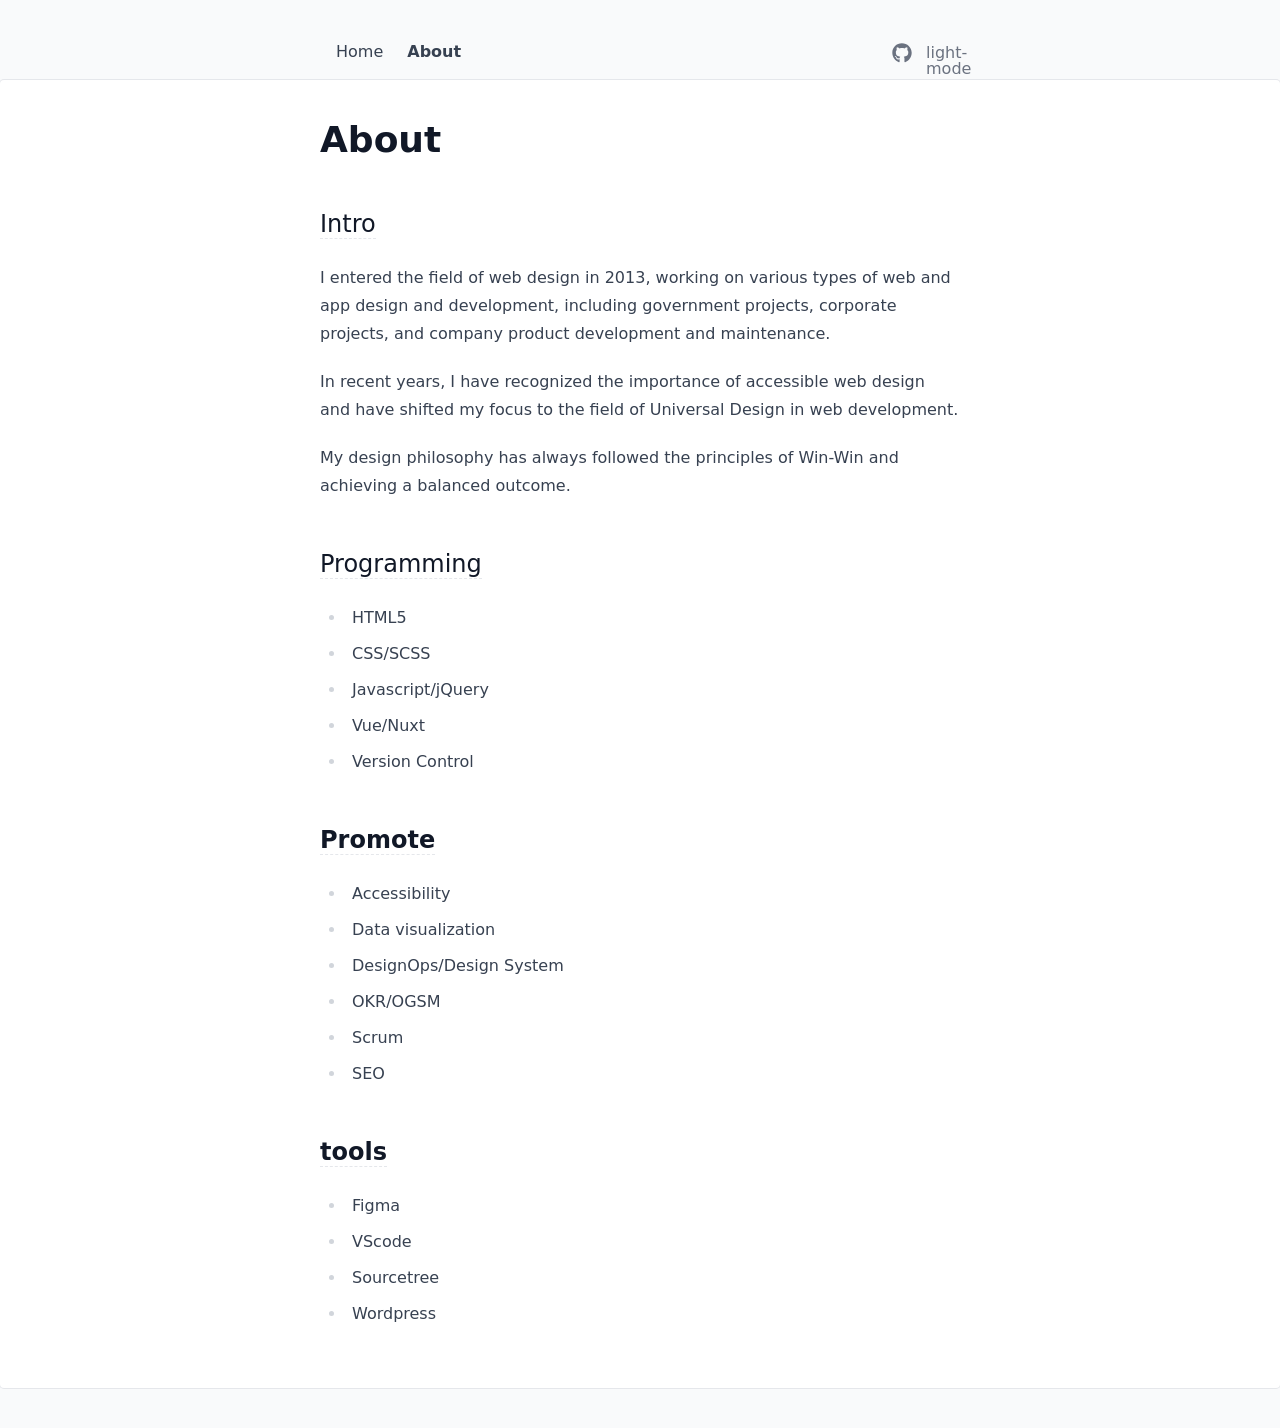
==== commit 7d16f1f2: "Deploying to gh-pages from @ Neil-Lin/portfolio-by-nuxt-studio@2dd2d7c9823d4481cb3148cade51e6318f205" ====
--- a/about/index.html
+++ b/about/index.html
@@ -5,7 +5,7 @@
 <style>.icon[data-v-9181f316]{display:inline-block;vertical-align:middle}</style>
 <style>body{--tw-bg-opacity:1;background-color:rgb(249 250 251/var(--tw-bg-opacity));--tw-text-opacity:1;color:rgb(0 0 0/var(--tw-text-opacity))}body:is(.dark *){--tw-bg-opacity:1;background-color:rgb(17 24 39/var(--tw-bg-opacity));--tw-text-opacity:1;color:rgb(255 255 255/var(--tw-text-opacity))}</style>
 <link rel="stylesheet" href="/_nuxt/entry.BIp97Nng.css">
-<link rel="preload" as="fetch" crossorigin="anonymous" href="/about/_payload.json?b4035cc7-85b1-412d-b152-ed40c10ed526">
+<link rel="preload" as="fetch" crossorigin="anonymous" href="/about/_payload.json?71d3f2e6-490f-4c1b-be2b-98faa96990da">
 <link rel="modulepreload" as="script" crossorigin href="/_nuxt/CAwdhdBh.js">
 <link rel="modulepreload" as="script" crossorigin href="/_nuxt/BmnG3mPv.js">
 <link rel="modulepreload" as="script" crossorigin href="/_nuxt/BOZ4ujKj.js">
@@ -33,5 +33,5 @@
 <meta name="description" content="About">
 <meta property="og:description" content="About">
 <meta property="og:image" content="https://fastly.picsum.photos/id/866/536/354.jpg?hmac=tGofDTV7tl2rprappPzKFiZ9vDh5MKj39oa2D--gqhA">
-<script type="module" src="/_nuxt/CAwdhdBh.js" crossorigin></script><script>"use strict";(()=>{const t=window,e=document.documentElement,c=["dark","light"],n=getStorageValue("localStorage","nuxt-color-mode")||"system";let i=n==="system"?u():n;const r=e.getAttribute("data-color-mode-forced");r&&(i=r),l(i),t["__NUXT_COLOR_MODE__"]={preference:n,value:i,getColorScheme:u,addColorScheme:l,removeColorScheme:d};function l(o){const s=""+o+"",a="";e.classList?e.classList.add(s):e.className+=" "+s,a&&e.setAttribute("data-"+a,o)}function d(o){const s=""+o+"",a="";e.classList?e.classList.remove(s):e.className=e.className.replace(new RegExp(s,"g"),""),a&&e.removeAttribute("data-"+a)}function f(o){return t.matchMedia("(prefers-color-scheme"+o+")")}function u(){if(t.matchMedia&&f("").media!=="not all"){for(const o of c)if(f(":"+o).matches)return o}return"light"}})();function getStorageValue(t,e){switch(t){case"localStorage":return window.localStorage.getItem(e);case"sessionStorage":return window.sessionStorage.getItem(e);case"cookie":return getCookie(e);default:return null}}function getCookie(t){const c=("; "+window.document.cookie).split("; "+t+"=");if(c.length===2)return c.pop()?.split(";").shift()}</script></head><body><div id="__nuxt"><div class="sm:pt-6 sm:pb-10"><!----><!----><!----><div class="nuxt-loading-indicator" style="position:fixed;top:0;right:0;left:0;pointer-events:none;width:auto;height:3px;opacity:0;background:repeating-linear-gradient(to right,#00dc82 0%,#34cdfe 50%,#0047e1 100%);background-size:Infinity% auto;transform:scaleX(0%);transform-origin:left;transition:transform 0.1s, height 0.4s, opacity 0.4s;z-index:999999;"></div><div class="flex justify-between max-w-2xl px-4 py-4 mx-auto sm:px-8"><div class="text-gray-700 dark:text-gray-200"><!--[--><a href="/" class="mr-6">Home</a><a aria-current="page" href="/about" class="font-bold router-link-exact-active mr-6">About</a><!--]--></div><div class="space-x-3 transition text-gray-500"><!----><a href="https://github.com/https://github.com/Neil-Lin" title="GitHub" class="dark:text-gray-100 hover:text-gray-700 dark:hover:text-gray-300"><svg xmlns="http://www.w3.org/2000/svg" xmlns:xlink="http://www.w3.org/1999/xlink" aria-hidden="true" role="img" class="icon w-5 h-5" style="" width="1em" height="1em" viewBox="0 0 496 512" data-v-9181f316><path fill="currentColor" d="M165.9 397.4c0 2-2.3 3.6-5.2 3.6c-3.3.3-5.6-1.3-5.6-3.6c0-2 2.3-3.6 5.2-3.6c3-.3 5.6 1.3 5.6 3.6m-31.1-4.5c-.7 2 1.3 4.3 4.3 4.9c2.6 1 5.6 0 6.2-2s-1.3-4.3-4.3-5.2c-2.6-.7-5.5.3-6.2 2.3m44.2-1.7c-2.9.7-4.9 2.6-4.6 4.9c.3 2 2.9 3.3 5.9 2.6c2.9-.7 4.9-2.6 4.6-4.6c-.3-1.9-3-3.2-5.9-2.9M244.8 8C106.1 8 0 113.3 0 252c0 110.9 69.8 205.8 169.5 239.2c12.8 2.3 17.3-5.6 17.3-12.1c0-6.2-.3-40.4-.3-61.4c0 0-70 15-84.7-29.8c0 0-11.4-29.1-27.8-36.6c0 0-22.9-15.7 1.6-15.4c0 0 24.9 2 38.6 25.8c21.9 38.6 58.6 27.5 72.9 20.9c2.3-16 8.8-27.1 16-33.7c-55.9-6.2-112.3-14.3-112.3-110.5c0-27.5 7.6-41.3 23.6-58.9c-2.6-6.5-11.1-33.3 2.6-67.9c20.9-6.5 69 27 69 27c20-5.6 41.5-8.5 62.8-8.5s42.8 2.9 62.8 8.5c0 0 48.1-33.6 69-27c13.7 34.7 5.2 61.4 2.6 67.9c16 17.7 25.8 31.5 25.8 58.9c0 96.5-58.9 104.2-114.8 110.5c9.2 7.9 17 22.9 17 46.4c0 33.7-.3 75.4-.3 83.6c0 6.5 4.6 14.4 17.3 12.1C428.2 457.8 496 362.9 496 252C496 113.3 383.5 8 244.8 8M97.2 352.9c-1.3 1-1 3.3.7 5.2c1.6 1.6 3.9 2.3 5.2 1c1.3-1 1-3.3-.7-5.2c-1.6-1.6-3.9-2.3-5.2-1m-10.8-8.1c-.7 1.3.3 2.9 2.3 3.9c1.6 1 3.6.7 4.3-.7c.7-1.3-.3-2.9-2.3-3.9c-2-.6-3.6-.3-4.3.7m32.4 35.6c-1.6 1.3-1 4.3 1.3 6.2c2.3 2.3 5.2 2.6 6.5 1c1.3-1.3.7-4.3-1.3-6.2c-2.2-2.3-5.2-2.6-6.5-1m-11.4-14.7c-1.6 1-1.6 3.6 0 5.9s4.3 3.3 5.6 2.3c1.6-1.3 1.6-3.9 0-6.2c-1.4-2.3-4-3.3-5.6-2"/></svg></a><!----><button aria-label="Color Mode" class="inline-block w-5 dark:text-gray-100 hover:text-gray-700 dark:hover:text-gray-300"><span>...</span></button></div></div><!--[--><div class="document-driven-page"><div class="py-10 m-auto bg-white sm:px-8 ring-1 ring-gray-200 dark:ring-gray-700 dark:bg-gray-800 sm:rounded"><main class="max-w-2xl px-4 mx-auto prose dark:prose-invert prose-pre:bg-gray-100 dark:prose-pre:bg-gray-900 hover:prose-a:text-primary-400 prose-a:font-normal prose-a:no-underline prose-a:border-dashed prose-a:border-b hover:prose-a:border-solid hover:prose-a:border-primary-400"><!--[--><div><h1 id="about"><!--[-->About<!--]--></h1><h2 id="intro"><a href="#intro"><!--[-->Intro<!--]--></a></h2><p><!--[-->I entered the field of web design in 2013, working on various types of web and app design and development, including government projects, corporate projects, and company product development and maintenance.In recent years, I have recognized the importance of accessible web design and have shifted my focus to the field of Universal Design in web development.My design philosophy has always followed the principles of Win-Win and achieving a balanced outcome.<!--]--></p><h2 id="programming"><a href="#programming"><!--[-->Programming<!--]--></a></h2><ul><!--[--><li><!--[-->HTML5<!--]--></li><li><!--[-->CSS/SCSS<!--]--></li><li><!--[-->Javascript/jQuery<!--]--></li><li><!--[-->Vue/Nuxt<!--]--></li><li><!--[-->Version Control<!--]--></li><!--]--></ul><h2 id="promote"><a href="#promote"><!--[--><strong><!--[-->Promote<!--]--></strong><!--]--></a></h2><ul><!--[--><li><!--[-->Accessibility<!--]--></li><li><!--[-->Data visualization<!--]--></li><li><!--[-->DesignOps/Design System<!--]--></li><li><!--[-->OKR/OGSM<!--]--></li><li><!--[-->Scrum<!--]--></li><li><!--[-->SEO<!--]--></li><!--]--></ul><h2 id="tools"><a href="#tools"><!--[--><strong><!--[-->tools<!--]--></strong><!--]--></a></h2><ul><!--[--><li><!--[-->Figma<!--]--></li><li><!--[-->VScode<!--]--></li><li><!--[-->Sourcetree<!--]--></li><li><!--[-->Wordpress<!--]--></li><!--]--></ul></div><!--]--></main></div></div><!--]--></div></div><div id="teleports"></div><script type="application/json" data-nuxt-data="nuxt-app" data-ssr="true" id="__NUXT_DATA__" data-src="/about/_payload.json?b4035cc7-85b1-412d-b152-ed40c10ed526">[{"state":1,"once":190,"_errors":191,"serverRendered":5,"path":11,"prerenderedAt":193},["Reactive",2],{"$scolor-mode":3,"$sdd-pages":7,"$sdd-surrounds":165,"$sdd-globals":179,"$sdd-navigation":181,"$sicons":184},{"preference":4,"value":4,"unknown":5,"forced":6},"system",true,false,["ShallowRef",8],["ShallowReactive",9],{"/about":10},{"_path":11,"_dir":12,"_draft":6,"_partial":6,"_locale":12,"title":13,"description":12,"navigation":14,"layout":15,"head":16,"body":18,"_type":159,"_id":160,"_source":161,"_file":162,"_stem":163,"_extension":164},"/about","","About",{"title":13},"full-width",{"description":13,"image":17},"https://fastly.picsum.photos/id/866/536/354.jpg?hmac=tGofDTV7tl2rprappPzKFiZ9vDh5MKj39oa2D--gqhA",{"type":19,"children":20,"toc":152},"root",[21,29,36,42,48,78,88,121,129],{"type":22,"tag":23,"props":24,"children":26},"element","h1",{"id":25},"about",[27],{"type":28,"value":13},"text",{"type":22,"tag":30,"props":31,"children":33},"h2",{"id":32},"intro",[34],{"type":28,"value":35},"Intro",{"type":22,"tag":37,"props":38,"children":39},"p",{},[40],{"type":28,"value":41},"I entered the field of web design in 2013, working on various types of web and app design and development, including government projects, corporate projects, and company product development and maintenance.In recent years, I have recognized the importance of accessible web design and have shifted my focus to the field of Universal Design in web development.My design philosophy has always followed the principles of Win-Win and achieving a balanced outcome.",{"type":22,"tag":30,"props":43,"children":45},{"id":44},"programming",[46],{"type":28,"value":47},"Programming",{"type":22,"tag":49,"props":50,"children":51},"ul",{},[52,58,63,68,73],{"type":22,"tag":53,"props":54,"children":55},"li",{},[56],{"type":28,"value":57},"HTML5",{"type":22,"tag":53,"props":59,"children":60},{},[61],{"type":28,"value":62},"CSS/SCSS",{"type":22,"tag":53,"props":64,"children":65},{},[66],{"type":28,"value":67},"Javascript/jQuery",{"type":22,"tag":53,"props":69,"children":70},{},[71],{"type":28,"value":72},"Vue/Nuxt",{"type":22,"tag":53,"props":74,"children":75},{},[76],{"type":28,"value":77},"Version Control",{"type":22,"tag":30,"props":79,"children":81},{"id":80},"promote",[82],{"type":22,"tag":83,"props":84,"children":85},"strong",{},[86],{"type":28,"value":87},"Promote",{"type":22,"tag":49,"props":89,"children":90},{},[91,96,101,106,111,116],{"type":22,"tag":53,"props":92,"children":93},{},[94],{"type":28,"value":95},"Accessibility",{"type":22,"tag":53,"props":97,"children":98},{},[99],{"type":28,"value":100},"Data visualization",{"type":22,"tag":53,"props":102,"children":103},{},[104],{"type":28,"value":105},"DesignOps/Design System",{"type":22,"tag":53,"props":107,"children":108},{},[109],{"type":28,"value":110},"OKR/OGSM",{"type":22,"tag":53,"props":112,"children":113},{},[114],{"type":28,"value":115},"Scrum",{"type":22,"tag":53,"props":117,"children":118},{},[119],{"type":28,"value":120},"SEO",{"type":22,"tag":30,"props":122,"children":124},{"id":123},"tools",[125],{"type":22,"tag":83,"props":126,"children":127},{},[128],{"type":28,"value":123},{"type":22,"tag":49,"props":130,"children":131},{},[132,137,142,147],{"type":22,"tag":53,"props":133,"children":134},{},[135],{"type":28,"value":136},"Figma",{"type":22,"tag":53,"props":138,"children":139},{},[140],{"type":28,"value":141},"VScode",{"type":22,"tag":53,"props":143,"children":144},{},[145],{"type":28,"value":146},"Sourcetree",{"type":22,"tag":53,"props":148,"children":149},{},[150],{"type":28,"value":151},"Wordpress",{"title":12,"searchDepth":153,"depth":153,"links":154},2,[155,156,157,158],{"id":32,"depth":153,"text":35},{"id":44,"depth":153,"text":47},{"id":80,"depth":153,"text":87},{"id":123,"depth":153,"text":123},"markdown","content:2.about.md","content","2.about.md","2.about","md",["ShallowRef",166],["ShallowReactive",167],{"/about":168},[169,178],{"_path":170,"_dir":12,"_draft":6,"_partial":6,"_locale":12,"title":171,"description":172,"navigation":173,"layout":15,"_type":159,"_id":175,"_source":161,"_file":176,"_stem":177,"_extension":164},"/","Hi, I'm Neil. 👋","I am a UI/UX designer who is passionate about universal design.",{"title":174},"Home","content:1.index.md","1.index.md","1.index",null,["ShallowRef",180],{},[182,183],{"title":174,"_path":170,"layout":15},{"title":13,"_path":11,"layout":15},{"fa-brands:github":185},{"left":186,"top":186,"width":187,"height":188,"rotate":186,"vFlip":6,"hFlip":6,"body":189},0,496,512,"\u003Cpath fill=\"currentColor\" d=\"M165.9 397.4c0 2-2.3 3.6-5.2 3.6c-3.3.3-5.6-1.3-5.6-3.6c0-2 2.3-3.6 5.2-3.6c3-.3 5.6 1.3 5.6 3.6m-31.1-4.5c-.7 2 1.3 4.3 4.3 4.9c2.6 1 5.6 0 6.2-2s-1.3-4.3-4.3-5.2c-2.6-.7-5.5.3-6.2 2.3m44.2-1.7c-2.9.7-4.9 2.6-4.6 4.9c.3 2 2.9 3.3 5.9 2.6c2.9-.7 4.9-2.6 4.6-4.6c-.3-1.9-3-3.2-5.9-2.9M244.8 8C106.1 8 0 113.3 0 252c0 110.9 69.8 205.8 169.5 239.2c12.8 2.3 17.3-5.6 17.3-12.1c0-6.2-.3-40.4-.3-61.4c0 0-70 15-84.7-29.8c0 0-11.4-29.1-27.8-36.6c0 0-22.9-15.7 1.6-15.4c0 0 24.9 2 38.6 25.8c21.9 38.6 58.6 27.5 72.9 20.9c2.3-16 8.8-27.1 16-33.7c-55.9-6.2-112.3-14.3-112.3-110.5c0-27.5 7.6-41.3 23.6-58.9c-2.6-6.5-11.1-33.3 2.6-67.9c20.9-6.5 69 27 69 27c20-5.6 41.5-8.5 62.8-8.5s42.8 2.9 62.8 8.5c0 0 48.1-33.6 69-27c13.7 34.7 5.2 61.4 2.6 67.9c16 17.7 25.8 31.5 25.8 58.9c0 96.5-58.9 104.2-114.8 110.5c9.2 7.9 17 22.9 17 46.4c0 33.7-.3 75.4-.3 83.6c0 6.5 4.6 14.4 17.3 12.1C428.2 457.8 496 362.9 496 252C496 113.3 383.5 8 244.8 8M97.2 352.9c-1.3 1-1 3.3.7 5.2c1.6 1.6 3.9 2.3 5.2 1c1.3-1 1-3.3-.7-5.2c-1.6-1.6-3.9-2.3-5.2-1m-10.8-8.1c-.7 1.3.3 2.9 2.3 3.9c1.6 1 3.6.7 4.3-.7c.7-1.3-.3-2.9-2.3-3.9c-2-.6-3.6-.3-4.3.7m32.4 35.6c-1.6 1.3-1 4.3 1.3 6.2c2.3 2.3 5.2 2.6 6.5 1c1.3-1.3.7-4.3-1.3-6.2c-2.2-2.3-5.2-2.6-6.5-1m-11.4-14.7c-1.6 1-1.6 3.6 0 5.9s4.3 3.3 5.6 2.3c1.6-1.3 1.6-3.9 0-6.2c-1.4-2.3-4-3.3-5.6-2\"/>",["Set"],["ShallowReactive",192],{},1727932691891]</script>
-<script>window.__NUXT__={};window.__NUXT__.config={public:{studio:{apiURL:"https://api.nuxt.studio",iframeMessagingAllowedOrigins:""},mdc:{components:{prose:true,map:{p:"prose-p",a:"prose-a",blockquote:"prose-blockquote","code-inline":"prose-code-inline",code:"ProseCodeInline",em:"prose-em",h1:"prose-h1",h2:"prose-h2",h3:"prose-h3",h4:"prose-h4",h5:"prose-h5",h6:"prose-h6",hr:"prose-hr",img:"prose-img",ul:"prose-ul",ol:"prose-ol",li:"prose-li",strong:"prose-strong",table:"prose-table",thead:"prose-thead",tbody:"prose-tbody",td:"prose-td",th:"prose-th",tr:"prose-tr"}},headings:{anchorLinks:{h1:false,h2:true,h3:true,h4:true,h5:false,h6:false}}},content:{locales:[],defaultLocale:"",integrity:1727932674305,experimental:{stripQueryParameters:false,advanceQuery:false,clientDB:false},respectPathCase:false,api:{baseURL:"/api/_content"},navigation:{fields:["layout"]},tags:{p:"prose-p",a:"prose-a",blockquote:"prose-blockquote","code-inline":"prose-code-inline",code:"ProseCodeInline",em:"prose-em",h1:"prose-h1",h2:"prose-h2",h3:"prose-h3",h4:"prose-h4",h5:"prose-h5",h6:"prose-h6",hr:"prose-hr",img:"prose-img",ul:"prose-ul",ol:"prose-ol",li:"prose-li",strong:"prose-strong",table:"prose-table",thead:"prose-thead",tbody:"prose-tbody",td:"prose-td",th:"prose-th",tr:"prose-tr"},highlight:{theme:{dark:"github-dark",default:"github-light"},highlighter:"shiki",langs:["js","jsx","json","ts","tsx","vue","css","html","bash","md","mdc","yaml"]},wsUrl:"",documentDriven:{page:true,navigation:true,surround:true,globals:{},layoutFallbacks:["theme"],injectPage:true},host:"",trailingSlash:false,search:"",contentHead:true,anchorLinks:{depth:4,exclude:[1]}}},app:{baseURL:"/",buildId:"b4035cc7-85b1-412d-b152-ed40c10ed526",buildAssetsDir:"/_nuxt/",cdnURL:""}}</script></body></html>+<script type="module" src="/_nuxt/CAwdhdBh.js" crossorigin></script><script>"use strict";(()=>{const t=window,e=document.documentElement,c=["dark","light"],n=getStorageValue("localStorage","nuxt-color-mode")||"system";let i=n==="system"?u():n;const r=e.getAttribute("data-color-mode-forced");r&&(i=r),l(i),t["__NUXT_COLOR_MODE__"]={preference:n,value:i,getColorScheme:u,addColorScheme:l,removeColorScheme:d};function l(o){const s=""+o+"",a="";e.classList?e.classList.add(s):e.className+=" "+s,a&&e.setAttribute("data-"+a,o)}function d(o){const s=""+o+"",a="";e.classList?e.classList.remove(s):e.className=e.className.replace(new RegExp(s,"g"),""),a&&e.removeAttribute("data-"+a)}function f(o){return t.matchMedia("(prefers-color-scheme"+o+")")}function u(){if(t.matchMedia&&f("").media!=="not all"){for(const o of c)if(f(":"+o).matches)return o}return"light"}})();function getStorageValue(t,e){switch(t){case"localStorage":return window.localStorage.getItem(e);case"sessionStorage":return window.sessionStorage.getItem(e);case"cookie":return getCookie(e);default:return null}}function getCookie(t){const c=("; "+window.document.cookie).split("; "+t+"=");if(c.length===2)return c.pop()?.split(";").shift()}</script></head><body><div id="__nuxt"><div class="sm:pt-6 sm:pb-10"><!----><!----><!----><div class="nuxt-loading-indicator" style="position:fixed;top:0;right:0;left:0;pointer-events:none;width:auto;height:3px;opacity:0;background:repeating-linear-gradient(to right,#00dc82 0%,#34cdfe 50%,#0047e1 100%);background-size:Infinity% auto;transform:scaleX(0%);transform-origin:left;transition:transform 0.1s, height 0.4s, opacity 0.4s;z-index:999999;"></div><div class="flex justify-between max-w-2xl px-4 py-4 mx-auto sm:px-8"><div class="text-gray-700 dark:text-gray-200"><!--[--><a href="/" class="mr-6">Home</a><a aria-current="page" href="/about" class="font-bold router-link-exact-active mr-6">About</a><!--]--></div><div class="space-x-3 transition text-gray-500"><!----><a href="https://github.com/https://github.com/Neil-Lin" title="GitHub" class="dark:text-gray-100 hover:text-gray-700 dark:hover:text-gray-300"><svg xmlns="http://www.w3.org/2000/svg" xmlns:xlink="http://www.w3.org/1999/xlink" aria-hidden="true" role="img" class="icon w-5 h-5" style="" width="1em" height="1em" viewBox="0 0 496 512" data-v-9181f316><path fill="currentColor" d="M165.9 397.4c0 2-2.3 3.6-5.2 3.6c-3.3.3-5.6-1.3-5.6-3.6c0-2 2.3-3.6 5.2-3.6c3-.3 5.6 1.3 5.6 3.6m-31.1-4.5c-.7 2 1.3 4.3 4.3 4.9c2.6 1 5.6 0 6.2-2s-1.3-4.3-4.3-5.2c-2.6-.7-5.5.3-6.2 2.3m44.2-1.7c-2.9.7-4.9 2.6-4.6 4.9c.3 2 2.9 3.3 5.9 2.6c2.9-.7 4.9-2.6 4.6-4.6c-.3-1.9-3-3.2-5.9-2.9M244.8 8C106.1 8 0 113.3 0 252c0 110.9 69.8 205.8 169.5 239.2c12.8 2.3 17.3-5.6 17.3-12.1c0-6.2-.3-40.4-.3-61.4c0 0-70 15-84.7-29.8c0 0-11.4-29.1-27.8-36.6c0 0-22.9-15.7 1.6-15.4c0 0 24.9 2 38.6 25.8c21.9 38.6 58.6 27.5 72.9 20.9c2.3-16 8.8-27.1 16-33.7c-55.9-6.2-112.3-14.3-112.3-110.5c0-27.5 7.6-41.3 23.6-58.9c-2.6-6.5-11.1-33.3 2.6-67.9c20.9-6.5 69 27 69 27c20-5.6 41.5-8.5 62.8-8.5s42.8 2.9 62.8 8.5c0 0 48.1-33.6 69-27c13.7 34.7 5.2 61.4 2.6 67.9c16 17.7 25.8 31.5 25.8 58.9c0 96.5-58.9 104.2-114.8 110.5c9.2 7.9 17 22.9 17 46.4c0 33.7-.3 75.4-.3 83.6c0 6.5 4.6 14.4 17.3 12.1C428.2 457.8 496 362.9 496 252C496 113.3 383.5 8 244.8 8M97.2 352.9c-1.3 1-1 3.3.7 5.2c1.6 1.6 3.9 2.3 5.2 1c1.3-1 1-3.3-.7-5.2c-1.6-1.6-3.9-2.3-5.2-1m-10.8-8.1c-.7 1.3.3 2.9 2.3 3.9c1.6 1 3.6.7 4.3-.7c.7-1.3-.3-2.9-2.3-3.9c-2-.6-3.6-.3-4.3.7m32.4 35.6c-1.6 1.3-1 4.3 1.3 6.2c2.3 2.3 5.2 2.6 6.5 1c1.3-1.3.7-4.3-1.3-6.2c-2.2-2.3-5.2-2.6-6.5-1m-11.4-14.7c-1.6 1-1.6 3.6 0 5.9s4.3 3.3 5.6 2.3c1.6-1.3 1.6-3.9 0-6.2c-1.4-2.3-4-3.3-5.6-2"/></svg></a><!----><button aria-label="Color Mode" class="inline-block w-5 dark:text-gray-100 hover:text-gray-700 dark:hover:text-gray-300"><span>...</span></button></div></div><!--[--><div class="document-driven-page"><div class="py-10 m-auto bg-white sm:px-8 ring-1 ring-gray-200 dark:ring-gray-700 dark:bg-gray-800 sm:rounded"><main class="max-w-2xl px-4 mx-auto prose dark:prose-invert prose-pre:bg-gray-100 dark:prose-pre:bg-gray-900 hover:prose-a:text-primary-400 prose-a:font-normal prose-a:no-underline prose-a:border-dashed prose-a:border-b hover:prose-a:border-solid hover:prose-a:border-primary-400"><!--[--><div><h1 id="about"><!--[-->About<!--]--></h1><h2 id="intro"><a href="#intro"><!--[-->Intro<!--]--></a></h2><p><!--[-->I entered the field of web design in 2013, working on various types of web and app design and development, including government projects, corporate projects, and company product development and maintenance.<!--]--></p><p><!--[-->In recent years, I have recognized the importance of accessible web design and have shifted my focus to the field of Universal Design in web development.<!--]--></p><p><!--[-->My design philosophy has always followed the principles of Win-Win and achieving a balanced outcome.<!--]--></p><h2 id="programming"><a href="#programming"><!--[-->Programming<!--]--></a></h2><ul><!--[--><li><!--[-->HTML5<!--]--></li><li><!--[-->CSS/SCSS<!--]--></li><li><!--[-->Javascript/jQuery<!--]--></li><li><!--[-->Vue/Nuxt<!--]--></li><li><!--[-->Version Control<!--]--></li><!--]--></ul><h2 id="promote"><a href="#promote"><!--[--><strong><!--[-->Promote<!--]--></strong><!--]--></a></h2><ul><!--[--><li><!--[-->Accessibility<!--]--></li><li><!--[-->Data visualization<!--]--></li><li><!--[-->DesignOps/Design System<!--]--></li><li><!--[-->OKR/OGSM<!--]--></li><li><!--[-->Scrum<!--]--></li><li><!--[-->SEO<!--]--></li><!--]--></ul><h2 id="tools"><a href="#tools"><!--[--><strong><!--[-->tools<!--]--></strong><!--]--></a></h2><ul><!--[--><li><!--[-->Figma<!--]--></li><li><!--[-->VScode<!--]--></li><li><!--[-->Sourcetree<!--]--></li><li><!--[-->Wordpress<!--]--></li><!--]--></ul></div><!--]--></main></div></div><!--]--></div></div><div id="teleports"></div><script type="application/json" data-nuxt-data="nuxt-app" data-ssr="true" id="__NUXT_DATA__" data-src="/about/_payload.json?71d3f2e6-490f-4c1b-be2b-98faa96990da">[{"state":1,"once":200,"_errors":201,"serverRendered":5,"path":11,"prerenderedAt":203},["Reactive",2],{"$scolor-mode":3,"$sdd-pages":7,"$sdd-surrounds":175,"$sdd-globals":189,"$sdd-navigation":191,"$sicons":194},{"preference":4,"value":4,"unknown":5,"forced":6},"system",true,false,["ShallowRef",8],["ShallowReactive",9],{"/about":10},{"_path":11,"_dir":12,"_draft":6,"_partial":6,"_locale":12,"title":13,"description":12,"navigation":14,"layout":15,"head":16,"body":18,"_type":169,"_id":170,"_source":171,"_file":172,"_stem":173,"_extension":174},"/about","","About",{"title":13},"full-width",{"description":13,"image":17},"https://fastly.picsum.photos/id/866/536/354.jpg?hmac=tGofDTV7tl2rprappPzKFiZ9vDh5MKj39oa2D--gqhA",{"type":19,"children":20,"toc":162},"root",[21,29,36,42,47,52,58,88,98,131,139],{"type":22,"tag":23,"props":24,"children":26},"element","h1",{"id":25},"about",[27],{"type":28,"value":13},"text",{"type":22,"tag":30,"props":31,"children":33},"h2",{"id":32},"intro",[34],{"type":28,"value":35},"Intro",{"type":22,"tag":37,"props":38,"children":39},"p",{},[40],{"type":28,"value":41},"I entered the field of web design in 2013, working on various types of web and app design and development, including government projects, corporate projects, and company product development and maintenance.",{"type":22,"tag":37,"props":43,"children":44},{},[45],{"type":28,"value":46},"In recent years, I have recognized the importance of accessible web design and have shifted my focus to the field of Universal Design in web development.",{"type":22,"tag":37,"props":48,"children":49},{},[50],{"type":28,"value":51},"My design philosophy has always followed the principles of Win-Win and achieving a balanced outcome.",{"type":22,"tag":30,"props":53,"children":55},{"id":54},"programming",[56],{"type":28,"value":57},"Programming",{"type":22,"tag":59,"props":60,"children":61},"ul",{},[62,68,73,78,83],{"type":22,"tag":63,"props":64,"children":65},"li",{},[66],{"type":28,"value":67},"HTML5",{"type":22,"tag":63,"props":69,"children":70},{},[71],{"type":28,"value":72},"CSS/SCSS",{"type":22,"tag":63,"props":74,"children":75},{},[76],{"type":28,"value":77},"Javascript/jQuery",{"type":22,"tag":63,"props":79,"children":80},{},[81],{"type":28,"value":82},"Vue/Nuxt",{"type":22,"tag":63,"props":84,"children":85},{},[86],{"type":28,"value":87},"Version Control",{"type":22,"tag":30,"props":89,"children":91},{"id":90},"promote",[92],{"type":22,"tag":93,"props":94,"children":95},"strong",{},[96],{"type":28,"value":97},"Promote",{"type":22,"tag":59,"props":99,"children":100},{},[101,106,111,116,121,126],{"type":22,"tag":63,"props":102,"children":103},{},[104],{"type":28,"value":105},"Accessibility",{"type":22,"tag":63,"props":107,"children":108},{},[109],{"type":28,"value":110},"Data visualization",{"type":22,"tag":63,"props":112,"children":113},{},[114],{"type":28,"value":115},"DesignOps/Design System",{"type":22,"tag":63,"props":117,"children":118},{},[119],{"type":28,"value":120},"OKR/OGSM",{"type":22,"tag":63,"props":122,"children":123},{},[124],{"type":28,"value":125},"Scrum",{"type":22,"tag":63,"props":127,"children":128},{},[129],{"type":28,"value":130},"SEO",{"type":22,"tag":30,"props":132,"children":134},{"id":133},"tools",[135],{"type":22,"tag":93,"props":136,"children":137},{},[138],{"type":28,"value":133},{"type":22,"tag":59,"props":140,"children":141},{},[142,147,152,157],{"type":22,"tag":63,"props":143,"children":144},{},[145],{"type":28,"value":146},"Figma",{"type":22,"tag":63,"props":148,"children":149},{},[150],{"type":28,"value":151},"VScode",{"type":22,"tag":63,"props":153,"children":154},{},[155],{"type":28,"value":156},"Sourcetree",{"type":22,"tag":63,"props":158,"children":159},{},[160],{"type":28,"value":161},"Wordpress",{"title":12,"searchDepth":163,"depth":163,"links":164},2,[165,166,167,168],{"id":32,"depth":163,"text":35},{"id":54,"depth":163,"text":57},{"id":90,"depth":163,"text":97},{"id":133,"depth":163,"text":133},"markdown","content:2.about.md","content","2.about.md","2.about","md",["ShallowRef",176],["ShallowReactive",177],{"/about":178},[179,188],{"_path":180,"_dir":12,"_draft":6,"_partial":6,"_locale":12,"title":181,"description":182,"navigation":183,"layout":15,"_type":169,"_id":185,"_source":171,"_file":186,"_stem":187,"_extension":174},"/","Hi, I'm Neil. 👋","I am a UI/UX designer who is passionate about universal design.",{"title":184},"Home","content:1.index.md","1.index.md","1.index",null,["ShallowRef",190],{},[192,193],{"title":184,"_path":180,"layout":15},{"title":13,"_path":11,"layout":15},{"fa-brands:github":195},{"left":196,"top":196,"width":197,"height":198,"rotate":196,"vFlip":6,"hFlip":6,"body":199},0,496,512,"\u003Cpath fill=\"currentColor\" d=\"M165.9 397.4c0 2-2.3 3.6-5.2 3.6c-3.3.3-5.6-1.3-5.6-3.6c0-2 2.3-3.6 5.2-3.6c3-.3 5.6 1.3 5.6 3.6m-31.1-4.5c-.7 2 1.3 4.3 4.3 4.9c2.6 1 5.6 0 6.2-2s-1.3-4.3-4.3-5.2c-2.6-.7-5.5.3-6.2 2.3m44.2-1.7c-2.9.7-4.9 2.6-4.6 4.9c.3 2 2.9 3.3 5.9 2.6c2.9-.7 4.9-2.6 4.6-4.6c-.3-1.9-3-3.2-5.9-2.9M244.8 8C106.1 8 0 113.3 0 252c0 110.9 69.8 205.8 169.5 239.2c12.8 2.3 17.3-5.6 17.3-12.1c0-6.2-.3-40.4-.3-61.4c0 0-70 15-84.7-29.8c0 0-11.4-29.1-27.8-36.6c0 0-22.9-15.7 1.6-15.4c0 0 24.9 2 38.6 25.8c21.9 38.6 58.6 27.5 72.9 20.9c2.3-16 8.8-27.1 16-33.7c-55.9-6.2-112.3-14.3-112.3-110.5c0-27.5 7.6-41.3 23.6-58.9c-2.6-6.5-11.1-33.3 2.6-67.9c20.9-6.5 69 27 69 27c20-5.6 41.5-8.5 62.8-8.5s42.8 2.9 62.8 8.5c0 0 48.1-33.6 69-27c13.7 34.7 5.2 61.4 2.6 67.9c16 17.7 25.8 31.5 25.8 58.9c0 96.5-58.9 104.2-114.8 110.5c9.2 7.9 17 22.9 17 46.4c0 33.7-.3 75.4-.3 83.6c0 6.5 4.6 14.4 17.3 12.1C428.2 457.8 496 362.9 496 252C496 113.3 383.5 8 244.8 8M97.2 352.9c-1.3 1-1 3.3.7 5.2c1.6 1.6 3.9 2.3 5.2 1c1.3-1 1-3.3-.7-5.2c-1.6-1.6-3.9-2.3-5.2-1m-10.8-8.1c-.7 1.3.3 2.9 2.3 3.9c1.6 1 3.6.7 4.3-.7c.7-1.3-.3-2.9-2.3-3.9c-2-.6-3.6-.3-4.3.7m32.4 35.6c-1.6 1.3-1 4.3 1.3 6.2c2.3 2.3 5.2 2.6 6.5 1c1.3-1.3.7-4.3-1.3-6.2c-2.2-2.3-5.2-2.6-6.5-1m-11.4-14.7c-1.6 1-1.6 3.6 0 5.9s4.3 3.3 5.6 2.3c1.6-1.3 1.6-3.9 0-6.2c-1.4-2.3-4-3.3-5.6-2\"/>",["Set"],["ShallowReactive",202],{},1727932951204]</script>
+<script>window.__NUXT__={};window.__NUXT__.config={public:{studio:{apiURL:"https://api.nuxt.studio",iframeMessagingAllowedOrigins:""},mdc:{components:{prose:true,map:{p:"prose-p",a:"prose-a",blockquote:"prose-blockquote","code-inline":"prose-code-inline",code:"ProseCodeInline",em:"prose-em",h1:"prose-h1",h2:"prose-h2",h3:"prose-h3",h4:"prose-h4",h5:"prose-h5",h6:"prose-h6",hr:"prose-hr",img:"prose-img",ul:"prose-ul",ol:"prose-ol",li:"prose-li",strong:"prose-strong",table:"prose-table",thead:"prose-thead",tbody:"prose-tbody",td:"prose-td",th:"prose-th",tr:"prose-tr"}},headings:{anchorLinks:{h1:false,h2:true,h3:true,h4:true,h5:false,h6:false}}},content:{locales:[],defaultLocale:"",integrity:1727932934610,experimental:{stripQueryParameters:false,advanceQuery:false,clientDB:false},respectPathCase:false,api:{baseURL:"/api/_content"},navigation:{fields:["layout"]},tags:{p:"prose-p",a:"prose-a",blockquote:"prose-blockquote","code-inline":"prose-code-inline",code:"ProseCodeInline",em:"prose-em",h1:"prose-h1",h2:"prose-h2",h3:"prose-h3",h4:"prose-h4",h5:"prose-h5",h6:"prose-h6",hr:"prose-hr",img:"prose-img",ul:"prose-ul",ol:"prose-ol",li:"prose-li",strong:"prose-strong",table:"prose-table",thead:"prose-thead",tbody:"prose-tbody",td:"prose-td",th:"prose-th",tr:"prose-tr"},highlight:{theme:{dark:"github-dark",default:"github-light"},highlighter:"shiki",langs:["js","jsx","json","ts","tsx","vue","css","html","bash","md","mdc","yaml"]},wsUrl:"",documentDriven:{page:true,navigation:true,surround:true,globals:{},layoutFallbacks:["theme"],injectPage:true},host:"",trailingSlash:false,search:"",contentHead:true,anchorLinks:{depth:4,exclude:[1]}}},app:{baseURL:"/",buildId:"71d3f2e6-490f-4c1b-be2b-98faa96990da",buildAssetsDir:"/_nuxt/",cdnURL:""}}</script></body></html>
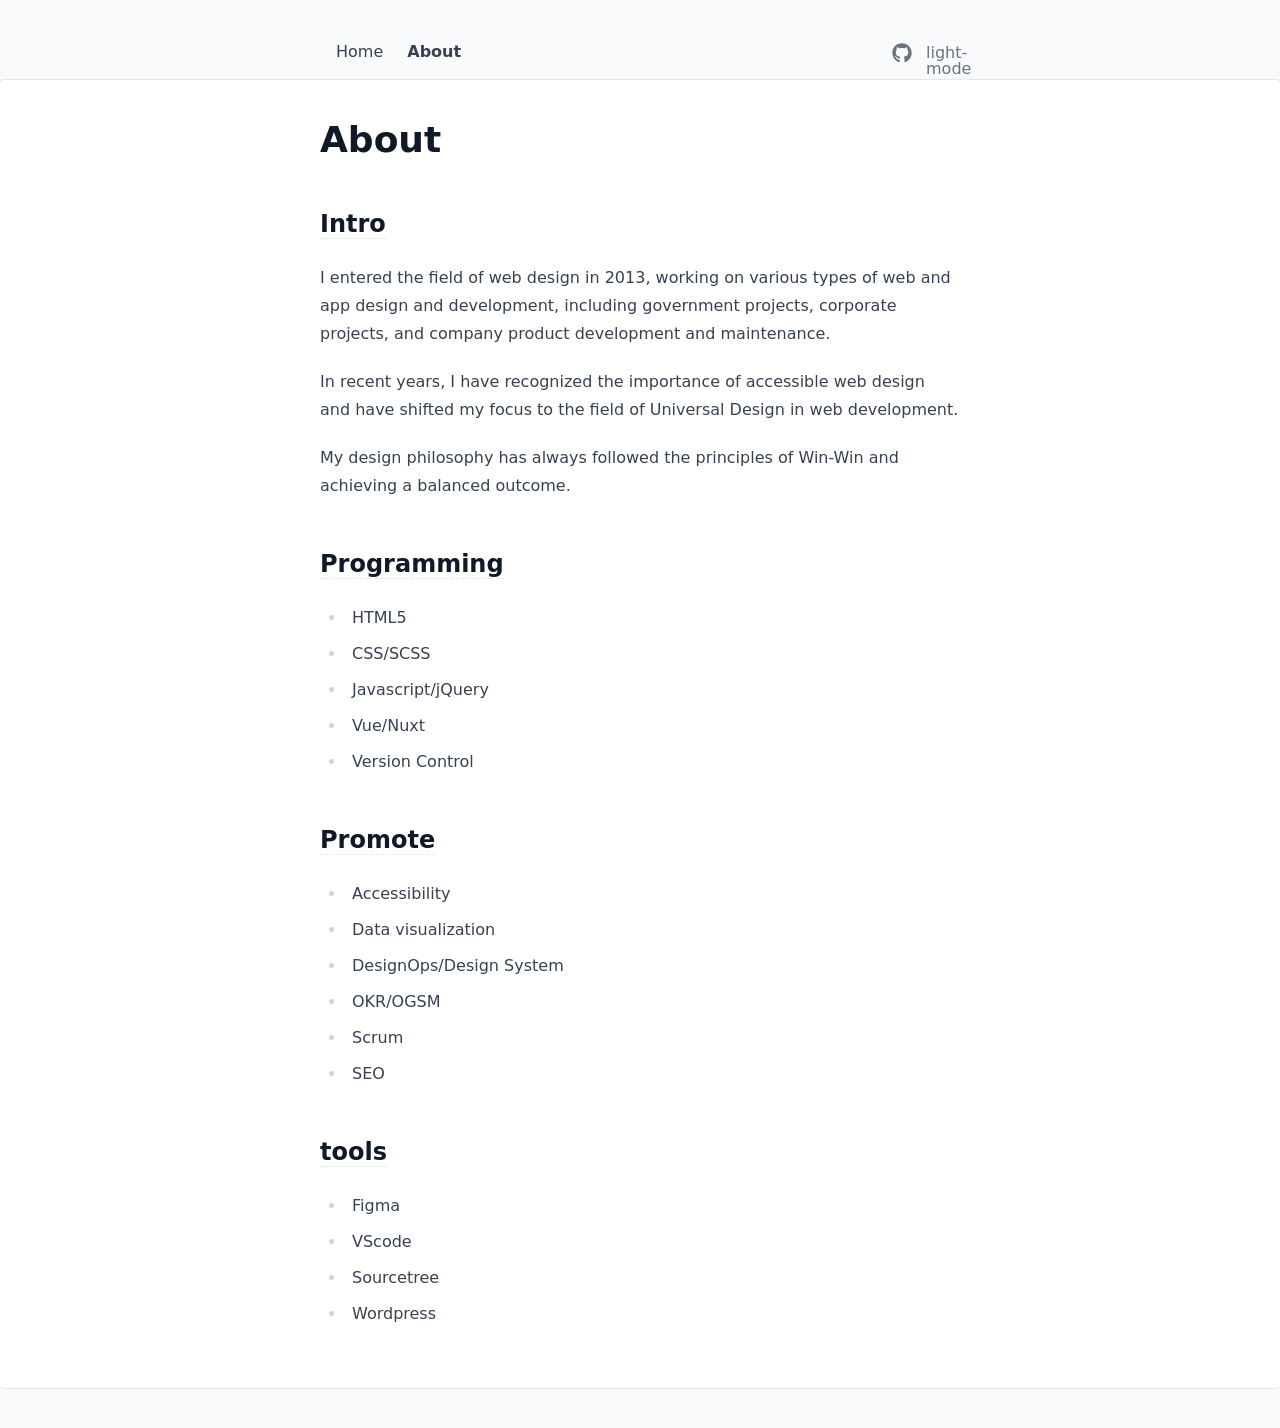
==== commit b0b4fed7: "Deploying to gh-pages from @ Neil-Lin/portfolio-by-nuxt-studio@611c110177ae2550399b74d808bb18c7c9911" ====
--- a/about/index.html
+++ b/about/index.html
@@ -5,7 +5,7 @@
 <style>.icon[data-v-9181f316]{display:inline-block;vertical-align:middle}</style>
 <style>body{--tw-bg-opacity:1;background-color:rgb(249 250 251/var(--tw-bg-opacity));--tw-text-opacity:1;color:rgb(0 0 0/var(--tw-text-opacity))}body:is(.dark *){--tw-bg-opacity:1;background-color:rgb(17 24 39/var(--tw-bg-opacity));--tw-text-opacity:1;color:rgb(255 255 255/var(--tw-text-opacity))}</style>
 <link rel="stylesheet" href="/_nuxt/entry.BIp97Nng.css">
-<link rel="preload" as="fetch" crossorigin="anonymous" href="/about/_payload.json?71d3f2e6-490f-4c1b-be2b-98faa96990da">
+<link rel="preload" as="fetch" crossorigin="anonymous" href="/about/_payload.json?685645bd-c5c1-4edb-951c-b09e09b1b40f">
 <link rel="modulepreload" as="script" crossorigin href="/_nuxt/CAwdhdBh.js">
 <link rel="modulepreload" as="script" crossorigin href="/_nuxt/BmnG3mPv.js">
 <link rel="modulepreload" as="script" crossorigin href="/_nuxt/BOZ4ujKj.js">
@@ -18,10 +18,10 @@
 <link rel="modulepreload" as="script" crossorigin href="/_nuxt/CJvYBgZd.js">
 <link rel="modulepreload" as="script" crossorigin href="/_nuxt/RaP273j8.js">
 <link rel="modulepreload" as="script" crossorigin href="/_nuxt/B8a8XcQc.js">
+<link rel="modulepreload" as="script" crossorigin href="/_nuxt/rYXwxFDf.js">
 <link rel="modulepreload" as="script" crossorigin href="/_nuxt/C9LfwMBI.js">
 <link rel="modulepreload" as="script" crossorigin href="/_nuxt/CXpFPDt6.js">
 <link rel="modulepreload" as="script" crossorigin href="/_nuxt/B_qqCplt.js">
-<link rel="modulepreload" as="script" crossorigin href="/_nuxt/rYXwxFDf.js">
 <link rel="prefetch" as="script" crossorigin href="/_nuxt/DKuv7h42.js">
 <link rel="prefetch" as="script" crossorigin href="/_nuxt/B48cn2a2.js">
 <link rel="prefetch" as="style" crossorigin href="/_nuxt/useStudio.DQTJeWrd.css">
@@ -33,5 +33,5 @@
 <meta name="description" content="About">
 <meta property="og:description" content="About">
 <meta property="og:image" content="https://fastly.picsum.photos/id/866/536/354.jpg?hmac=tGofDTV7tl2rprappPzKFiZ9vDh5MKj39oa2D--gqhA">
-<script type="module" src="/_nuxt/CAwdhdBh.js" crossorigin></script><script>"use strict";(()=>{const t=window,e=document.documentElement,c=["dark","light"],n=getStorageValue("localStorage","nuxt-color-mode")||"system";let i=n==="system"?u():n;const r=e.getAttribute("data-color-mode-forced");r&&(i=r),l(i),t["__NUXT_COLOR_MODE__"]={preference:n,value:i,getColorScheme:u,addColorScheme:l,removeColorScheme:d};function l(o){const s=""+o+"",a="";e.classList?e.classList.add(s):e.className+=" "+s,a&&e.setAttribute("data-"+a,o)}function d(o){const s=""+o+"",a="";e.classList?e.classList.remove(s):e.className=e.className.replace(new RegExp(s,"g"),""),a&&e.removeAttribute("data-"+a)}function f(o){return t.matchMedia("(prefers-color-scheme"+o+")")}function u(){if(t.matchMedia&&f("").media!=="not all"){for(const o of c)if(f(":"+o).matches)return o}return"light"}})();function getStorageValue(t,e){switch(t){case"localStorage":return window.localStorage.getItem(e);case"sessionStorage":return window.sessionStorage.getItem(e);case"cookie":return getCookie(e);default:return null}}function getCookie(t){const c=("; "+window.document.cookie).split("; "+t+"=");if(c.length===2)return c.pop()?.split(";").shift()}</script></head><body><div id="__nuxt"><div class="sm:pt-6 sm:pb-10"><!----><!----><!----><div class="nuxt-loading-indicator" style="position:fixed;top:0;right:0;left:0;pointer-events:none;width:auto;height:3px;opacity:0;background:repeating-linear-gradient(to right,#00dc82 0%,#34cdfe 50%,#0047e1 100%);background-size:Infinity% auto;transform:scaleX(0%);transform-origin:left;transition:transform 0.1s, height 0.4s, opacity 0.4s;z-index:999999;"></div><div class="flex justify-between max-w-2xl px-4 py-4 mx-auto sm:px-8"><div class="text-gray-700 dark:text-gray-200"><!--[--><a href="/" class="mr-6">Home</a><a aria-current="page" href="/about" class="font-bold router-link-exact-active mr-6">About</a><!--]--></div><div class="space-x-3 transition text-gray-500"><!----><a href="https://github.com/https://github.com/Neil-Lin" title="GitHub" class="dark:text-gray-100 hover:text-gray-700 dark:hover:text-gray-300"><svg xmlns="http://www.w3.org/2000/svg" xmlns:xlink="http://www.w3.org/1999/xlink" aria-hidden="true" role="img" class="icon w-5 h-5" style="" width="1em" height="1em" viewBox="0 0 496 512" data-v-9181f316><path fill="currentColor" d="M165.9 397.4c0 2-2.3 3.6-5.2 3.6c-3.3.3-5.6-1.3-5.6-3.6c0-2 2.3-3.6 5.2-3.6c3-.3 5.6 1.3 5.6 3.6m-31.1-4.5c-.7 2 1.3 4.3 4.3 4.9c2.6 1 5.6 0 6.2-2s-1.3-4.3-4.3-5.2c-2.6-.7-5.5.3-6.2 2.3m44.2-1.7c-2.9.7-4.9 2.6-4.6 4.9c.3 2 2.9 3.3 5.9 2.6c2.9-.7 4.9-2.6 4.6-4.6c-.3-1.9-3-3.2-5.9-2.9M244.8 8C106.1 8 0 113.3 0 252c0 110.9 69.8 205.8 169.5 239.2c12.8 2.3 17.3-5.6 17.3-12.1c0-6.2-.3-40.4-.3-61.4c0 0-70 15-84.7-29.8c0 0-11.4-29.1-27.8-36.6c0 0-22.9-15.7 1.6-15.4c0 0 24.9 2 38.6 25.8c21.9 38.6 58.6 27.5 72.9 20.9c2.3-16 8.8-27.1 16-33.7c-55.9-6.2-112.3-14.3-112.3-110.5c0-27.5 7.6-41.3 23.6-58.9c-2.6-6.5-11.1-33.3 2.6-67.9c20.9-6.5 69 27 69 27c20-5.6 41.5-8.5 62.8-8.5s42.8 2.9 62.8 8.5c0 0 48.1-33.6 69-27c13.7 34.7 5.2 61.4 2.6 67.9c16 17.7 25.8 31.5 25.8 58.9c0 96.5-58.9 104.2-114.8 110.5c9.2 7.9 17 22.9 17 46.4c0 33.7-.3 75.4-.3 83.6c0 6.5 4.6 14.4 17.3 12.1C428.2 457.8 496 362.9 496 252C496 113.3 383.5 8 244.8 8M97.2 352.9c-1.3 1-1 3.3.7 5.2c1.6 1.6 3.9 2.3 5.2 1c1.3-1 1-3.3-.7-5.2c-1.6-1.6-3.9-2.3-5.2-1m-10.8-8.1c-.7 1.3.3 2.9 2.3 3.9c1.6 1 3.6.7 4.3-.7c.7-1.3-.3-2.9-2.3-3.9c-2-.6-3.6-.3-4.3.7m32.4 35.6c-1.6 1.3-1 4.3 1.3 6.2c2.3 2.3 5.2 2.6 6.5 1c1.3-1.3.7-4.3-1.3-6.2c-2.2-2.3-5.2-2.6-6.5-1m-11.4-14.7c-1.6 1-1.6 3.6 0 5.9s4.3 3.3 5.6 2.3c1.6-1.3 1.6-3.9 0-6.2c-1.4-2.3-4-3.3-5.6-2"/></svg></a><!----><button aria-label="Color Mode" class="inline-block w-5 dark:text-gray-100 hover:text-gray-700 dark:hover:text-gray-300"><span>...</span></button></div></div><!--[--><div class="document-driven-page"><div class="py-10 m-auto bg-white sm:px-8 ring-1 ring-gray-200 dark:ring-gray-700 dark:bg-gray-800 sm:rounded"><main class="max-w-2xl px-4 mx-auto prose dark:prose-invert prose-pre:bg-gray-100 dark:prose-pre:bg-gray-900 hover:prose-a:text-primary-400 prose-a:font-normal prose-a:no-underline prose-a:border-dashed prose-a:border-b hover:prose-a:border-solid hover:prose-a:border-primary-400"><!--[--><div><h1 id="about"><!--[-->About<!--]--></h1><h2 id="intro"><a href="#intro"><!--[-->Intro<!--]--></a></h2><p><!--[-->I entered the field of web design in 2013, working on various types of web and app design and development, including government projects, corporate projects, and company product development and maintenance.<!--]--></p><p><!--[-->In recent years, I have recognized the importance of accessible web design and have shifted my focus to the field of Universal Design in web development.<!--]--></p><p><!--[-->My design philosophy has always followed the principles of Win-Win and achieving a balanced outcome.<!--]--></p><h2 id="programming"><a href="#programming"><!--[-->Programming<!--]--></a></h2><ul><!--[--><li><!--[-->HTML5<!--]--></li><li><!--[-->CSS/SCSS<!--]--></li><li><!--[-->Javascript/jQuery<!--]--></li><li><!--[-->Vue/Nuxt<!--]--></li><li><!--[-->Version Control<!--]--></li><!--]--></ul><h2 id="promote"><a href="#promote"><!--[--><strong><!--[-->Promote<!--]--></strong><!--]--></a></h2><ul><!--[--><li><!--[-->Accessibility<!--]--></li><li><!--[-->Data visualization<!--]--></li><li><!--[-->DesignOps/Design System<!--]--></li><li><!--[-->OKR/OGSM<!--]--></li><li><!--[-->Scrum<!--]--></li><li><!--[-->SEO<!--]--></li><!--]--></ul><h2 id="tools"><a href="#tools"><!--[--><strong><!--[-->tools<!--]--></strong><!--]--></a></h2><ul><!--[--><li><!--[-->Figma<!--]--></li><li><!--[-->VScode<!--]--></li><li><!--[-->Sourcetree<!--]--></li><li><!--[-->Wordpress<!--]--></li><!--]--></ul></div><!--]--></main></div></div><!--]--></div></div><div id="teleports"></div><script type="application/json" data-nuxt-data="nuxt-app" data-ssr="true" id="__NUXT_DATA__" data-src="/about/_payload.json?71d3f2e6-490f-4c1b-be2b-98faa96990da">[{"state":1,"once":200,"_errors":201,"serverRendered":5,"path":11,"prerenderedAt":203},["Reactive",2],{"$scolor-mode":3,"$sdd-pages":7,"$sdd-surrounds":175,"$sdd-globals":189,"$sdd-navigation":191,"$sicons":194},{"preference":4,"value":4,"unknown":5,"forced":6},"system",true,false,["ShallowRef",8],["ShallowReactive",9],{"/about":10},{"_path":11,"_dir":12,"_draft":6,"_partial":6,"_locale":12,"title":13,"description":12,"navigation":14,"layout":15,"head":16,"body":18,"_type":169,"_id":170,"_source":171,"_file":172,"_stem":173,"_extension":174},"/about","","About",{"title":13},"full-width",{"description":13,"image":17},"https://fastly.picsum.photos/id/866/536/354.jpg?hmac=tGofDTV7tl2rprappPzKFiZ9vDh5MKj39oa2D--gqhA",{"type":19,"children":20,"toc":162},"root",[21,29,36,42,47,52,58,88,98,131,139],{"type":22,"tag":23,"props":24,"children":26},"element","h1",{"id":25},"about",[27],{"type":28,"value":13},"text",{"type":22,"tag":30,"props":31,"children":33},"h2",{"id":32},"intro",[34],{"type":28,"value":35},"Intro",{"type":22,"tag":37,"props":38,"children":39},"p",{},[40],{"type":28,"value":41},"I entered the field of web design in 2013, working on various types of web and app design and development, including government projects, corporate projects, and company product development and maintenance.",{"type":22,"tag":37,"props":43,"children":44},{},[45],{"type":28,"value":46},"In recent years, I have recognized the importance of accessible web design and have shifted my focus to the field of Universal Design in web development.",{"type":22,"tag":37,"props":48,"children":49},{},[50],{"type":28,"value":51},"My design philosophy has always followed the principles of Win-Win and achieving a balanced outcome.",{"type":22,"tag":30,"props":53,"children":55},{"id":54},"programming",[56],{"type":28,"value":57},"Programming",{"type":22,"tag":59,"props":60,"children":61},"ul",{},[62,68,73,78,83],{"type":22,"tag":63,"props":64,"children":65},"li",{},[66],{"type":28,"value":67},"HTML5",{"type":22,"tag":63,"props":69,"children":70},{},[71],{"type":28,"value":72},"CSS/SCSS",{"type":22,"tag":63,"props":74,"children":75},{},[76],{"type":28,"value":77},"Javascript/jQuery",{"type":22,"tag":63,"props":79,"children":80},{},[81],{"type":28,"value":82},"Vue/Nuxt",{"type":22,"tag":63,"props":84,"children":85},{},[86],{"type":28,"value":87},"Version Control",{"type":22,"tag":30,"props":89,"children":91},{"id":90},"promote",[92],{"type":22,"tag":93,"props":94,"children":95},"strong",{},[96],{"type":28,"value":97},"Promote",{"type":22,"tag":59,"props":99,"children":100},{},[101,106,111,116,121,126],{"type":22,"tag":63,"props":102,"children":103},{},[104],{"type":28,"value":105},"Accessibility",{"type":22,"tag":63,"props":107,"children":108},{},[109],{"type":28,"value":110},"Data visualization",{"type":22,"tag":63,"props":112,"children":113},{},[114],{"type":28,"value":115},"DesignOps/Design System",{"type":22,"tag":63,"props":117,"children":118},{},[119],{"type":28,"value":120},"OKR/OGSM",{"type":22,"tag":63,"props":122,"children":123},{},[124],{"type":28,"value":125},"Scrum",{"type":22,"tag":63,"props":127,"children":128},{},[129],{"type":28,"value":130},"SEO",{"type":22,"tag":30,"props":132,"children":134},{"id":133},"tools",[135],{"type":22,"tag":93,"props":136,"children":137},{},[138],{"type":28,"value":133},{"type":22,"tag":59,"props":140,"children":141},{},[142,147,152,157],{"type":22,"tag":63,"props":143,"children":144},{},[145],{"type":28,"value":146},"Figma",{"type":22,"tag":63,"props":148,"children":149},{},[150],{"type":28,"value":151},"VScode",{"type":22,"tag":63,"props":153,"children":154},{},[155],{"type":28,"value":156},"Sourcetree",{"type":22,"tag":63,"props":158,"children":159},{},[160],{"type":28,"value":161},"Wordpress",{"title":12,"searchDepth":163,"depth":163,"links":164},2,[165,166,167,168],{"id":32,"depth":163,"text":35},{"id":54,"depth":163,"text":57},{"id":90,"depth":163,"text":97},{"id":133,"depth":163,"text":133},"markdown","content:2.about.md","content","2.about.md","2.about","md",["ShallowRef",176],["ShallowReactive",177],{"/about":178},[179,188],{"_path":180,"_dir":12,"_draft":6,"_partial":6,"_locale":12,"title":181,"description":182,"navigation":183,"layout":15,"_type":169,"_id":185,"_source":171,"_file":186,"_stem":187,"_extension":174},"/","Hi, I'm Neil. 👋","I am a UI/UX designer who is passionate about universal design.",{"title":184},"Home","content:1.index.md","1.index.md","1.index",null,["ShallowRef",190],{},[192,193],{"title":184,"_path":180,"layout":15},{"title":13,"_path":11,"layout":15},{"fa-brands:github":195},{"left":196,"top":196,"width":197,"height":198,"rotate":196,"vFlip":6,"hFlip":6,"body":199},0,496,512,"\u003Cpath fill=\"currentColor\" d=\"M165.9 397.4c0 2-2.3 3.6-5.2 3.6c-3.3.3-5.6-1.3-5.6-3.6c0-2 2.3-3.6 5.2-3.6c3-.3 5.6 1.3 5.6 3.6m-31.1-4.5c-.7 2 1.3 4.3 4.3 4.9c2.6 1 5.6 0 6.2-2s-1.3-4.3-4.3-5.2c-2.6-.7-5.5.3-6.2 2.3m44.2-1.7c-2.9.7-4.9 2.6-4.6 4.9c.3 2 2.9 3.3 5.9 2.6c2.9-.7 4.9-2.6 4.6-4.6c-.3-1.9-3-3.2-5.9-2.9M244.8 8C106.1 8 0 113.3 0 252c0 110.9 69.8 205.8 169.5 239.2c12.8 2.3 17.3-5.6 17.3-12.1c0-6.2-.3-40.4-.3-61.4c0 0-70 15-84.7-29.8c0 0-11.4-29.1-27.8-36.6c0 0-22.9-15.7 1.6-15.4c0 0 24.9 2 38.6 25.8c21.9 38.6 58.6 27.5 72.9 20.9c2.3-16 8.8-27.1 16-33.7c-55.9-6.2-112.3-14.3-112.3-110.5c0-27.5 7.6-41.3 23.6-58.9c-2.6-6.5-11.1-33.3 2.6-67.9c20.9-6.5 69 27 69 27c20-5.6 41.5-8.5 62.8-8.5s42.8 2.9 62.8 8.5c0 0 48.1-33.6 69-27c13.7 34.7 5.2 61.4 2.6 67.9c16 17.7 25.8 31.5 25.8 58.9c0 96.5-58.9 104.2-114.8 110.5c9.2 7.9 17 22.9 17 46.4c0 33.7-.3 75.4-.3 83.6c0 6.5 4.6 14.4 17.3 12.1C428.2 457.8 496 362.9 496 252C496 113.3 383.5 8 244.8 8M97.2 352.9c-1.3 1-1 3.3.7 5.2c1.6 1.6 3.9 2.3 5.2 1c1.3-1 1-3.3-.7-5.2c-1.6-1.6-3.9-2.3-5.2-1m-10.8-8.1c-.7 1.3.3 2.9 2.3 3.9c1.6 1 3.6.7 4.3-.7c.7-1.3-.3-2.9-2.3-3.9c-2-.6-3.6-.3-4.3.7m32.4 35.6c-1.6 1.3-1 4.3 1.3 6.2c2.3 2.3 5.2 2.6 6.5 1c1.3-1.3.7-4.3-1.3-6.2c-2.2-2.3-5.2-2.6-6.5-1m-11.4-14.7c-1.6 1-1.6 3.6 0 5.9s4.3 3.3 5.6 2.3c1.6-1.3 1.6-3.9 0-6.2c-1.4-2.3-4-3.3-5.6-2\"/>",["Set"],["ShallowReactive",202],{},1727932951204]</script>
-<script>window.__NUXT__={};window.__NUXT__.config={public:{studio:{apiURL:"https://api.nuxt.studio",iframeMessagingAllowedOrigins:""},mdc:{components:{prose:true,map:{p:"prose-p",a:"prose-a",blockquote:"prose-blockquote","code-inline":"prose-code-inline",code:"ProseCodeInline",em:"prose-em",h1:"prose-h1",h2:"prose-h2",h3:"prose-h3",h4:"prose-h4",h5:"prose-h5",h6:"prose-h6",hr:"prose-hr",img:"prose-img",ul:"prose-ul",ol:"prose-ol",li:"prose-li",strong:"prose-strong",table:"prose-table",thead:"prose-thead",tbody:"prose-tbody",td:"prose-td",th:"prose-th",tr:"prose-tr"}},headings:{anchorLinks:{h1:false,h2:true,h3:true,h4:true,h5:false,h6:false}}},content:{locales:[],defaultLocale:"",integrity:1727932934610,experimental:{stripQueryParameters:false,advanceQuery:false,clientDB:false},respectPathCase:false,api:{baseURL:"/api/_content"},navigation:{fields:["layout"]},tags:{p:"prose-p",a:"prose-a",blockquote:"prose-blockquote","code-inline":"prose-code-inline",code:"ProseCodeInline",em:"prose-em",h1:"prose-h1",h2:"prose-h2",h3:"prose-h3",h4:"prose-h4",h5:"prose-h5",h6:"prose-h6",hr:"prose-hr",img:"prose-img",ul:"prose-ul",ol:"prose-ol",li:"prose-li",strong:"prose-strong",table:"prose-table",thead:"prose-thead",tbody:"prose-tbody",td:"prose-td",th:"prose-th",tr:"prose-tr"},highlight:{theme:{dark:"github-dark",default:"github-light"},highlighter:"shiki",langs:["js","jsx","json","ts","tsx","vue","css","html","bash","md","mdc","yaml"]},wsUrl:"",documentDriven:{page:true,navigation:true,surround:true,globals:{},layoutFallbacks:["theme"],injectPage:true},host:"",trailingSlash:false,search:"",contentHead:true,anchorLinks:{depth:4,exclude:[1]}}},app:{baseURL:"/",buildId:"71d3f2e6-490f-4c1b-be2b-98faa96990da",buildAssetsDir:"/_nuxt/",cdnURL:""}}</script></body></html>+<script type="module" src="/_nuxt/CAwdhdBh.js" crossorigin></script><script>"use strict";(()=>{const t=window,e=document.documentElement,c=["dark","light"],n=getStorageValue("localStorage","nuxt-color-mode")||"system";let i=n==="system"?u():n;const r=e.getAttribute("data-color-mode-forced");r&&(i=r),l(i),t["__NUXT_COLOR_MODE__"]={preference:n,value:i,getColorScheme:u,addColorScheme:l,removeColorScheme:d};function l(o){const s=""+o+"",a="";e.classList?e.classList.add(s):e.className+=" "+s,a&&e.setAttribute("data-"+a,o)}function d(o){const s=""+o+"",a="";e.classList?e.classList.remove(s):e.className=e.className.replace(new RegExp(s,"g"),""),a&&e.removeAttribute("data-"+a)}function f(o){return t.matchMedia("(prefers-color-scheme"+o+")")}function u(){if(t.matchMedia&&f("").media!=="not all"){for(const o of c)if(f(":"+o).matches)return o}return"light"}})();function getStorageValue(t,e){switch(t){case"localStorage":return window.localStorage.getItem(e);case"sessionStorage":return window.sessionStorage.getItem(e);case"cookie":return getCookie(e);default:return null}}function getCookie(t){const c=("; "+window.document.cookie).split("; "+t+"=");if(c.length===2)return c.pop()?.split(";").shift()}</script></head><body><div id="__nuxt"><div class="sm:pt-6 sm:pb-10"><!----><!----><!----><div class="nuxt-loading-indicator" style="position:fixed;top:0;right:0;left:0;pointer-events:none;width:auto;height:3px;opacity:0;background:repeating-linear-gradient(to right,#00dc82 0%,#34cdfe 50%,#0047e1 100%);background-size:Infinity% auto;transform:scaleX(0%);transform-origin:left;transition:transform 0.1s, height 0.4s, opacity 0.4s;z-index:999999;"></div><div class="flex justify-between max-w-2xl px-4 py-4 mx-auto sm:px-8"><div class="text-gray-700 dark:text-gray-200"><!--[--><a href="/" class="mr-6">Home</a><a aria-current="page" href="/about" class="font-bold router-link-exact-active mr-6">About</a><!--]--></div><div class="space-x-3 transition text-gray-500"><!----><a href="https://github.com/https://github.com/Neil-Lin" title="GitHub" class="dark:text-gray-100 hover:text-gray-700 dark:hover:text-gray-300"><svg xmlns="http://www.w3.org/2000/svg" xmlns:xlink="http://www.w3.org/1999/xlink" aria-hidden="true" role="img" class="icon w-5 h-5" style="" width="1em" height="1em" viewBox="0 0 496 512" data-v-9181f316><path fill="currentColor" d="M165.9 397.4c0 2-2.3 3.6-5.2 3.6c-3.3.3-5.6-1.3-5.6-3.6c0-2 2.3-3.6 5.2-3.6c3-.3 5.6 1.3 5.6 3.6m-31.1-4.5c-.7 2 1.3 4.3 4.3 4.9c2.6 1 5.6 0 6.2-2s-1.3-4.3-4.3-5.2c-2.6-.7-5.5.3-6.2 2.3m44.2-1.7c-2.9.7-4.9 2.6-4.6 4.9c.3 2 2.9 3.3 5.9 2.6c2.9-.7 4.9-2.6 4.6-4.6c-.3-1.9-3-3.2-5.9-2.9M244.8 8C106.1 8 0 113.3 0 252c0 110.9 69.8 205.8 169.5 239.2c12.8 2.3 17.3-5.6 17.3-12.1c0-6.2-.3-40.4-.3-61.4c0 0-70 15-84.7-29.8c0 0-11.4-29.1-27.8-36.6c0 0-22.9-15.7 1.6-15.4c0 0 24.9 2 38.6 25.8c21.9 38.6 58.6 27.5 72.9 20.9c2.3-16 8.8-27.1 16-33.7c-55.9-6.2-112.3-14.3-112.3-110.5c0-27.5 7.6-41.3 23.6-58.9c-2.6-6.5-11.1-33.3 2.6-67.9c20.9-6.5 69 27 69 27c20-5.6 41.5-8.5 62.8-8.5s42.8 2.9 62.8 8.5c0 0 48.1-33.6 69-27c13.7 34.7 5.2 61.4 2.6 67.9c16 17.7 25.8 31.5 25.8 58.9c0 96.5-58.9 104.2-114.8 110.5c9.2 7.9 17 22.9 17 46.4c0 33.7-.3 75.4-.3 83.6c0 6.5 4.6 14.4 17.3 12.1C428.2 457.8 496 362.9 496 252C496 113.3 383.5 8 244.8 8M97.2 352.9c-1.3 1-1 3.3.7 5.2c1.6 1.6 3.9 2.3 5.2 1c1.3-1 1-3.3-.7-5.2c-1.6-1.6-3.9-2.3-5.2-1m-10.8-8.1c-.7 1.3.3 2.9 2.3 3.9c1.6 1 3.6.7 4.3-.7c.7-1.3-.3-2.9-2.3-3.9c-2-.6-3.6-.3-4.3.7m32.4 35.6c-1.6 1.3-1 4.3 1.3 6.2c2.3 2.3 5.2 2.6 6.5 1c1.3-1.3.7-4.3-1.3-6.2c-2.2-2.3-5.2-2.6-6.5-1m-11.4-14.7c-1.6 1-1.6 3.6 0 5.9s4.3 3.3 5.6 2.3c1.6-1.3 1.6-3.9 0-6.2c-1.4-2.3-4-3.3-5.6-2"/></svg></a><!----><button aria-label="Color Mode" class="inline-block w-5 dark:text-gray-100 hover:text-gray-700 dark:hover:text-gray-300"><span>...</span></button></div></div><!--[--><div class="document-driven-page"><div class="py-10 m-auto bg-white sm:px-8 ring-1 ring-gray-200 dark:ring-gray-700 dark:bg-gray-800 sm:rounded"><main class="max-w-2xl px-4 mx-auto prose dark:prose-invert prose-pre:bg-gray-100 dark:prose-pre:bg-gray-900 hover:prose-a:text-primary-400 prose-a:font-normal prose-a:no-underline prose-a:border-dashed prose-a:border-b hover:prose-a:border-solid hover:prose-a:border-primary-400"><!--[--><div><h1 id="about"><!--[-->About<!--]--></h1><h2 id="intro"><a href="#intro"><!--[--><strong><!--[-->Intro<!--]--></strong><!--]--></a></h2><p><!--[-->I entered the field of web design in 2013, working on various types of web and app design and development, including government projects, corporate projects, and company product development and maintenance.<!--]--></p><p><!--[-->In recent years, I have recognized the importance of accessible web design and have shifted my focus to the field of Universal Design in web development.<!--]--></p><p><!--[-->My design philosophy has always followed the principles of Win-Win and achieving a balanced outcome.<!--]--></p><h2 id="programming"><a href="#programming"><!--[--><strong><!--[-->Programming<!--]--></strong><!--]--></a></h2><ul><!--[--><li><!--[-->HTML5<!--]--></li><li><!--[-->CSS/SCSS<!--]--></li><li><!--[-->Javascript/jQuery<!--]--></li><li><!--[-->Vue/Nuxt<!--]--></li><li><!--[-->Version Control<!--]--></li><!--]--></ul><h2 id="promote"><a href="#promote"><!--[--><strong><!--[-->Promote<!--]--></strong><!--]--></a></h2><ul><!--[--><li><!--[-->Accessibility<!--]--></li><li><!--[-->Data visualization<!--]--></li><li><!--[-->DesignOps/Design System<!--]--></li><li><!--[-->OKR/OGSM<!--]--></li><li><!--[-->Scrum<!--]--></li><li><!--[-->SEO<!--]--></li><!--]--></ul><h2 id="tools"><a href="#tools"><!--[--><strong><!--[-->tools<!--]--></strong><!--]--></a></h2><ul><!--[--><li><!--[-->Figma<!--]--></li><li><!--[-->VScode<!--]--></li><li><!--[-->Sourcetree<!--]--></li><li><!--[-->Wordpress<!--]--></li><!--]--></ul></div><!--]--></main></div></div><!--]--></div></div><div id="teleports"></div><script type="application/json" data-nuxt-data="nuxt-app" data-ssr="true" id="__NUXT_DATA__" data-src="/about/_payload.json?685645bd-c5c1-4edb-951c-b09e09b1b40f">[{"state":1,"once":206,"_errors":207,"serverRendered":5,"path":11,"prerenderedAt":209},["Reactive",2],{"$scolor-mode":3,"$sdd-pages":7,"$sdd-surrounds":181,"$sdd-globals":195,"$sdd-navigation":197,"$sicons":200},{"preference":4,"value":4,"unknown":5,"forced":6},"system",true,false,["ShallowRef",8],["ShallowReactive",9],{"/about":10},{"_path":11,"_dir":12,"_draft":6,"_partial":6,"_locale":12,"title":13,"description":12,"navigation":14,"layout":15,"head":16,"body":18,"_type":175,"_id":176,"_source":177,"_file":178,"_stem":179,"_extension":180},"/about","","About",{"title":13},"full-width",{"description":13,"image":17},"https://fastly.picsum.photos/id/866/536/354.jpg?hmac=tGofDTV7tl2rprappPzKFiZ9vDh5MKj39oa2D--gqhA",{"type":19,"children":20,"toc":168},"root",[21,29,40,46,51,56,65,95,104,137,145],{"type":22,"tag":23,"props":24,"children":26},"element","h1",{"id":25},"about",[27],{"type":28,"value":13},"text",{"type":22,"tag":30,"props":31,"children":33},"h2",{"id":32},"intro",[34],{"type":22,"tag":35,"props":36,"children":37},"strong",{},[38],{"type":28,"value":39},"Intro",{"type":22,"tag":41,"props":42,"children":43},"p",{},[44],{"type":28,"value":45},"I entered the field of web design in 2013, working on various types of web and app design and development, including government projects, corporate projects, and company product development and maintenance.",{"type":22,"tag":41,"props":47,"children":48},{},[49],{"type":28,"value":50},"In recent years, I have recognized the importance of accessible web design and have shifted my focus to the field of Universal Design in web development.",{"type":22,"tag":41,"props":52,"children":53},{},[54],{"type":28,"value":55},"My design philosophy has always followed the principles of Win-Win and achieving a balanced outcome.",{"type":22,"tag":30,"props":57,"children":59},{"id":58},"programming",[60],{"type":22,"tag":35,"props":61,"children":62},{},[63],{"type":28,"value":64},"Programming",{"type":22,"tag":66,"props":67,"children":68},"ul",{},[69,75,80,85,90],{"type":22,"tag":70,"props":71,"children":72},"li",{},[73],{"type":28,"value":74},"HTML5",{"type":22,"tag":70,"props":76,"children":77},{},[78],{"type":28,"value":79},"CSS/SCSS",{"type":22,"tag":70,"props":81,"children":82},{},[83],{"type":28,"value":84},"Javascript/jQuery",{"type":22,"tag":70,"props":86,"children":87},{},[88],{"type":28,"value":89},"Vue/Nuxt",{"type":22,"tag":70,"props":91,"children":92},{},[93],{"type":28,"value":94},"Version Control",{"type":22,"tag":30,"props":96,"children":98},{"id":97},"promote",[99],{"type":22,"tag":35,"props":100,"children":101},{},[102],{"type":28,"value":103},"Promote",{"type":22,"tag":66,"props":105,"children":106},{},[107,112,117,122,127,132],{"type":22,"tag":70,"props":108,"children":109},{},[110],{"type":28,"value":111},"Accessibility",{"type":22,"tag":70,"props":113,"children":114},{},[115],{"type":28,"value":116},"Data visualization",{"type":22,"tag":70,"props":118,"children":119},{},[120],{"type":28,"value":121},"DesignOps/Design System",{"type":22,"tag":70,"props":123,"children":124},{},[125],{"type":28,"value":126},"OKR/OGSM",{"type":22,"tag":70,"props":128,"children":129},{},[130],{"type":28,"value":131},"Scrum",{"type":22,"tag":70,"props":133,"children":134},{},[135],{"type":28,"value":136},"SEO",{"type":22,"tag":30,"props":138,"children":140},{"id":139},"tools",[141],{"type":22,"tag":35,"props":142,"children":143},{},[144],{"type":28,"value":139},{"type":22,"tag":66,"props":146,"children":147},{},[148,153,158,163],{"type":22,"tag":70,"props":149,"children":150},{},[151],{"type":28,"value":152},"Figma",{"type":22,"tag":70,"props":154,"children":155},{},[156],{"type":28,"value":157},"VScode",{"type":22,"tag":70,"props":159,"children":160},{},[161],{"type":28,"value":162},"Sourcetree",{"type":22,"tag":70,"props":164,"children":165},{},[166],{"type":28,"value":167},"Wordpress",{"title":12,"searchDepth":169,"depth":169,"links":170},2,[171,172,173,174],{"id":32,"depth":169,"text":39},{"id":58,"depth":169,"text":64},{"id":97,"depth":169,"text":103},{"id":139,"depth":169,"text":139},"markdown","content:2.about.md","content","2.about.md","2.about","md",["ShallowRef",182],["ShallowReactive",183],{"/about":184},[185,194],{"_path":186,"_dir":12,"_draft":6,"_partial":6,"_locale":12,"title":187,"description":188,"navigation":189,"layout":15,"_type":175,"_id":191,"_source":177,"_file":192,"_stem":193,"_extension":180},"/","Hi, I'm Neil. 👋","I am a UI/UX designer who is passionate about universal design.",{"title":190},"Home","content:1.index.md","1.index.md","1.index",null,["ShallowRef",196],{},[198,199],{"title":190,"_path":186,"layout":15},{"title":13,"_path":11,"layout":15},{"fa-brands:github":201},{"left":202,"top":202,"width":203,"height":204,"rotate":202,"vFlip":6,"hFlip":6,"body":205},0,496,512,"\u003Cpath fill=\"currentColor\" d=\"M165.9 397.4c0 2-2.3 3.6-5.2 3.6c-3.3.3-5.6-1.3-5.6-3.6c0-2 2.3-3.6 5.2-3.6c3-.3 5.6 1.3 5.6 3.6m-31.1-4.5c-.7 2 1.3 4.3 4.3 4.9c2.6 1 5.6 0 6.2-2s-1.3-4.3-4.3-5.2c-2.6-.7-5.5.3-6.2 2.3m44.2-1.7c-2.9.7-4.9 2.6-4.6 4.9c.3 2 2.9 3.3 5.9 2.6c2.9-.7 4.9-2.6 4.6-4.6c-.3-1.9-3-3.2-5.9-2.9M244.8 8C106.1 8 0 113.3 0 252c0 110.9 69.8 205.8 169.5 239.2c12.8 2.3 17.3-5.6 17.3-12.1c0-6.2-.3-40.4-.3-61.4c0 0-70 15-84.7-29.8c0 0-11.4-29.1-27.8-36.6c0 0-22.9-15.7 1.6-15.4c0 0 24.9 2 38.6 25.8c21.9 38.6 58.6 27.5 72.9 20.9c2.3-16 8.8-27.1 16-33.7c-55.9-6.2-112.3-14.3-112.3-110.5c0-27.5 7.6-41.3 23.6-58.9c-2.6-6.5-11.1-33.3 2.6-67.9c20.9-6.5 69 27 69 27c20-5.6 41.5-8.5 62.8-8.5s42.8 2.9 62.8 8.5c0 0 48.1-33.6 69-27c13.7 34.7 5.2 61.4 2.6 67.9c16 17.7 25.8 31.5 25.8 58.9c0 96.5-58.9 104.2-114.8 110.5c9.2 7.9 17 22.9 17 46.4c0 33.7-.3 75.4-.3 83.6c0 6.5 4.6 14.4 17.3 12.1C428.2 457.8 496 362.9 496 252C496 113.3 383.5 8 244.8 8M97.2 352.9c-1.3 1-1 3.3.7 5.2c1.6 1.6 3.9 2.3 5.2 1c1.3-1 1-3.3-.7-5.2c-1.6-1.6-3.9-2.3-5.2-1m-10.8-8.1c-.7 1.3.3 2.9 2.3 3.9c1.6 1 3.6.7 4.3-.7c.7-1.3-.3-2.9-2.3-3.9c-2-.6-3.6-.3-4.3.7m32.4 35.6c-1.6 1.3-1 4.3 1.3 6.2c2.3 2.3 5.2 2.6 6.5 1c1.3-1.3.7-4.3-1.3-6.2c-2.2-2.3-5.2-2.6-6.5-1m-11.4-14.7c-1.6 1-1.6 3.6 0 5.9s4.3 3.3 5.6 2.3c1.6-1.3 1.6-3.9 0-6.2c-1.4-2.3-4-3.3-5.6-2\"/>",["Set"],["ShallowReactive",208],{},1727934852236]</script>
+<script>window.__NUXT__={};window.__NUXT__.config={public:{studio:{apiURL:"https://api.nuxt.studio",iframeMessagingAllowedOrigins:""},mdc:{components:{prose:true,map:{p:"prose-p",a:"prose-a",blockquote:"prose-blockquote","code-inline":"prose-code-inline",code:"ProseCodeInline",em:"prose-em",h1:"prose-h1",h2:"prose-h2",h3:"prose-h3",h4:"prose-h4",h5:"prose-h5",h6:"prose-h6",hr:"prose-hr",img:"prose-img",ul:"prose-ul",ol:"prose-ol",li:"prose-li",strong:"prose-strong",table:"prose-table",thead:"prose-thead",tbody:"prose-tbody",td:"prose-td",th:"prose-th",tr:"prose-tr"}},headings:{anchorLinks:{h1:false,h2:true,h3:true,h4:true,h5:false,h6:false}}},content:{locales:[],defaultLocale:"",integrity:1727934835664,experimental:{stripQueryParameters:false,advanceQuery:false,clientDB:false},respectPathCase:false,api:{baseURL:"/api/_content"},navigation:{fields:["layout"]},tags:{p:"prose-p",a:"prose-a",blockquote:"prose-blockquote","code-inline":"prose-code-inline",code:"ProseCodeInline",em:"prose-em",h1:"prose-h1",h2:"prose-h2",h3:"prose-h3",h4:"prose-h4",h5:"prose-h5",h6:"prose-h6",hr:"prose-hr",img:"prose-img",ul:"prose-ul",ol:"prose-ol",li:"prose-li",strong:"prose-strong",table:"prose-table",thead:"prose-thead",tbody:"prose-tbody",td:"prose-td",th:"prose-th",tr:"prose-tr"},highlight:{theme:{dark:"github-dark",default:"github-light"},highlighter:"shiki",langs:["js","jsx","json","ts","tsx","vue","css","html","bash","md","mdc","yaml"]},wsUrl:"",documentDriven:{page:true,navigation:true,surround:true,globals:{},layoutFallbacks:["theme"],injectPage:true},host:"",trailingSlash:false,search:"",contentHead:true,anchorLinks:{depth:4,exclude:[1]}}},app:{baseURL:"/",buildId:"685645bd-c5c1-4edb-951c-b09e09b1b40f",buildAssetsDir:"/_nuxt/",cdnURL:""}}</script></body></html>
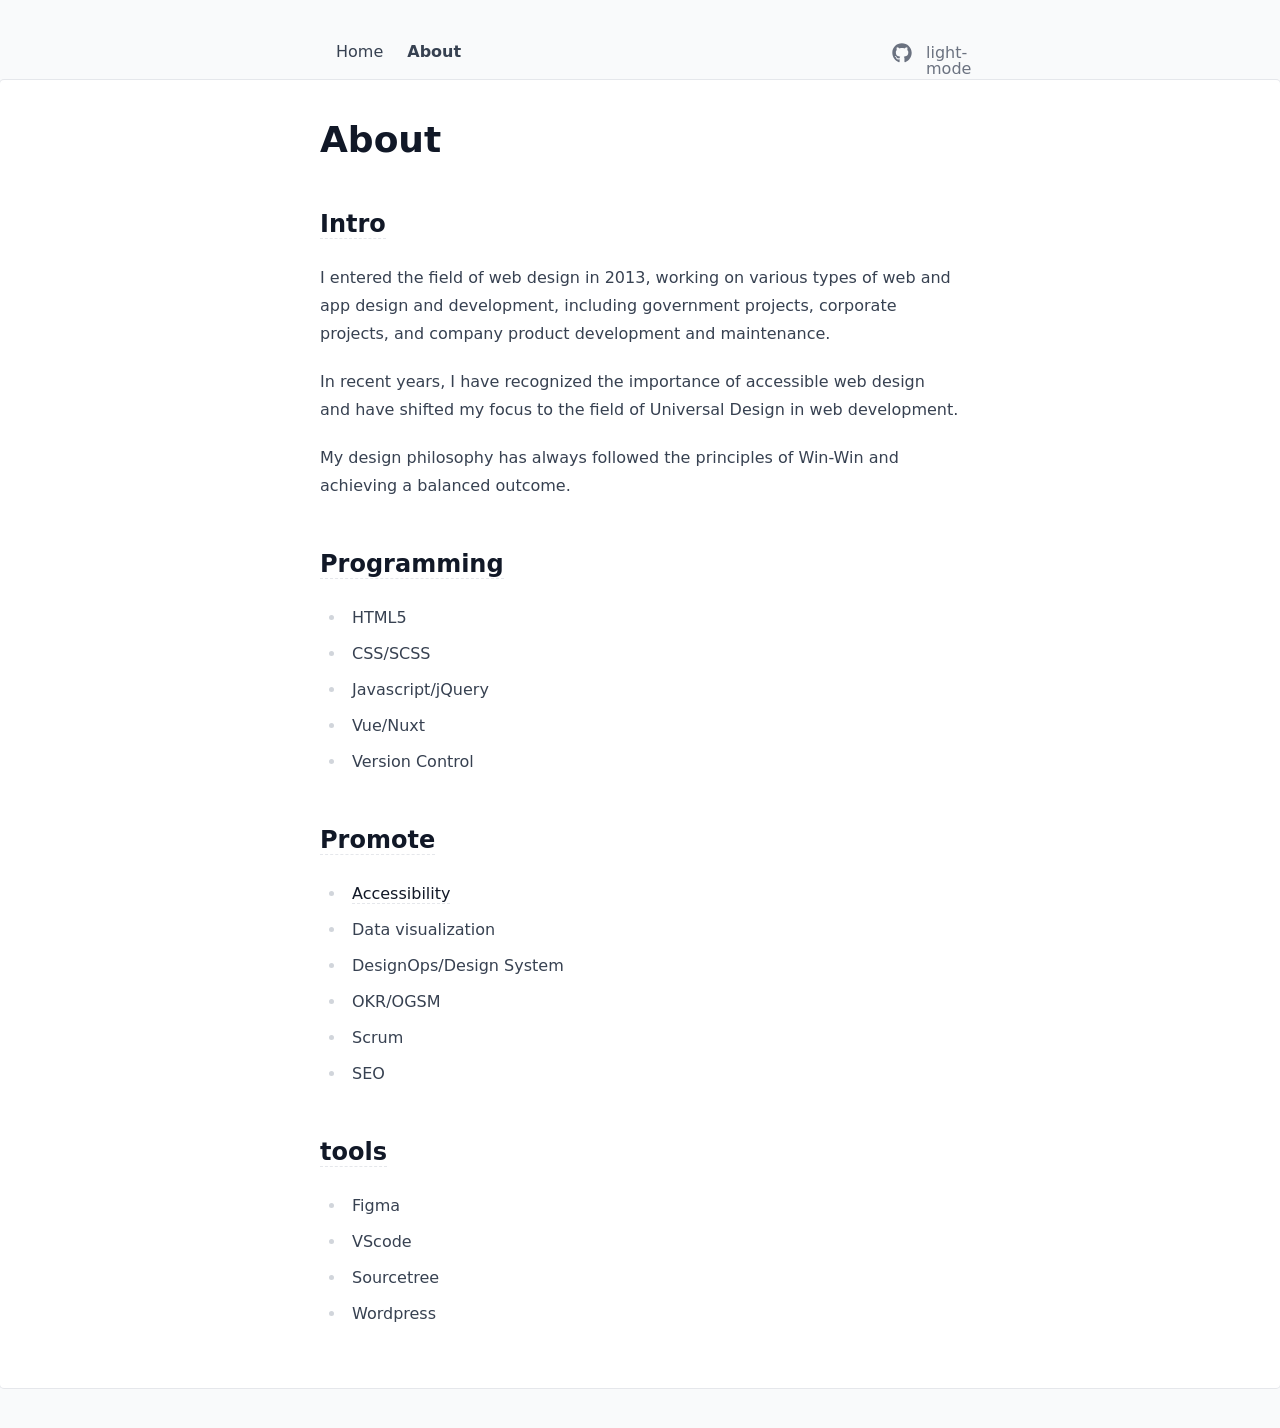
==== commit d1b9bd69: "Deploying to gh-pages from @ Neil-Lin/portfolio-by-nuxt-studio@a7e312af7f2cde27f50c1a05b329363b9ecf3" ====
--- a/about/index.html
+++ b/about/index.html
@@ -2,36 +2,37 @@
 <meta name="viewport" content="width=device-width, initial-scale=1">
 <title>About</title>
 <style>*,::backdrop,:after,:before{--tw-border-spacing-x:0;--tw-border-spacing-y:0;--tw-translate-x:0;--tw-translate-y:0;--tw-rotate:0;--tw-skew-x:0;--tw-skew-y:0;--tw-scale-x:1;--tw-scale-y:1;--tw-pan-x: ;--tw-pan-y: ;--tw-pinch-zoom: ;--tw-scroll-snap-strictness:proximity;--tw-gradient-from-position: ;--tw-gradient-via-position: ;--tw-gradient-to-position: ;--tw-ordinal: ;--tw-slashed-zero: ;--tw-numeric-figure: ;--tw-numeric-spacing: ;--tw-numeric-fraction: ;--tw-ring-inset: ;--tw-ring-offset-width:0px;--tw-ring-offset-color:#fff;--tw-ring-color:#3b82f680;--tw-ring-offset-shadow:0 0 #0000;--tw-ring-shadow:0 0 #0000;--tw-shadow:0 0 #0000;--tw-shadow-colored:0 0 #0000;--tw-blur: ;--tw-brightness: ;--tw-contrast: ;--tw-grayscale: ;--tw-hue-rotate: ;--tw-invert: ;--tw-saturate: ;--tw-sepia: ;--tw-drop-shadow: ;--tw-backdrop-blur: ;--tw-backdrop-brightness: ;--tw-backdrop-contrast: ;--tw-backdrop-grayscale: ;--tw-backdrop-hue-rotate: ;--tw-backdrop-invert: ;--tw-backdrop-opacity: ;--tw-backdrop-saturate: ;--tw-backdrop-sepia: ;--tw-contain-size: ;--tw-contain-layout: ;--tw-contain-paint: ;--tw-contain-style: }/*! tailwindcss v3.4.13 | MIT License | https://tailwindcss.com*/*,:after,:before{border:0 solid #e5e7eb;box-sizing:border-box}:after,:before{--tw-content:""}:host,html{line-height:1.5;-webkit-text-size-adjust:100%;font-family:ui-sans-serif,system-ui,sans-serif,Apple Color Emoji,Segoe UI Emoji,Segoe UI Symbol,Noto Color Emoji;font-feature-settings:normal;font-variation-settings:normal;tab-size:4;-webkit-tap-highlight-color:transparent}body{line-height:inherit;margin:0}hr{border-top-width:1px;color:inherit;height:0}abbr:where([title]){-webkit-text-decoration:underline dotted;text-decoration:underline dotted}h1,h2,h3,h4,h5,h6{font-size:inherit;font-weight:inherit}a{color:inherit;text-decoration:inherit}b,strong{font-weight:bolder}code,kbd,pre,samp{font-family:ui-monospace,SFMono-Regular,Menlo,Monaco,Consolas,Liberation Mono,Courier New,monospace;font-feature-settings:normal;font-size:1em;font-variation-settings:normal}small{font-size:80%}sub,sup{font-size:75%;line-height:0;position:relative;vertical-align:initial}sub{bottom:-.25em}sup{top:-.5em}table{border-collapse:collapse;border-color:inherit;text-indent:0}button,input,optgroup,select,textarea{color:inherit;font-family:inherit;font-feature-settings:inherit;font-size:100%;font-variation-settings:inherit;font-weight:inherit;letter-spacing:inherit;line-height:inherit;margin:0;padding:0}button,select{text-transform:none}button,input:where([type=button]),input:where([type=reset]),input:where([type=submit]){-webkit-appearance:button;background-color:initial;background-image:none}:-moz-focusring{outline:auto}:-moz-ui-invalid{box-shadow:none}progress{vertical-align:initial}::-webkit-inner-spin-button,::-webkit-outer-spin-button{height:auto}[type=search]{-webkit-appearance:textfield;outline-offset:-2px}::-webkit-search-decoration{-webkit-appearance:none}::-webkit-file-upload-button{-webkit-appearance:button;font:inherit}summary{display:list-item}blockquote,dd,dl,figure,h1,h2,h3,h4,h5,h6,hr,p,pre{margin:0}fieldset{margin:0}fieldset,legend{padding:0}menu,ol,ul{list-style:none;margin:0;padding:0}dialog{padding:0}textarea{resize:vertical}input::placeholder,textarea::placeholder{color:#9ca3af;opacity:1}[role=button],button{cursor:pointer}:disabled{cursor:default}audio,canvas,embed,iframe,img,object,svg,video{display:block;vertical-align:middle}img,video{height:auto;max-width:100%}[hidden]{display:none}.prose{color:var(--tw-prose-body);max-width:65ch}.prose :where(p):not(:where([class~=not-prose],[class~=not-prose] *)){margin-bottom:1.25em;margin-top:1.25em}.prose :where([class~=lead]):not(:where([class~=not-prose],[class~=not-prose] *)){color:var(--tw-prose-lead);font-size:1.25em;line-height:1.6;margin-bottom:1.2em;margin-top:1.2em}.prose :where(a):not(:where([class~=not-prose],[class~=not-prose] *)){color:var(--tw-prose-links);font-weight:500;text-decoration:underline}.prose :where(strong):not(:where([class~=not-prose],[class~=not-prose] *)){color:var(--tw-prose-bold);font-weight:600}.prose :where(a strong):not(:where([class~=not-prose],[class~=not-prose] *)){color:inherit}.prose :where(blockquote strong):not(:where([class~=not-prose],[class~=not-prose] *)){color:inherit}.prose :where(thead th strong):not(:where([class~=not-prose],[class~=not-prose] *)){color:inherit}.prose :where(ol):not(:where([class~=not-prose],[class~=not-prose] *)){list-style-type:decimal;margin-bottom:1.25em;margin-top:1.25em;padding-inline-start:1.625em}.prose :where(ol[type=A]):not(:where([class~=not-prose],[class~=not-prose] *)){list-style-type:upper-alpha}.prose :where(ol[type=a]):not(:where([class~=not-prose],[class~=not-prose] *)){list-style-type:lower-alpha}.prose :where(ol[type=A s]):not(:where([class~=not-prose],[class~=not-prose] *)){list-style-type:upper-alpha}.prose :where(ol[type=a s]):not(:where([class~=not-prose],[class~=not-prose] *)){list-style-type:lower-alpha}.prose :where(ol[type=I]):not(:where([class~=not-prose],[class~=not-prose] *)){list-style-type:upper-roman}.prose :where(ol[type=i]):not(:where([class~=not-prose],[class~=not-prose] *)){list-style-type:lower-roman}.prose :where(ol[type=I s]):not(:where([class~=not-prose],[class~=not-prose] *)){list-style-type:upper-roman}.prose :where(ol[type=i s]):not(:where([class~=not-prose],[class~=not-prose] *)){list-style-type:lower-roman}.prose :where(ol[type="1"]):not(:where([class~=not-prose],[class~=not-prose] *)){list-style-type:decimal}.prose :where(ul):not(:where([class~=not-prose],[class~=not-prose] *)){list-style-type:disc;margin-bottom:1.25em;margin-top:1.25em;padding-inline-start:1.625em}.prose :where(ol>li):not(:where([class~=not-prose],[class~=not-prose] *))::marker{color:var(--tw-prose-counters);font-weight:400}.prose :where(ul>li):not(:where([class~=not-prose],[class~=not-prose] *))::marker{color:var(--tw-prose-bullets)}.prose :where(dt):not(:where([class~=not-prose],[class~=not-prose] *)){color:var(--tw-prose-headings);font-weight:600;margin-top:1.25em}.prose :where(hr):not(:where([class~=not-prose],[class~=not-prose] *)){border-color:var(--tw-prose-hr);border-top-width:1px;margin-bottom:3em;margin-top:3em}.prose :where(blockquote):not(:where([class~=not-prose],[class~=not-prose] *)){border-inline-start-color:var(--tw-prose-quote-borders);border-inline-start-width:.25rem;color:var(--tw-prose-quotes);font-style:italic;font-weight:500;margin-bottom:1.6em;margin-top:1.6em;padding-inline-start:1em;quotes:"\201C""\201D""\2018""\2019"}.prose :where(blockquote p:first-of-type):not(:where([class~=not-prose],[class~=not-prose] *)):before{content:open-quote}.prose :where(blockquote p:last-of-type):not(:where([class~=not-prose],[class~=not-prose] *)):after{content:close-quote}.prose :where(h1):not(:where([class~=not-prose],[class~=not-prose] *)){color:var(--tw-prose-headings);font-size:2.25em;font-weight:800;line-height:1.1111111;margin-bottom:.8888889em;margin-top:0}.prose :where(h1 strong):not(:where([class~=not-prose],[class~=not-prose] *)){color:inherit;font-weight:900}.prose :where(h2):not(:where([class~=not-prose],[class~=not-prose] *)){color:var(--tw-prose-headings);font-size:1.5em;font-weight:700;line-height:1.3333333;margin-bottom:1em;margin-top:2em}.prose :where(h2 strong):not(:where([class~=not-prose],[class~=not-prose] *)){color:inherit;font-weight:800}.prose :where(h3):not(:where([class~=not-prose],[class~=not-prose] *)){color:var(--tw-prose-headings);font-size:1.25em;font-weight:600;line-height:1.6;margin-bottom:.6em;margin-top:1.6em}.prose :where(h3 strong):not(:where([class~=not-prose],[class~=not-prose] *)){color:inherit;font-weight:700}.prose :where(h4):not(:where([class~=not-prose],[class~=not-prose] *)){color:var(--tw-prose-headings);font-weight:600;line-height:1.5;margin-bottom:.5em;margin-top:1.5em}.prose :where(h4 strong):not(:where([class~=not-prose],[class~=not-prose] *)){color:inherit;font-weight:700}.prose :where(img):not(:where([class~=not-prose],[class~=not-prose] *)){margin-bottom:2em;margin-top:2em}.prose :where(picture):not(:where([class~=not-prose],[class~=not-prose] *)){display:block;margin-bottom:2em;margin-top:2em}.prose :where(video):not(:where([class~=not-prose],[class~=not-prose] *)){margin-bottom:2em;margin-top:2em}.prose :where(kbd):not(:where([class~=not-prose],[class~=not-prose] *)){border-radius:.3125rem;box-shadow:0 0 0 1px rgb(var(--tw-prose-kbd-shadows)/10%),0 3px 0 rgb(var(--tw-prose-kbd-shadows)/10%);color:var(--tw-prose-kbd);font-family:inherit;font-size:.875em;font-weight:500;padding-inline-end:.375em;padding-bottom:.1875em;padding-top:.1875em;padding-inline-start:.375em}.prose :where(code):not(:where([class~=not-prose],[class~=not-prose] *)){color:var(--tw-prose-code);font-size:.875em;font-weight:600}.prose :where(code):not(:where([class~=not-prose],[class~=not-prose] *)):before{content:"`"}.prose :where(code):not(:where([class~=not-prose],[class~=not-prose] *)):after{content:"`"}.prose :where(a code):not(:where([class~=not-prose],[class~=not-prose] *)){color:inherit}.prose :where(h1 code):not(:where([class~=not-prose],[class~=not-prose] *)){color:inherit}.prose :where(h2 code):not(:where([class~=not-prose],[class~=not-prose] *)){color:inherit;font-size:.875em}.prose :where(h3 code):not(:where([class~=not-prose],[class~=not-prose] *)){color:inherit;font-size:.9em}.prose :where(h4 code):not(:where([class~=not-prose],[class~=not-prose] *)){color:inherit}.prose :where(blockquote code):not(:where([class~=not-prose],[class~=not-prose] *)){color:inherit}.prose :where(thead th code):not(:where([class~=not-prose],[class~=not-prose] *)){color:inherit}.prose :where(pre):not(:where([class~=not-prose],[class~=not-prose] *)){background-color:var(--tw-prose-pre-bg);border-radius:.375rem;color:var(--tw-prose-pre-code);font-size:.875em;font-weight:400;line-height:1.7142857;margin-bottom:1.7142857em;margin-top:1.7142857em;overflow-x:auto;padding-inline-end:1.1428571em;padding-bottom:.8571429em;padding-top:.8571429em;padding-inline-start:1.1428571em}.prose :where(pre code):not(:where([class~=not-prose],[class~=not-prose] *)){background-color:initial;border-radius:0;border-width:0;color:inherit;font-family:inherit;font-size:inherit;font-weight:inherit;line-height:inherit;padding:0}.prose :where(pre code):not(:where([class~=not-prose],[class~=not-prose] *)):before{content:none}.prose :where(pre code):not(:where([class~=not-prose],[class~=not-prose] *)):after{content:none}.prose :where(table):not(:where([class~=not-prose],[class~=not-prose] *)){font-size:.875em;line-height:1.7142857;margin-bottom:2em;margin-top:2em;table-layout:auto;width:100%}.prose :where(thead):not(:where([class~=not-prose],[class~=not-prose] *)){border-bottom-color:var(--tw-prose-th-borders);border-bottom-width:1px}.prose :where(thead th):not(:where([class~=not-prose],[class~=not-prose] *)){color:var(--tw-prose-headings);font-weight:600;padding-inline-end:.5714286em;padding-bottom:.5714286em;padding-inline-start:.5714286em;vertical-align:bottom}.prose :where(tbody tr):not(:where([class~=not-prose],[class~=not-prose] *)){border-bottom-color:var(--tw-prose-td-borders);border-bottom-width:1px}.prose :where(tbody tr:last-child):not(:where([class~=not-prose],[class~=not-prose] *)){border-bottom-width:0}.prose :where(tbody td):not(:where([class~=not-prose],[class~=not-prose] *)){vertical-align:initial}.prose :where(tfoot):not(:where([class~=not-prose],[class~=not-prose] *)){border-top-color:var(--tw-prose-th-borders);border-top-width:1px}.prose :where(tfoot td):not(:where([class~=not-prose],[class~=not-prose] *)){vertical-align:top}.prose :where(th,td):not(:where([class~=not-prose],[class~=not-prose] *)){text-align:start}.prose :where(figure>*):not(:where([class~=not-prose],[class~=not-prose] *)){margin-bottom:0;margin-top:0}.prose :where(figcaption):not(:where([class~=not-prose],[class~=not-prose] *)){color:var(--tw-prose-captions);font-size:.875em;line-height:1.4285714;margin-top:.8571429em}.prose{--tw-prose-body:#374151;--tw-prose-headings:#111827;--tw-prose-lead:#4b5563;--tw-prose-links:#111827;--tw-prose-bold:#111827;--tw-prose-counters:#6b7280;--tw-prose-bullets:#d1d5db;--tw-prose-hr:#e5e7eb;--tw-prose-quotes:#111827;--tw-prose-quote-borders:#e5e7eb;--tw-prose-captions:#6b7280;--tw-prose-kbd:#111827;--tw-prose-kbd-shadows:17 24 39;--tw-prose-code:#111827;--tw-prose-pre-code:#e5e7eb;--tw-prose-pre-bg:#1f2937;--tw-prose-th-borders:#d1d5db;--tw-prose-td-borders:#e5e7eb;--tw-prose-invert-body:#d1d5db;--tw-prose-invert-headings:#fff;--tw-prose-invert-lead:#9ca3af;--tw-prose-invert-links:#fff;--tw-prose-invert-bold:#fff;--tw-prose-invert-counters:#9ca3af;--tw-prose-invert-bullets:#4b5563;--tw-prose-invert-hr:#374151;--tw-prose-invert-quotes:#f3f4f6;--tw-prose-invert-quote-borders:#374151;--tw-prose-invert-captions:#9ca3af;--tw-prose-invert-kbd:#fff;--tw-prose-invert-kbd-shadows:255 255 255;--tw-prose-invert-code:#fff;--tw-prose-invert-pre-code:#d1d5db;--tw-prose-invert-pre-bg:#00000080;--tw-prose-invert-th-borders:#4b5563;--tw-prose-invert-td-borders:#374151;font-size:1rem;line-height:1.75}.prose :where(picture>img):not(:where([class~=not-prose],[class~=not-prose] *)){margin-bottom:0;margin-top:0}.prose :where(li):not(:where([class~=not-prose],[class~=not-prose] *)){margin-bottom:.5em;margin-top:.5em}.prose :where(ol>li):not(:where([class~=not-prose],[class~=not-prose] *)){padding-inline-start:.375em}.prose :where(ul>li):not(:where([class~=not-prose],[class~=not-prose] *)){padding-inline-start:.375em}.prose :where(.prose>ul>li p):not(:where([class~=not-prose],[class~=not-prose] *)){margin-bottom:.75em;margin-top:.75em}.prose :where(.prose>ul>li>p:first-child):not(:where([class~=not-prose],[class~=not-prose] *)){margin-top:1.25em}.prose :where(.prose>ul>li>p:last-child):not(:where([class~=not-prose],[class~=not-prose] *)){margin-bottom:1.25em}.prose :where(.prose>ol>li>p:first-child):not(:where([class~=not-prose],[class~=not-prose] *)){margin-top:1.25em}.prose :where(.prose>ol>li>p:last-child):not(:where([class~=not-prose],[class~=not-prose] *)){margin-bottom:1.25em}.prose :where(ul ul,ul ol,ol ul,ol ol):not(:where([class~=not-prose],[class~=not-prose] *)){margin-bottom:.75em;margin-top:.75em}.prose :where(dl):not(:where([class~=not-prose],[class~=not-prose] *)){margin-bottom:1.25em;margin-top:1.25em}.prose :where(dd):not(:where([class~=not-prose],[class~=not-prose] *)){margin-top:.5em;padding-inline-start:1.625em}.prose :where(hr+*):not(:where([class~=not-prose],[class~=not-prose] *)){margin-top:0}.prose :where(h2+*):not(:where([class~=not-prose],[class~=not-prose] *)){margin-top:0}.prose :where(h3+*):not(:where([class~=not-prose],[class~=not-prose] *)){margin-top:0}.prose :where(h4+*):not(:where([class~=not-prose],[class~=not-prose] *)){margin-top:0}.prose :where(thead th:first-child):not(:where([class~=not-prose],[class~=not-prose] *)){padding-inline-start:0}.prose :where(thead th:last-child):not(:where([class~=not-prose],[class~=not-prose] *)){padding-inline-end:0}.prose :where(tbody td,tfoot td):not(:where([class~=not-prose],[class~=not-prose] *)){padding-inline-end:.5714286em;padding-bottom:.5714286em;padding-top:.5714286em;padding-inline-start:.5714286em}.prose :where(tbody td:first-child,tfoot td:first-child):not(:where([class~=not-prose],[class~=not-prose] *)){padding-inline-start:0}.prose :where(tbody td:last-child,tfoot td:last-child):not(:where([class~=not-prose],[class~=not-prose] *)){padding-inline-end:0}.prose :where(figure):not(:where([class~=not-prose],[class~=not-prose] *)){margin-bottom:2em;margin-top:2em}.prose :where(.prose>:first-child):not(:where([class~=not-prose],[class~=not-prose] *)){margin-top:0}.prose :where(.prose>:last-child):not(:where([class~=not-prose],[class~=not-prose] *)){margin-bottom:0}.sr-only{height:1px;margin:-1px;overflow:hidden;padding:0;position:absolute;width:1px;clip:rect(0,0,0,0);border-width:0;white-space:nowrap}.m-auto{margin:auto}.mx-auto{margin-left:auto;margin-right:auto}.mr-6{margin-right:1.5rem}.block{display:block}.inline-block{display:inline-block}.flex{display:flex}.inline-flex{display:inline-flex}.h-4{height:1rem}.h-5{height:1.25rem}.w-4{width:1rem}.w-5{width:1.25rem}.max-w-2xl{max-width:42rem}.max-w-full{max-width:100%}.max-w-none{max-width:none}.items-center{align-items:center}.justify-between{justify-content:space-between}.gap-1{gap:.25rem}.space-x-3>:not([hidden])~:not([hidden]){--tw-space-x-reverse:0;margin-left:calc(.75rem*(1 - var(--tw-space-x-reverse)));margin-right:calc(.75rem*var(--tw-space-x-reverse))}.overflow-x-auto{overflow-x:auto}.rounded{border-radius:.25rem}.bg-gray-50{--tw-bg-opacity:1;background-color:rgb(249 250 251/var(--tw-bg-opacity))}.bg-gray-800{--tw-bg-opacity:1;background-color:rgb(31 41 55/var(--tw-bg-opacity))}.bg-white{--tw-bg-opacity:1;background-color:rgb(255 255 255/var(--tw-bg-opacity))}.px-3{padding-left:.75rem;padding-right:.75rem}.px-4{padding-left:1rem;padding-right:1rem}.py-1{padding-bottom:.25rem;padding-top:.25rem}.py-10{padding-bottom:2.5rem;padding-top:2.5rem}.py-4{padding-bottom:1rem;padding-top:1rem}.text-2xl{font-size:1.5rem;line-height:2rem}.font-bold{font-weight:700}.text-black{--tw-text-opacity:1;color:rgb(0 0 0/var(--tw-text-opacity))}.text-gray-500{--tw-text-opacity:1;color:rgb(107 114 128/var(--tw-text-opacity))}.text-gray-700{--tw-text-opacity:1;color:rgb(55 65 81/var(--tw-text-opacity))}.text-white{--tw-text-opacity:1;color:rgb(255 255 255/var(--tw-text-opacity))}.no-underline{text-decoration-line:none}.ring-1{--tw-ring-offset-shadow:var(--tw-ring-inset) 0 0 0 var(--tw-ring-offset-width) var(--tw-ring-offset-color);--tw-ring-shadow:var(--tw-ring-inset) 0 0 0 calc(1px + var(--tw-ring-offset-width)) var(--tw-ring-color);box-shadow:var(--tw-ring-offset-shadow),var(--tw-ring-shadow),var(--tw-shadow,0 0 #0000)}.ring-gray-200{--tw-ring-opacity:1;--tw-ring-color:rgb(229 231 235/var(--tw-ring-opacity))}.transition{transition-duration:.15s;transition-property:color,background-color,border-color,text-decoration-color,fill,stroke,opacity,box-shadow,transform,filter,-webkit-backdrop-filter;transition-property:color,background-color,border-color,text-decoration-color,fill,stroke,opacity,box-shadow,transform,filter,backdrop-filter;transition-property:color,background-color,border-color,text-decoration-color,fill,stroke,opacity,box-shadow,transform,filter,backdrop-filter,-webkit-backdrop-filter;transition-timing-function:cubic-bezier(.4,0,.2,1)}.dark\:prose-invert:is(.dark *){--tw-prose-body:var(--tw-prose-invert-body);--tw-prose-headings:var(--tw-prose-invert-headings);--tw-prose-lead:var(--tw-prose-invert-lead);--tw-prose-links:var(--tw-prose-invert-links);--tw-prose-bold:var(--tw-prose-invert-bold);--tw-prose-counters:var(--tw-prose-invert-counters);--tw-prose-bullets:var(--tw-prose-invert-bullets);--tw-prose-hr:var(--tw-prose-invert-hr);--tw-prose-quotes:var(--tw-prose-invert-quotes);--tw-prose-quote-borders:var(--tw-prose-invert-quote-borders);--tw-prose-captions:var(--tw-prose-invert-captions);--tw-prose-kbd:var(--tw-prose-invert-kbd);--tw-prose-kbd-shadows:var(--tw-prose-invert-kbd-shadows);--tw-prose-code:var(--tw-prose-invert-code);--tw-prose-pre-code:var(--tw-prose-invert-pre-code);--tw-prose-pre-bg:var(--tw-prose-invert-pre-bg);--tw-prose-th-borders:var(--tw-prose-invert-th-borders);--tw-prose-td-borders:var(--tw-prose-invert-td-borders)}.hover\:text-gray-700:hover{--tw-text-opacity:1;color:rgb(55 65 81/var(--tw-text-opacity))}.prose-a\:border-b :is(:where(a):not(:where([class~=not-prose],[class~=not-prose] *))){border-bottom-width:1px}.prose-a\:border-dashed :is(:where(a):not(:where([class~=not-prose],[class~=not-prose] *))){border-style:dashed}.prose-a\:font-normal :is(:where(a):not(:where([class~=not-prose],[class~=not-prose] *))){font-weight:400}.prose-a\:no-underline :is(:where(a):not(:where([class~=not-prose],[class~=not-prose] *))){text-decoration-line:none}.hover\:prose-a\:border-solid :is(:where(a):not(:where([class~=not-prose],[class~=not-prose] *))):hover{border-style:solid}.hover\:prose-a\:border-primary-400 :is(:where(a):not(:where([class~=not-prose],[class~=not-prose] *))):hover{--tw-border-opacity:1;border-color:rgb(52 211 153/var(--tw-border-opacity))}.hover\:prose-a\:text-primary-400 :is(:where(a):not(:where([class~=not-prose],[class~=not-prose] *))):hover{--tw-text-opacity:1;color:rgb(52 211 153/var(--tw-text-opacity))}.prose-pre\:bg-gray-100 :is(:where(pre):not(:where([class~=not-prose],[class~=not-prose] *))){--tw-bg-opacity:1;background-color:rgb(243 244 246/var(--tw-bg-opacity))}.dark\:bg-gray-200:is(.dark *){--tw-bg-opacity:1;background-color:rgb(229 231 235/var(--tw-bg-opacity))}.dark\:bg-gray-800:is(.dark *){--tw-bg-opacity:1;background-color:rgb(31 41 55/var(--tw-bg-opacity))}.dark\:bg-gray-900:is(.dark *){--tw-bg-opacity:1;background-color:rgb(17 24 39/var(--tw-bg-opacity))}.dark\:text-gray-100:is(.dark *){--tw-text-opacity:1;color:rgb(243 244 246/var(--tw-text-opacity))}.dark\:text-gray-200:is(.dark *){--tw-text-opacity:1;color:rgb(229 231 235/var(--tw-text-opacity))}.dark\:text-gray-300:is(.dark *){--tw-text-opacity:1;color:rgb(209 213 219/var(--tw-text-opacity))}.dark\:text-gray-950:is(.dark *){--tw-text-opacity:1;color:rgb(3 7 18/var(--tw-text-opacity))}.dark\:ring-gray-700:is(.dark *){--tw-ring-opacity:1;--tw-ring-color:rgb(55 65 81/var(--tw-ring-opacity))}.dark\:hover\:text-gray-300:hover:is(.dark *){--tw-text-opacity:1;color:rgb(209 213 219/var(--tw-text-opacity))}.dark\:prose-pre\:bg-gray-900 :is(:where(pre):not(:where([class~=not-prose],[class~=not-prose] *))):is(.dark *){--tw-bg-opacity:1;background-color:rgb(17 24 39/var(--tw-bg-opacity))}@media (min-width:640px){.sm\:rounded{border-radius:.25rem}.sm\:rounded-lg{border-radius:.5rem}.sm\:px-8{padding-left:2rem;padding-right:2rem}.sm\:pb-10{padding-bottom:2.5rem}.sm\:pt-6{padding-top:1.5rem}.sm\:shadow{--tw-shadow:0 1px 3px 0 #0000001a,0 1px 2px -1px #0000001a;--tw-shadow-colored:0 1px 3px 0 var(--tw-shadow-color),0 1px 2px -1px var(--tw-shadow-color);box-shadow:var(--tw-ring-offset-shadow,0 0 #0000),var(--tw-ring-shadow,0 0 #0000),var(--tw-shadow)}}</style>
-<style>.icon[data-v-9181f316]{display:inline-block;vertical-align:middle}</style>
+<style>.icon[data-v-55114634]{display:inline-block;vertical-align:middle}</style>
 <style>body{--tw-bg-opacity:1;background-color:rgb(249 250 251/var(--tw-bg-opacity));--tw-text-opacity:1;color:rgb(0 0 0/var(--tw-text-opacity))}body:is(.dark *){--tw-bg-opacity:1;background-color:rgb(17 24 39/var(--tw-bg-opacity));--tw-text-opacity:1;color:rgb(255 255 255/var(--tw-text-opacity))}</style>
-<link rel="stylesheet" href="/_nuxt/entry.BIp97Nng.css">
-<link rel="preload" as="fetch" crossorigin="anonymous" href="/about/_payload.json?685645bd-c5c1-4edb-951c-b09e09b1b40f">
-<link rel="modulepreload" as="script" crossorigin href="/_nuxt/CAwdhdBh.js">
-<link rel="modulepreload" as="script" crossorigin href="/_nuxt/BmnG3mPv.js">
-<link rel="modulepreload" as="script" crossorigin href="/_nuxt/BOZ4ujKj.js">
-<link rel="modulepreload" as="script" crossorigin href="/_nuxt/CsSV_k6U.js">
-<link rel="modulepreload" as="script" crossorigin href="/_nuxt/COnKYKJm.js">
+<link rel="stylesheet" href="/_nuxt/entry.CEVXlidy.css">
+<link rel="preload" as="fetch" crossorigin="anonymous" href="/about/_payload.json?cf468d4c-e6d1-4340-b301-1fd0c4999d38">
+<link rel="modulepreload" as="script" crossorigin href="/_nuxt/SameeU65.js">
+<link rel="modulepreload" as="script" crossorigin href="/_nuxt/P8Z5db4U.js">
+<link rel="modulepreload" as="script" crossorigin href="/_nuxt/BuXyBxKU.js">
+<link rel="modulepreload" as="script" crossorigin href="/_nuxt/DScxmjPm.js">
+<link rel="modulepreload" as="script" crossorigin href="/_nuxt/BHuYTHBV.js">
 <link rel="modulepreload" as="script" crossorigin href="/_nuxt/Dnd51l0P.js">
-<link rel="modulepreload" as="script" crossorigin href="/_nuxt/BU7KAc3N.js">
-<link rel="modulepreload" as="script" crossorigin href="/_nuxt/Be0UT8fZ.js">
-<link rel="modulepreload" as="script" crossorigin href="/_nuxt/GRjo62Ug.js">
-<link rel="modulepreload" as="script" crossorigin href="/_nuxt/CJvYBgZd.js">
-<link rel="modulepreload" as="script" crossorigin href="/_nuxt/RaP273j8.js">
-<link rel="modulepreload" as="script" crossorigin href="/_nuxt/B8a8XcQc.js">
-<link rel="modulepreload" as="script" crossorigin href="/_nuxt/rYXwxFDf.js">
-<link rel="modulepreload" as="script" crossorigin href="/_nuxt/C9LfwMBI.js">
-<link rel="modulepreload" as="script" crossorigin href="/_nuxt/CXpFPDt6.js">
-<link rel="modulepreload" as="script" crossorigin href="/_nuxt/B_qqCplt.js">
-<link rel="prefetch" as="script" crossorigin href="/_nuxt/DKuv7h42.js">
-<link rel="prefetch" as="script" crossorigin href="/_nuxt/B48cn2a2.js">
+<link rel="modulepreload" as="script" crossorigin href="/_nuxt/CpPZaLPQ.js">
+<link rel="modulepreload" as="script" crossorigin href="/_nuxt/3yeYiHHD.js">
+<link rel="modulepreload" as="script" crossorigin href="/_nuxt/D9r7_8ZM.js">
+<link rel="modulepreload" as="script" crossorigin href="/_nuxt/DgLtmTEU.js">
+<link rel="modulepreload" as="script" crossorigin href="/_nuxt/rom9byBf.js">
+<link rel="modulepreload" as="script" crossorigin href="/_nuxt/YXzm2Y_N.js">
+<link rel="modulepreload" as="script" crossorigin href="/_nuxt/QRkGX--8.js">
+<link rel="modulepreload" as="script" crossorigin href="/_nuxt/BPX5yY5O.js">
+<link rel="modulepreload" as="script" crossorigin href="/_nuxt/B33TWJYa.js">
+<link rel="modulepreload" as="script" crossorigin href="/_nuxt/BRXtfKSf.js">
+<link rel="modulepreload" as="script" crossorigin href="/_nuxt/lNfaSDRJ.js">
+<link rel="prefetch" as="script" crossorigin href="/_nuxt/BPuJf-TV.js">
+<link rel="prefetch" as="script" crossorigin href="/_nuxt/BhYUXKsP.js">
 <link rel="prefetch" as="style" crossorigin href="/_nuxt/useStudio.DQTJeWrd.css">
-<link rel="prefetch" as="script" crossorigin href="/_nuxt/CEdxk2mQ.js">
-<link rel="prefetch" as="script" crossorigin href="/_nuxt/jDgH8YNu.js">
-<link rel="prefetch" as="script" crossorigin href="/_nuxt/BaZdeo0-.js">
+<link rel="prefetch" as="script" crossorigin href="/_nuxt/CBtPjEb7.js">
+<link rel="prefetch" as="script" crossorigin href="/_nuxt/D6jdWDlz.js">
+<link rel="prefetch" as="script" crossorigin href="/_nuxt/dh5QazWe.js">
 <meta name="twitter:card" content="summary_large_image">
 <meta property="og:title" content="About">
 <meta name="description" content="About">
 <meta property="og:description" content="About">
 <meta property="og:image" content="https://fastly.picsum.photos/id/866/536/354.jpg?hmac=tGofDTV7tl2rprappPzKFiZ9vDh5MKj39oa2D--gqhA">
-<script type="module" src="/_nuxt/CAwdhdBh.js" crossorigin></script><script>"use strict";(()=>{const t=window,e=document.documentElement,c=["dark","light"],n=getStorageValue("localStorage","nuxt-color-mode")||"system";let i=n==="system"?u():n;const r=e.getAttribute("data-color-mode-forced");r&&(i=r),l(i),t["__NUXT_COLOR_MODE__"]={preference:n,value:i,getColorScheme:u,addColorScheme:l,removeColorScheme:d};function l(o){const s=""+o+"",a="";e.classList?e.classList.add(s):e.className+=" "+s,a&&e.setAttribute("data-"+a,o)}function d(o){const s=""+o+"",a="";e.classList?e.classList.remove(s):e.className=e.className.replace(new RegExp(s,"g"),""),a&&e.removeAttribute("data-"+a)}function f(o){return t.matchMedia("(prefers-color-scheme"+o+")")}function u(){if(t.matchMedia&&f("").media!=="not all"){for(const o of c)if(f(":"+o).matches)return o}return"light"}})();function getStorageValue(t,e){switch(t){case"localStorage":return window.localStorage.getItem(e);case"sessionStorage":return window.sessionStorage.getItem(e);case"cookie":return getCookie(e);default:return null}}function getCookie(t){const c=("; "+window.document.cookie).split("; "+t+"=");if(c.length===2)return c.pop()?.split(";").shift()}</script></head><body><div id="__nuxt"><div class="sm:pt-6 sm:pb-10"><!----><!----><!----><div class="nuxt-loading-indicator" style="position:fixed;top:0;right:0;left:0;pointer-events:none;width:auto;height:3px;opacity:0;background:repeating-linear-gradient(to right,#00dc82 0%,#34cdfe 50%,#0047e1 100%);background-size:Infinity% auto;transform:scaleX(0%);transform-origin:left;transition:transform 0.1s, height 0.4s, opacity 0.4s;z-index:999999;"></div><div class="flex justify-between max-w-2xl px-4 py-4 mx-auto sm:px-8"><div class="text-gray-700 dark:text-gray-200"><!--[--><a href="/" class="mr-6">Home</a><a aria-current="page" href="/about" class="font-bold router-link-exact-active mr-6">About</a><!--]--></div><div class="space-x-3 transition text-gray-500"><!----><a href="https://github.com/https://github.com/Neil-Lin" title="GitHub" class="dark:text-gray-100 hover:text-gray-700 dark:hover:text-gray-300"><svg xmlns="http://www.w3.org/2000/svg" xmlns:xlink="http://www.w3.org/1999/xlink" aria-hidden="true" role="img" class="icon w-5 h-5" style="" width="1em" height="1em" viewBox="0 0 496 512" data-v-9181f316><path fill="currentColor" d="M165.9 397.4c0 2-2.3 3.6-5.2 3.6c-3.3.3-5.6-1.3-5.6-3.6c0-2 2.3-3.6 5.2-3.6c3-.3 5.6 1.3 5.6 3.6m-31.1-4.5c-.7 2 1.3 4.3 4.3 4.9c2.6 1 5.6 0 6.2-2s-1.3-4.3-4.3-5.2c-2.6-.7-5.5.3-6.2 2.3m44.2-1.7c-2.9.7-4.9 2.6-4.6 4.9c.3 2 2.9 3.3 5.9 2.6c2.9-.7 4.9-2.6 4.6-4.6c-.3-1.9-3-3.2-5.9-2.9M244.8 8C106.1 8 0 113.3 0 252c0 110.9 69.8 205.8 169.5 239.2c12.8 2.3 17.3-5.6 17.3-12.1c0-6.2-.3-40.4-.3-61.4c0 0-70 15-84.7-29.8c0 0-11.4-29.1-27.8-36.6c0 0-22.9-15.7 1.6-15.4c0 0 24.9 2 38.6 25.8c21.9 38.6 58.6 27.5 72.9 20.9c2.3-16 8.8-27.1 16-33.7c-55.9-6.2-112.3-14.3-112.3-110.5c0-27.5 7.6-41.3 23.6-58.9c-2.6-6.5-11.1-33.3 2.6-67.9c20.9-6.5 69 27 69 27c20-5.6 41.5-8.5 62.8-8.5s42.8 2.9 62.8 8.5c0 0 48.1-33.6 69-27c13.7 34.7 5.2 61.4 2.6 67.9c16 17.7 25.8 31.5 25.8 58.9c0 96.5-58.9 104.2-114.8 110.5c9.2 7.9 17 22.9 17 46.4c0 33.7-.3 75.4-.3 83.6c0 6.5 4.6 14.4 17.3 12.1C428.2 457.8 496 362.9 496 252C496 113.3 383.5 8 244.8 8M97.2 352.9c-1.3 1-1 3.3.7 5.2c1.6 1.6 3.9 2.3 5.2 1c1.3-1 1-3.3-.7-5.2c-1.6-1.6-3.9-2.3-5.2-1m-10.8-8.1c-.7 1.3.3 2.9 2.3 3.9c1.6 1 3.6.7 4.3-.7c.7-1.3-.3-2.9-2.3-3.9c-2-.6-3.6-.3-4.3.7m32.4 35.6c-1.6 1.3-1 4.3 1.3 6.2c2.3 2.3 5.2 2.6 6.5 1c1.3-1.3.7-4.3-1.3-6.2c-2.2-2.3-5.2-2.6-6.5-1m-11.4-14.7c-1.6 1-1.6 3.6 0 5.9s4.3 3.3 5.6 2.3c1.6-1.3 1.6-3.9 0-6.2c-1.4-2.3-4-3.3-5.6-2"/></svg></a><!----><button aria-label="Color Mode" class="inline-block w-5 dark:text-gray-100 hover:text-gray-700 dark:hover:text-gray-300"><span>...</span></button></div></div><!--[--><div class="document-driven-page"><div class="py-10 m-auto bg-white sm:px-8 ring-1 ring-gray-200 dark:ring-gray-700 dark:bg-gray-800 sm:rounded"><main class="max-w-2xl px-4 mx-auto prose dark:prose-invert prose-pre:bg-gray-100 dark:prose-pre:bg-gray-900 hover:prose-a:text-primary-400 prose-a:font-normal prose-a:no-underline prose-a:border-dashed prose-a:border-b hover:prose-a:border-solid hover:prose-a:border-primary-400"><!--[--><div><h1 id="about"><!--[-->About<!--]--></h1><h2 id="intro"><a href="#intro"><!--[--><strong><!--[-->Intro<!--]--></strong><!--]--></a></h2><p><!--[-->I entered the field of web design in 2013, working on various types of web and app design and development, including government projects, corporate projects, and company product development and maintenance.<!--]--></p><p><!--[-->In recent years, I have recognized the importance of accessible web design and have shifted my focus to the field of Universal Design in web development.<!--]--></p><p><!--[-->My design philosophy has always followed the principles of Win-Win and achieving a balanced outcome.<!--]--></p><h2 id="programming"><a href="#programming"><!--[--><strong><!--[-->Programming<!--]--></strong><!--]--></a></h2><ul><!--[--><li><!--[-->HTML5<!--]--></li><li><!--[-->CSS/SCSS<!--]--></li><li><!--[-->Javascript/jQuery<!--]--></li><li><!--[-->Vue/Nuxt<!--]--></li><li><!--[-->Version Control<!--]--></li><!--]--></ul><h2 id="promote"><a href="#promote"><!--[--><strong><!--[-->Promote<!--]--></strong><!--]--></a></h2><ul><!--[--><li><!--[-->Accessibility<!--]--></li><li><!--[-->Data visualization<!--]--></li><li><!--[-->DesignOps/Design System<!--]--></li><li><!--[-->OKR/OGSM<!--]--></li><li><!--[-->Scrum<!--]--></li><li><!--[-->SEO<!--]--></li><!--]--></ul><h2 id="tools"><a href="#tools"><!--[--><strong><!--[-->tools<!--]--></strong><!--]--></a></h2><ul><!--[--><li><!--[-->Figma<!--]--></li><li><!--[-->VScode<!--]--></li><li><!--[-->Sourcetree<!--]--></li><li><!--[-->Wordpress<!--]--></li><!--]--></ul></div><!--]--></main></div></div><!--]--></div></div><div id="teleports"></div><script type="application/json" data-nuxt-data="nuxt-app" data-ssr="true" id="__NUXT_DATA__" data-src="/about/_payload.json?685645bd-c5c1-4edb-951c-b09e09b1b40f">[{"state":1,"once":206,"_errors":207,"serverRendered":5,"path":11,"prerenderedAt":209},["Reactive",2],{"$scolor-mode":3,"$sdd-pages":7,"$sdd-surrounds":181,"$sdd-globals":195,"$sdd-navigation":197,"$sicons":200},{"preference":4,"value":4,"unknown":5,"forced":6},"system",true,false,["ShallowRef",8],["ShallowReactive",9],{"/about":10},{"_path":11,"_dir":12,"_draft":6,"_partial":6,"_locale":12,"title":13,"description":12,"navigation":14,"layout":15,"head":16,"body":18,"_type":175,"_id":176,"_source":177,"_file":178,"_stem":179,"_extension":180},"/about","","About",{"title":13},"full-width",{"description":13,"image":17},"https://fastly.picsum.photos/id/866/536/354.jpg?hmac=tGofDTV7tl2rprappPzKFiZ9vDh5MKj39oa2D--gqhA",{"type":19,"children":20,"toc":168},"root",[21,29,40,46,51,56,65,95,104,137,145],{"type":22,"tag":23,"props":24,"children":26},"element","h1",{"id":25},"about",[27],{"type":28,"value":13},"text",{"type":22,"tag":30,"props":31,"children":33},"h2",{"id":32},"intro",[34],{"type":22,"tag":35,"props":36,"children":37},"strong",{},[38],{"type":28,"value":39},"Intro",{"type":22,"tag":41,"props":42,"children":43},"p",{},[44],{"type":28,"value":45},"I entered the field of web design in 2013, working on various types of web and app design and development, including government projects, corporate projects, and company product development and maintenance.",{"type":22,"tag":41,"props":47,"children":48},{},[49],{"type":28,"value":50},"In recent years, I have recognized the importance of accessible web design and have shifted my focus to the field of Universal Design in web development.",{"type":22,"tag":41,"props":52,"children":53},{},[54],{"type":28,"value":55},"My design philosophy has always followed the principles of Win-Win and achieving a balanced outcome.",{"type":22,"tag":30,"props":57,"children":59},{"id":58},"programming",[60],{"type":22,"tag":35,"props":61,"children":62},{},[63],{"type":28,"value":64},"Programming",{"type":22,"tag":66,"props":67,"children":68},"ul",{},[69,75,80,85,90],{"type":22,"tag":70,"props":71,"children":72},"li",{},[73],{"type":28,"value":74},"HTML5",{"type":22,"tag":70,"props":76,"children":77},{},[78],{"type":28,"value":79},"CSS/SCSS",{"type":22,"tag":70,"props":81,"children":82},{},[83],{"type":28,"value":84},"Javascript/jQuery",{"type":22,"tag":70,"props":86,"children":87},{},[88],{"type":28,"value":89},"Vue/Nuxt",{"type":22,"tag":70,"props":91,"children":92},{},[93],{"type":28,"value":94},"Version Control",{"type":22,"tag":30,"props":96,"children":98},{"id":97},"promote",[99],{"type":22,"tag":35,"props":100,"children":101},{},[102],{"type":28,"value":103},"Promote",{"type":22,"tag":66,"props":105,"children":106},{},[107,112,117,122,127,132],{"type":22,"tag":70,"props":108,"children":109},{},[110],{"type":28,"value":111},"Accessibility",{"type":22,"tag":70,"props":113,"children":114},{},[115],{"type":28,"value":116},"Data visualization",{"type":22,"tag":70,"props":118,"children":119},{},[120],{"type":28,"value":121},"DesignOps/Design System",{"type":22,"tag":70,"props":123,"children":124},{},[125],{"type":28,"value":126},"OKR/OGSM",{"type":22,"tag":70,"props":128,"children":129},{},[130],{"type":28,"value":131},"Scrum",{"type":22,"tag":70,"props":133,"children":134},{},[135],{"type":28,"value":136},"SEO",{"type":22,"tag":30,"props":138,"children":140},{"id":139},"tools",[141],{"type":22,"tag":35,"props":142,"children":143},{},[144],{"type":28,"value":139},{"type":22,"tag":66,"props":146,"children":147},{},[148,153,158,163],{"type":22,"tag":70,"props":149,"children":150},{},[151],{"type":28,"value":152},"Figma",{"type":22,"tag":70,"props":154,"children":155},{},[156],{"type":28,"value":157},"VScode",{"type":22,"tag":70,"props":159,"children":160},{},[161],{"type":28,"value":162},"Sourcetree",{"type":22,"tag":70,"props":164,"children":165},{},[166],{"type":28,"value":167},"Wordpress",{"title":12,"searchDepth":169,"depth":169,"links":170},2,[171,172,173,174],{"id":32,"depth":169,"text":39},{"id":58,"depth":169,"text":64},{"id":97,"depth":169,"text":103},{"id":139,"depth":169,"text":139},"markdown","content:2.about.md","content","2.about.md","2.about","md",["ShallowRef",182],["ShallowReactive",183],{"/about":184},[185,194],{"_path":186,"_dir":12,"_draft":6,"_partial":6,"_locale":12,"title":187,"description":188,"navigation":189,"layout":15,"_type":175,"_id":191,"_source":177,"_file":192,"_stem":193,"_extension":180},"/","Hi, I'm Neil. 👋","I am a UI/UX designer who is passionate about universal design.",{"title":190},"Home","content:1.index.md","1.index.md","1.index",null,["ShallowRef",196],{},[198,199],{"title":190,"_path":186,"layout":15},{"title":13,"_path":11,"layout":15},{"fa-brands:github":201},{"left":202,"top":202,"width":203,"height":204,"rotate":202,"vFlip":6,"hFlip":6,"body":205},0,496,512,"\u003Cpath fill=\"currentColor\" d=\"M165.9 397.4c0 2-2.3 3.6-5.2 3.6c-3.3.3-5.6-1.3-5.6-3.6c0-2 2.3-3.6 5.2-3.6c3-.3 5.6 1.3 5.6 3.6m-31.1-4.5c-.7 2 1.3 4.3 4.3 4.9c2.6 1 5.6 0 6.2-2s-1.3-4.3-4.3-5.2c-2.6-.7-5.5.3-6.2 2.3m44.2-1.7c-2.9.7-4.9 2.6-4.6 4.9c.3 2 2.9 3.3 5.9 2.6c2.9-.7 4.9-2.6 4.6-4.6c-.3-1.9-3-3.2-5.9-2.9M244.8 8C106.1 8 0 113.3 0 252c0 110.9 69.8 205.8 169.5 239.2c12.8 2.3 17.3-5.6 17.3-12.1c0-6.2-.3-40.4-.3-61.4c0 0-70 15-84.7-29.8c0 0-11.4-29.1-27.8-36.6c0 0-22.9-15.7 1.6-15.4c0 0 24.9 2 38.6 25.8c21.9 38.6 58.6 27.5 72.9 20.9c2.3-16 8.8-27.1 16-33.7c-55.9-6.2-112.3-14.3-112.3-110.5c0-27.5 7.6-41.3 23.6-58.9c-2.6-6.5-11.1-33.3 2.6-67.9c20.9-6.5 69 27 69 27c20-5.6 41.5-8.5 62.8-8.5s42.8 2.9 62.8 8.5c0 0 48.1-33.6 69-27c13.7 34.7 5.2 61.4 2.6 67.9c16 17.7 25.8 31.5 25.8 58.9c0 96.5-58.9 104.2-114.8 110.5c9.2 7.9 17 22.9 17 46.4c0 33.7-.3 75.4-.3 83.6c0 6.5 4.6 14.4 17.3 12.1C428.2 457.8 496 362.9 496 252C496 113.3 383.5 8 244.8 8M97.2 352.9c-1.3 1-1 3.3.7 5.2c1.6 1.6 3.9 2.3 5.2 1c1.3-1 1-3.3-.7-5.2c-1.6-1.6-3.9-2.3-5.2-1m-10.8-8.1c-.7 1.3.3 2.9 2.3 3.9c1.6 1 3.6.7 4.3-.7c.7-1.3-.3-2.9-2.3-3.9c-2-.6-3.6-.3-4.3.7m32.4 35.6c-1.6 1.3-1 4.3 1.3 6.2c2.3 2.3 5.2 2.6 6.5 1c1.3-1.3.7-4.3-1.3-6.2c-2.2-2.3-5.2-2.6-6.5-1m-11.4-14.7c-1.6 1-1.6 3.6 0 5.9s4.3 3.3 5.6 2.3c1.6-1.3 1.6-3.9 0-6.2c-1.4-2.3-4-3.3-5.6-2\"/>",["Set"],["ShallowReactive",208],{},1727934852236]</script>
-<script>window.__NUXT__={};window.__NUXT__.config={public:{studio:{apiURL:"https://api.nuxt.studio",iframeMessagingAllowedOrigins:""},mdc:{components:{prose:true,map:{p:"prose-p",a:"prose-a",blockquote:"prose-blockquote","code-inline":"prose-code-inline",code:"ProseCodeInline",em:"prose-em",h1:"prose-h1",h2:"prose-h2",h3:"prose-h3",h4:"prose-h4",h5:"prose-h5",h6:"prose-h6",hr:"prose-hr",img:"prose-img",ul:"prose-ul",ol:"prose-ol",li:"prose-li",strong:"prose-strong",table:"prose-table",thead:"prose-thead",tbody:"prose-tbody",td:"prose-td",th:"prose-th",tr:"prose-tr"}},headings:{anchorLinks:{h1:false,h2:true,h3:true,h4:true,h5:false,h6:false}}},content:{locales:[],defaultLocale:"",integrity:1727934835664,experimental:{stripQueryParameters:false,advanceQuery:false,clientDB:false},respectPathCase:false,api:{baseURL:"/api/_content"},navigation:{fields:["layout"]},tags:{p:"prose-p",a:"prose-a",blockquote:"prose-blockquote","code-inline":"prose-code-inline",code:"ProseCodeInline",em:"prose-em",h1:"prose-h1",h2:"prose-h2",h3:"prose-h3",h4:"prose-h4",h5:"prose-h5",h6:"prose-h6",hr:"prose-hr",img:"prose-img",ul:"prose-ul",ol:"prose-ol",li:"prose-li",strong:"prose-strong",table:"prose-table",thead:"prose-thead",tbody:"prose-tbody",td:"prose-td",th:"prose-th",tr:"prose-tr"},highlight:{theme:{dark:"github-dark",default:"github-light"},highlighter:"shiki",langs:["js","jsx","json","ts","tsx","vue","css","html","bash","md","mdc","yaml"]},wsUrl:"",documentDriven:{page:true,navigation:true,surround:true,globals:{},layoutFallbacks:["theme"],injectPage:true},host:"",trailingSlash:false,search:"",contentHead:true,anchorLinks:{depth:4,exclude:[1]}}},app:{baseURL:"/",buildId:"685645bd-c5c1-4edb-951c-b09e09b1b40f",buildAssetsDir:"/_nuxt/",cdnURL:""}}</script></body></html>+<script type="module" src="/_nuxt/SameeU65.js" crossorigin></script><script>"use strict";(()=>{const t=window,e=document.documentElement,c=["dark","light"],n=getStorageValue("localStorage","nuxt-color-mode")||"system";let i=n==="system"?u():n;const r=e.getAttribute("data-color-mode-forced");r&&(i=r),l(i),t["__NUXT_COLOR_MODE__"]={preference:n,value:i,getColorScheme:u,addColorScheme:l,removeColorScheme:d};function l(o){const s=""+o+"",a="";e.classList?e.classList.add(s):e.className+=" "+s,a&&e.setAttribute("data-"+a,o)}function d(o){const s=""+o+"",a="";e.classList?e.classList.remove(s):e.className=e.className.replace(new RegExp(s,"g"),""),a&&e.removeAttribute("data-"+a)}function f(o){return t.matchMedia("(prefers-color-scheme"+o+")")}function u(){if(t.matchMedia&&f("").media!=="not all"){for(const o of c)if(f(":"+o).matches)return o}return"light"}})();function getStorageValue(t,e){switch(t){case"localStorage":return window.localStorage.getItem(e);case"sessionStorage":return window.sessionStorage.getItem(e);case"cookie":return getCookie(e);default:return null}}function getCookie(t){const c=("; "+window.document.cookie).split("; "+t+"=");if(c.length===2)return c.pop()?.split(";").shift()}</script></head><body><div id="__nuxt"><div class="sm:pt-6 sm:pb-10"><!----><!----><!----><div class="nuxt-loading-indicator" style="position:fixed;top:0;right:0;left:0;pointer-events:none;width:auto;height:3px;opacity:0;background:repeating-linear-gradient(to right,#00dc82 0%,#34cdfe 50%,#0047e1 100%);background-size:Infinity% auto;transform:scaleX(0%);transform-origin:left;transition:transform 0.1s, height 0.4s, opacity 0.4s;z-index:999999;"></div><div class="flex justify-between max-w-2xl px-4 py-4 mx-auto sm:px-8"><div class="text-gray-700 dark:text-gray-200"><!--[--><a href="/" class="mr-6">Home</a><a aria-current="page" href="/about" class="font-bold router-link-exact-active mr-6">About</a><!--]--></div><div class="space-x-3 transition text-gray-500"><!----><a href="https://github.com/https://github.com/Neil-Lin" title="GitHub" class="dark:text-gray-100 hover:text-gray-700 dark:hover:text-gray-300"><svg xmlns="http://www.w3.org/2000/svg" xmlns:xlink="http://www.w3.org/1999/xlink" aria-hidden="true" role="img" class="icon w-5 h-5" style="" width="1em" height="1em" viewBox="0 0 496 512" data-v-55114634><path fill="currentColor" d="M165.9 397.4c0 2-2.3 3.6-5.2 3.6c-3.3.3-5.6-1.3-5.6-3.6c0-2 2.3-3.6 5.2-3.6c3-.3 5.6 1.3 5.6 3.6m-31.1-4.5c-.7 2 1.3 4.3 4.3 4.9c2.6 1 5.6 0 6.2-2s-1.3-4.3-4.3-5.2c-2.6-.7-5.5.3-6.2 2.3m44.2-1.7c-2.9.7-4.9 2.6-4.6 4.9c.3 2 2.9 3.3 5.9 2.6c2.9-.7 4.9-2.6 4.6-4.6c-.3-1.9-3-3.2-5.9-2.9M244.8 8C106.1 8 0 113.3 0 252c0 110.9 69.8 205.8 169.5 239.2c12.8 2.3 17.3-5.6 17.3-12.1c0-6.2-.3-40.4-.3-61.4c0 0-70 15-84.7-29.8c0 0-11.4-29.1-27.8-36.6c0 0-22.9-15.7 1.6-15.4c0 0 24.9 2 38.6 25.8c21.9 38.6 58.6 27.5 72.9 20.9c2.3-16 8.8-27.1 16-33.7c-55.9-6.2-112.3-14.3-112.3-110.5c0-27.5 7.6-41.3 23.6-58.9c-2.6-6.5-11.1-33.3 2.6-67.9c20.9-6.5 69 27 69 27c20-5.6 41.5-8.5 62.8-8.5s42.8 2.9 62.8 8.5c0 0 48.1-33.6 69-27c13.7 34.7 5.2 61.4 2.6 67.9c16 17.7 25.8 31.5 25.8 58.9c0 96.5-58.9 104.2-114.8 110.5c9.2 7.9 17 22.9 17 46.4c0 33.7-.3 75.4-.3 83.6c0 6.5 4.6 14.4 17.3 12.1C428.2 457.8 496 362.9 496 252C496 113.3 383.5 8 244.8 8M97.2 352.9c-1.3 1-1 3.3.7 5.2c1.6 1.6 3.9 2.3 5.2 1c1.3-1 1-3.3-.7-5.2c-1.6-1.6-3.9-2.3-5.2-1m-10.8-8.1c-.7 1.3.3 2.9 2.3 3.9c1.6 1 3.6.7 4.3-.7c.7-1.3-.3-2.9-2.3-3.9c-2-.6-3.6-.3-4.3.7m32.4 35.6c-1.6 1.3-1 4.3 1.3 6.2c2.3 2.3 5.2 2.6 6.5 1c1.3-1.3.7-4.3-1.3-6.2c-2.2-2.3-5.2-2.6-6.5-1m-11.4-14.7c-1.6 1-1.6 3.6 0 5.9s4.3 3.3 5.6 2.3c1.6-1.3 1.6-3.9 0-6.2c-1.4-2.3-4-3.3-5.6-2"/></svg></a><!----><button aria-label="Color Mode" class="inline-block w-5 dark:text-gray-100 hover:text-gray-700 dark:hover:text-gray-300"><span>...</span></button></div></div><!--[--><div class="document-driven-page"><div class="py-10 m-auto bg-white sm:px-8 ring-1 ring-gray-200 dark:ring-gray-700 dark:bg-gray-800 sm:rounded"><main class="max-w-2xl px-4 mx-auto prose dark:prose-invert prose-pre:bg-gray-100 dark:prose-pre:bg-gray-900 hover:prose-a:text-primary-400 prose-a:font-normal prose-a:no-underline prose-a:border-dashed prose-a:border-b hover:prose-a:border-solid hover:prose-a:border-primary-400"><!--[--><div><h1 id="about"><!--[-->About<!--]--></h1><h2 id="intro"><a href="#intro"><!--[--><strong><!--[-->Intro<!--]--></strong><!--]--></a></h2><p><!--[-->I entered the field of web design in 2013, working on various types of web and app design and development, including government projects, corporate projects, and company product development and maintenance.<!--]--></p><p><!--[-->In recent years, I have recognized the importance of accessible web design and have shifted my focus to the field of Universal Design in web development.<!--]--></p><p><!--[-->My design philosophy has always followed the principles of Win-Win and achieving a balanced outcome.<!--]--></p><h2 id="programming"><a href="#programming"><!--[--><strong><!--[-->Programming<!--]--></strong><!--]--></a></h2><ul><!--[--><li><!--[-->HTML5<!--]--></li><li><!--[-->CSS/SCSS<!--]--></li><li><!--[-->Javascript/jQuery<!--]--></li><li><!--[-->Vue/Nuxt<!--]--></li><li><!--[-->Version Control<!--]--></li><!--]--></ul><h2 id="promote"><a href="#promote"><!--[--><strong><!--[-->Promote<!--]--></strong><!--]--></a></h2><ul><!--[--><li><!--[--><a href="https://ithelp.ithome.com.tw/users/20152260/ironman/5614" rel="nofollow"><!--[-->Accessibility<!--]--></a><!--]--></li><li><!--[-->Data visualization<!--]--></li><li><!--[-->DesignOps/Design System<!--]--></li><li><!--[-->OKR/OGSM<!--]--></li><li><!--[-->Scrum<!--]--></li><li><!--[-->SEO<!--]--></li><!--]--></ul><h2 id="tools"><a href="#tools"><!--[--><strong><!--[-->tools<!--]--></strong><!--]--></a></h2><ul><!--[--><li><!--[-->Figma<!--]--></li><li><!--[-->VScode<!--]--></li><li><!--[-->Sourcetree<!--]--></li><li><!--[-->Wordpress<!--]--></li><!--]--></ul></div><!--]--></main></div></div><!--]--></div></div><div id="teleports"></div><script type="application/json" data-nuxt-data="nuxt-app" data-ssr="true" id="__NUXT_DATA__" data-src="/about/_payload.json?cf468d4c-e6d1-4340-b301-1fd0c4999d38">[{"state":1,"once":213,"_errors":214,"serverRendered":5,"path":11,"prerenderedAt":216},["Reactive",2],{"$scolor-mode":3,"$sdd-pages":7,"$sdd-surrounds":188,"$sdd-globals":202,"$sdd-navigation":204,"$sicons":207},{"preference":4,"value":4,"unknown":5,"forced":6},"system",true,false,["ShallowRef",8],["ShallowReactive",9],{"/about":10},{"_path":11,"_dir":12,"_draft":6,"_partial":6,"_locale":12,"title":13,"description":12,"navigation":14,"layout":15,"head":16,"body":18,"_type":182,"_id":183,"_source":184,"_file":185,"_stem":186,"_extension":187},"/about","","About",{"title":13},"full-width",{"description":13,"image":17},"https://fastly.picsum.photos/id/866/536/354.jpg?hmac=tGofDTV7tl2rprappPzKFiZ9vDh5MKj39oa2D--gqhA",{"type":19,"children":20,"toc":175},"root",[21,29,40,46,51,56,65,95,104,144,152],{"type":22,"tag":23,"props":24,"children":26},"element","h1",{"id":25},"about",[27],{"type":28,"value":13},"text",{"type":22,"tag":30,"props":31,"children":33},"h2",{"id":32},"intro",[34],{"type":22,"tag":35,"props":36,"children":37},"strong",{},[38],{"type":28,"value":39},"Intro",{"type":22,"tag":41,"props":42,"children":43},"p",{},[44],{"type":28,"value":45},"I entered the field of web design in 2013, working on various types of web and app design and development, including government projects, corporate projects, and company product development and maintenance.",{"type":22,"tag":41,"props":47,"children":48},{},[49],{"type":28,"value":50},"In recent years, I have recognized the importance of accessible web design and have shifted my focus to the field of Universal Design in web development.",{"type":22,"tag":41,"props":52,"children":53},{},[54],{"type":28,"value":55},"My design philosophy has always followed the principles of Win-Win and achieving a balanced outcome.",{"type":22,"tag":30,"props":57,"children":59},{"id":58},"programming",[60],{"type":22,"tag":35,"props":61,"children":62},{},[63],{"type":28,"value":64},"Programming",{"type":22,"tag":66,"props":67,"children":68},"ul",{},[69,75,80,85,90],{"type":22,"tag":70,"props":71,"children":72},"li",{},[73],{"type":28,"value":74},"HTML5",{"type":22,"tag":70,"props":76,"children":77},{},[78],{"type":28,"value":79},"CSS/SCSS",{"type":22,"tag":70,"props":81,"children":82},{},[83],{"type":28,"value":84},"Javascript/jQuery",{"type":22,"tag":70,"props":86,"children":87},{},[88],{"type":28,"value":89},"Vue/Nuxt",{"type":22,"tag":70,"props":91,"children":92},{},[93],{"type":28,"value":94},"Version Control",{"type":22,"tag":30,"props":96,"children":98},{"id":97},"promote",[99],{"type":22,"tag":35,"props":100,"children":101},{},[102],{"type":28,"value":103},"Promote",{"type":22,"tag":66,"props":105,"children":106},{},[107,119,124,129,134,139],{"type":22,"tag":70,"props":108,"children":109},{},[110],{"type":22,"tag":111,"props":112,"children":116},"a",{"href":113,"rel":114},"https://ithelp.ithome.com.tw/users/20152260/ironman/5614",[115],"nofollow",[117],{"type":28,"value":118},"Accessibility",{"type":22,"tag":70,"props":120,"children":121},{},[122],{"type":28,"value":123},"Data visualization",{"type":22,"tag":70,"props":125,"children":126},{},[127],{"type":28,"value":128},"DesignOps/Design System",{"type":22,"tag":70,"props":130,"children":131},{},[132],{"type":28,"value":133},"OKR/OGSM",{"type":22,"tag":70,"props":135,"children":136},{},[137],{"type":28,"value":138},"Scrum",{"type":22,"tag":70,"props":140,"children":141},{},[142],{"type":28,"value":143},"SEO",{"type":22,"tag":30,"props":145,"children":147},{"id":146},"tools",[148],{"type":22,"tag":35,"props":149,"children":150},{},[151],{"type":28,"value":146},{"type":22,"tag":66,"props":153,"children":154},{},[155,160,165,170],{"type":22,"tag":70,"props":156,"children":157},{},[158],{"type":28,"value":159},"Figma",{"type":22,"tag":70,"props":161,"children":162},{},[163],{"type":28,"value":164},"VScode",{"type":22,"tag":70,"props":166,"children":167},{},[168],{"type":28,"value":169},"Sourcetree",{"type":22,"tag":70,"props":171,"children":172},{},[173],{"type":28,"value":174},"Wordpress",{"title":12,"searchDepth":176,"depth":176,"links":177},2,[178,179,180,181],{"id":32,"depth":176,"text":39},{"id":58,"depth":176,"text":64},{"id":97,"depth":176,"text":103},{"id":146,"depth":176,"text":146},"markdown","content:2.about.md","content","2.about.md","2.about","md",["ShallowRef",189],["ShallowReactive",190],{"/about":191},[192,201],{"_path":193,"_dir":12,"_draft":6,"_partial":6,"_locale":12,"title":194,"description":195,"navigation":196,"layout":15,"_type":182,"_id":198,"_source":184,"_file":199,"_stem":200,"_extension":187},"/","Hi, I'm Neil. 👋","I am a UI/UX designer who is passionate about universal design.",{"title":197},"Home","content:1.index.md","1.index.md","1.index",null,["ShallowRef",203],{},[205,206],{"title":197,"_path":193,"layout":15},{"title":13,"_path":11,"layout":15},{"fa-brands:github":208},{"left":209,"top":209,"width":210,"height":211,"rotate":209,"vFlip":6,"hFlip":6,"body":212},0,496,512,"\u003Cpath fill=\"currentColor\" d=\"M165.9 397.4c0 2-2.3 3.6-5.2 3.6c-3.3.3-5.6-1.3-5.6-3.6c0-2 2.3-3.6 5.2-3.6c3-.3 5.6 1.3 5.6 3.6m-31.1-4.5c-.7 2 1.3 4.3 4.3 4.9c2.6 1 5.6 0 6.2-2s-1.3-4.3-4.3-5.2c-2.6-.7-5.5.3-6.2 2.3m44.2-1.7c-2.9.7-4.9 2.6-4.6 4.9c.3 2 2.9 3.3 5.9 2.6c2.9-.7 4.9-2.6 4.6-4.6c-.3-1.9-3-3.2-5.9-2.9M244.8 8C106.1 8 0 113.3 0 252c0 110.9 69.8 205.8 169.5 239.2c12.8 2.3 17.3-5.6 17.3-12.1c0-6.2-.3-40.4-.3-61.4c0 0-70 15-84.7-29.8c0 0-11.4-29.1-27.8-36.6c0 0-22.9-15.7 1.6-15.4c0 0 24.9 2 38.6 25.8c21.9 38.6 58.6 27.5 72.9 20.9c2.3-16 8.8-27.1 16-33.7c-55.9-6.2-112.3-14.3-112.3-110.5c0-27.5 7.6-41.3 23.6-58.9c-2.6-6.5-11.1-33.3 2.6-67.9c20.9-6.5 69 27 69 27c20-5.6 41.5-8.5 62.8-8.5s42.8 2.9 62.8 8.5c0 0 48.1-33.6 69-27c13.7 34.7 5.2 61.4 2.6 67.9c16 17.7 25.8 31.5 25.8 58.9c0 96.5-58.9 104.2-114.8 110.5c9.2 7.9 17 22.9 17 46.4c0 33.7-.3 75.4-.3 83.6c0 6.5 4.6 14.4 17.3 12.1C428.2 457.8 496 362.9 496 252C496 113.3 383.5 8 244.8 8M97.2 352.9c-1.3 1-1 3.3.7 5.2c1.6 1.6 3.9 2.3 5.2 1c1.3-1 1-3.3-.7-5.2c-1.6-1.6-3.9-2.3-5.2-1m-10.8-8.1c-.7 1.3.3 2.9 2.3 3.9c1.6 1 3.6.7 4.3-.7c.7-1.3-.3-2.9-2.3-3.9c-2-.6-3.6-.3-4.3.7m32.4 35.6c-1.6 1.3-1 4.3 1.3 6.2c2.3 2.3 5.2 2.6 6.5 1c1.3-1.3.7-4.3-1.3-6.2c-2.2-2.3-5.2-2.6-6.5-1m-11.4-14.7c-1.6 1-1.6 3.6 0 5.9s4.3 3.3 5.6 2.3c1.6-1.3 1.6-3.9 0-6.2c-1.4-2.3-4-3.3-5.6-2\"/>",["Set"],["ShallowReactive",215],{},1728134275588]</script>
+<script>window.__NUXT__={};window.__NUXT__.config={public:{studio:{apiURL:"https://api.nuxt.studio",iframeMessagingAllowedOrigins:""},mdc:{components:{prose:true,map:{p:"prose-p",a:"prose-a",blockquote:"prose-blockquote","code-inline":"prose-code-inline",code:"ProseCodeInline",em:"prose-em",h1:"prose-h1",h2:"prose-h2",h3:"prose-h3",h4:"prose-h4",h5:"prose-h5",h6:"prose-h6",hr:"prose-hr",img:"prose-img",ul:"prose-ul",ol:"prose-ol",li:"prose-li",strong:"prose-strong",table:"prose-table",thead:"prose-thead",tbody:"prose-tbody",td:"prose-td",th:"prose-th",tr:"prose-tr"}},headings:{anchorLinks:{h1:false,h2:true,h3:true,h4:true,h5:false,h6:false}}},content:{locales:[],defaultLocale:"",integrity:1728134258230,experimental:{stripQueryParameters:false,advanceQuery:false,clientDB:false},respectPathCase:false,api:{baseURL:"/api/_content"},navigation:{fields:["layout"]},tags:{p:"prose-p",a:"prose-a",blockquote:"prose-blockquote","code-inline":"prose-code-inline",code:"ProseCodeInline",em:"prose-em",h1:"prose-h1",h2:"prose-h2",h3:"prose-h3",h4:"prose-h4",h5:"prose-h5",h6:"prose-h6",hr:"prose-hr",img:"prose-img",ul:"prose-ul",ol:"prose-ol",li:"prose-li",strong:"prose-strong",table:"prose-table",thead:"prose-thead",tbody:"prose-tbody",td:"prose-td",th:"prose-th",tr:"prose-tr"},highlight:{theme:{dark:"github-dark",default:"github-light"},highlighter:"shiki",langs:["js","jsx","json","ts","tsx","vue","css","html","bash","md","mdc","yaml"]},wsUrl:"",documentDriven:{page:true,navigation:true,surround:true,globals:{},layoutFallbacks:["theme"],injectPage:true},host:"",trailingSlash:false,search:"",contentHead:true,anchorLinks:{depth:4,exclude:[1]}}},app:{baseURL:"/",buildId:"cf468d4c-e6d1-4340-b301-1fd0c4999d38",buildAssetsDir:"/_nuxt/",cdnURL:""}}</script></body></html>
--- a/_nuxt/entry.CEVXlidy.css
+++ b/_nuxt/entry.CEVXlidy.css
@@ -0,0 +1 @@
+.icon[data-v-55114634]{display:inline-block;vertical-align:middle}body{--tw-bg-opacity:1;background-color:rgb(249 250 251/var(--tw-bg-opacity));--tw-text-opacity:1;color:rgb(0 0 0/var(--tw-text-opacity))}body:is(.dark *){--tw-bg-opacity:1;background-color:rgb(17 24 39/var(--tw-bg-opacity));--tw-text-opacity:1;color:rgb(255 255 255/var(--tw-text-opacity))}
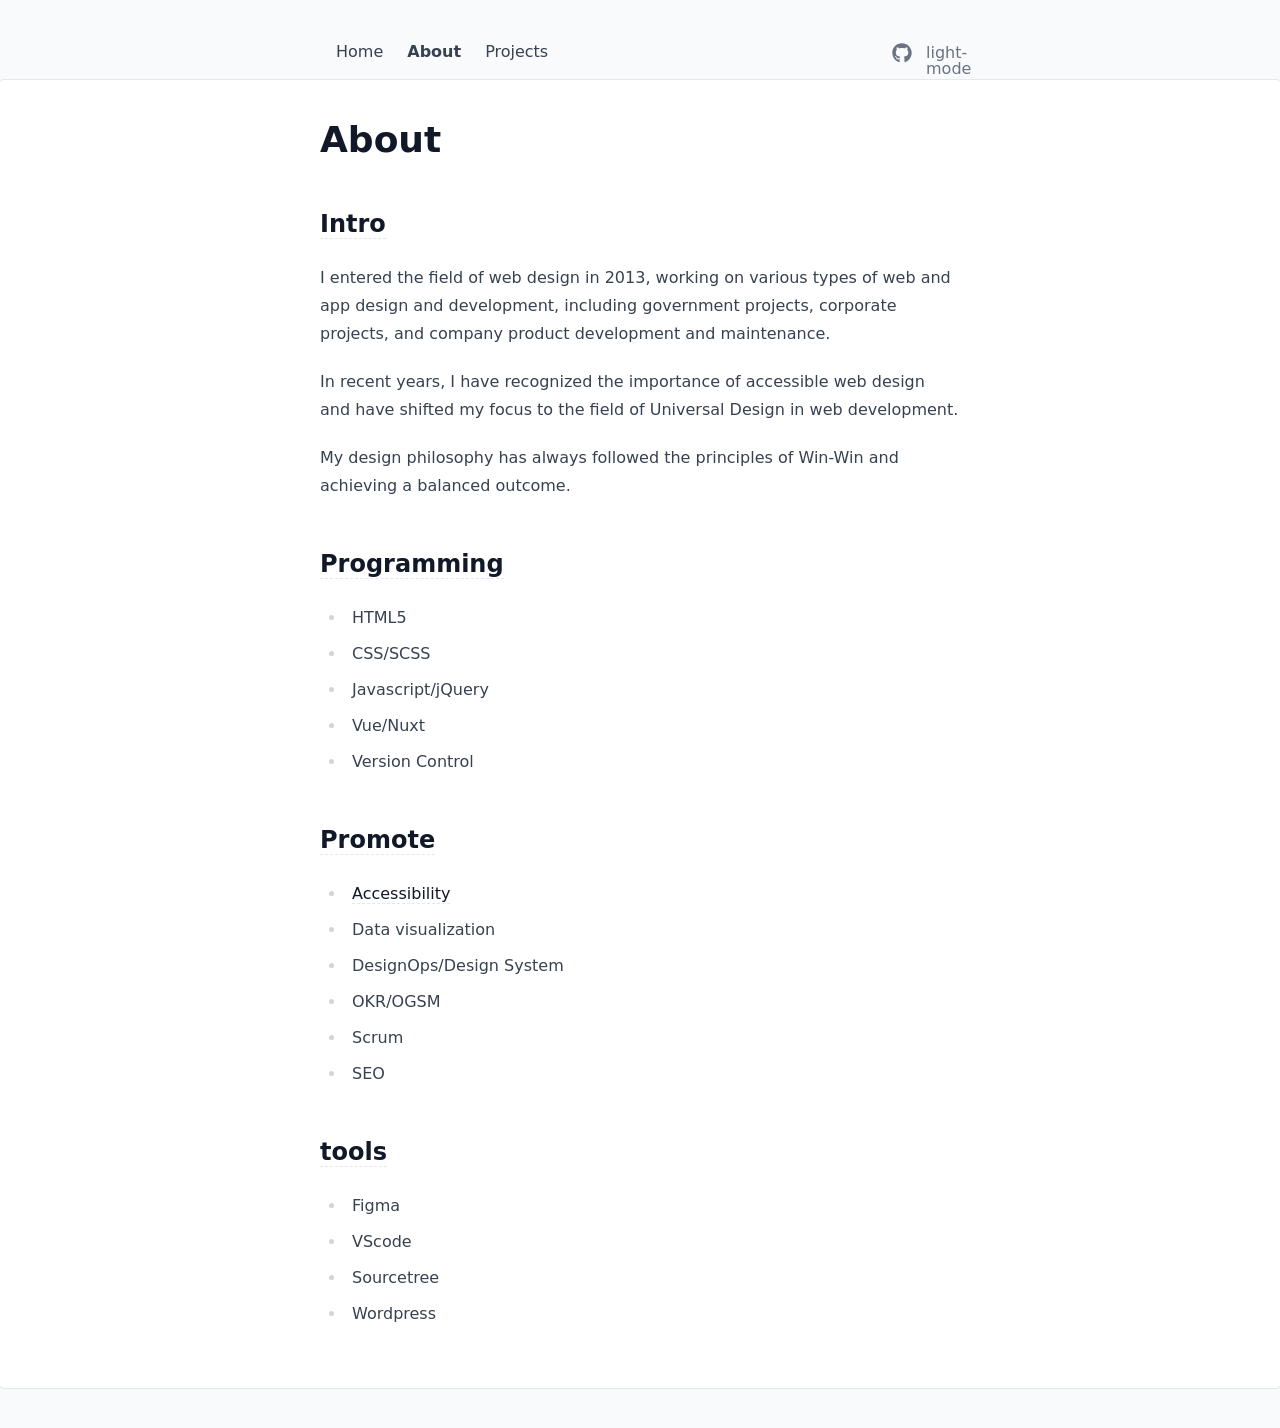
==== commit acf0382d: "Deploying to gh-pages from @ Neil-Lin/portfolio-by-nuxt-studio@3f724ca833c52eb393bc6f9c1e648b44002df" ====
--- a/about/index.html
+++ b/about/index.html
@@ -5,7 +5,7 @@
 <style>.icon[data-v-55114634]{display:inline-block;vertical-align:middle}</style>
 <style>body{--tw-bg-opacity:1;background-color:rgb(249 250 251/var(--tw-bg-opacity));--tw-text-opacity:1;color:rgb(0 0 0/var(--tw-text-opacity))}body:is(.dark *){--tw-bg-opacity:1;background-color:rgb(17 24 39/var(--tw-bg-opacity));--tw-text-opacity:1;color:rgb(255 255 255/var(--tw-text-opacity))}</style>
 <link rel="stylesheet" href="/_nuxt/entry.CEVXlidy.css">
-<link rel="preload" as="fetch" crossorigin="anonymous" href="/about/_payload.json?cf468d4c-e6d1-4340-b301-1fd0c4999d38">
+<link rel="preload" as="fetch" crossorigin="anonymous" href="/about/_payload.json?c82efd13-4482-40af-a102-3c9b2e11bfd1">
 <link rel="modulepreload" as="script" crossorigin href="/_nuxt/SameeU65.js">
 <link rel="modulepreload" as="script" crossorigin href="/_nuxt/P8Z5db4U.js">
 <link rel="modulepreload" as="script" crossorigin href="/_nuxt/BuXyBxKU.js">
@@ -29,10 +29,10 @@
 <link rel="prefetch" as="script" crossorigin href="/_nuxt/CBtPjEb7.js">
 <link rel="prefetch" as="script" crossorigin href="/_nuxt/D6jdWDlz.js">
 <link rel="prefetch" as="script" crossorigin href="/_nuxt/dh5QazWe.js">
+<meta content="/social-image.png" property="og:image">
 <meta name="twitter:card" content="summary_large_image">
 <meta property="og:title" content="About">
 <meta name="description" content="About">
 <meta property="og:description" content="About">
-<meta property="og:image" content="https://fastly.picsum.photos/id/866/536/354.jpg?hmac=tGofDTV7tl2rprappPzKFiZ9vDh5MKj39oa2D--gqhA">
-<script type="module" src="/_nuxt/SameeU65.js" crossorigin></script><script>"use strict";(()=>{const t=window,e=document.documentElement,c=["dark","light"],n=getStorageValue("localStorage","nuxt-color-mode")||"system";let i=n==="system"?u():n;const r=e.getAttribute("data-color-mode-forced");r&&(i=r),l(i),t["__NUXT_COLOR_MODE__"]={preference:n,value:i,getColorScheme:u,addColorScheme:l,removeColorScheme:d};function l(o){const s=""+o+"",a="";e.classList?e.classList.add(s):e.className+=" "+s,a&&e.setAttribute("data-"+a,o)}function d(o){const s=""+o+"",a="";e.classList?e.classList.remove(s):e.className=e.className.replace(new RegExp(s,"g"),""),a&&e.removeAttribute("data-"+a)}function f(o){return t.matchMedia("(prefers-color-scheme"+o+")")}function u(){if(t.matchMedia&&f("").media!=="not all"){for(const o of c)if(f(":"+o).matches)return o}return"light"}})();function getStorageValue(t,e){switch(t){case"localStorage":return window.localStorage.getItem(e);case"sessionStorage":return window.sessionStorage.getItem(e);case"cookie":return getCookie(e);default:return null}}function getCookie(t){const c=("; "+window.document.cookie).split("; "+t+"=");if(c.length===2)return c.pop()?.split(";").shift()}</script></head><body><div id="__nuxt"><div class="sm:pt-6 sm:pb-10"><!----><!----><!----><div class="nuxt-loading-indicator" style="position:fixed;top:0;right:0;left:0;pointer-events:none;width:auto;height:3px;opacity:0;background:repeating-linear-gradient(to right,#00dc82 0%,#34cdfe 50%,#0047e1 100%);background-size:Infinity% auto;transform:scaleX(0%);transform-origin:left;transition:transform 0.1s, height 0.4s, opacity 0.4s;z-index:999999;"></div><div class="flex justify-between max-w-2xl px-4 py-4 mx-auto sm:px-8"><div class="text-gray-700 dark:text-gray-200"><!--[--><a href="/" class="mr-6">Home</a><a aria-current="page" href="/about" class="font-bold router-link-exact-active mr-6">About</a><!--]--></div><div class="space-x-3 transition text-gray-500"><!----><a href="https://github.com/https://github.com/Neil-Lin" title="GitHub" class="dark:text-gray-100 hover:text-gray-700 dark:hover:text-gray-300"><svg xmlns="http://www.w3.org/2000/svg" xmlns:xlink="http://www.w3.org/1999/xlink" aria-hidden="true" role="img" class="icon w-5 h-5" style="" width="1em" height="1em" viewBox="0 0 496 512" data-v-55114634><path fill="currentColor" d="M165.9 397.4c0 2-2.3 3.6-5.2 3.6c-3.3.3-5.6-1.3-5.6-3.6c0-2 2.3-3.6 5.2-3.6c3-.3 5.6 1.3 5.6 3.6m-31.1-4.5c-.7 2 1.3 4.3 4.3 4.9c2.6 1 5.6 0 6.2-2s-1.3-4.3-4.3-5.2c-2.6-.7-5.5.3-6.2 2.3m44.2-1.7c-2.9.7-4.9 2.6-4.6 4.9c.3 2 2.9 3.3 5.9 2.6c2.9-.7 4.9-2.6 4.6-4.6c-.3-1.9-3-3.2-5.9-2.9M244.8 8C106.1 8 0 113.3 0 252c0 110.9 69.8 205.8 169.5 239.2c12.8 2.3 17.3-5.6 17.3-12.1c0-6.2-.3-40.4-.3-61.4c0 0-70 15-84.7-29.8c0 0-11.4-29.1-27.8-36.6c0 0-22.9-15.7 1.6-15.4c0 0 24.9 2 38.6 25.8c21.9 38.6 58.6 27.5 72.9 20.9c2.3-16 8.8-27.1 16-33.7c-55.9-6.2-112.3-14.3-112.3-110.5c0-27.5 7.6-41.3 23.6-58.9c-2.6-6.5-11.1-33.3 2.6-67.9c20.9-6.5 69 27 69 27c20-5.6 41.5-8.5 62.8-8.5s42.8 2.9 62.8 8.5c0 0 48.1-33.6 69-27c13.7 34.7 5.2 61.4 2.6 67.9c16 17.7 25.8 31.5 25.8 58.9c0 96.5-58.9 104.2-114.8 110.5c9.2 7.9 17 22.9 17 46.4c0 33.7-.3 75.4-.3 83.6c0 6.5 4.6 14.4 17.3 12.1C428.2 457.8 496 362.9 496 252C496 113.3 383.5 8 244.8 8M97.2 352.9c-1.3 1-1 3.3.7 5.2c1.6 1.6 3.9 2.3 5.2 1c1.3-1 1-3.3-.7-5.2c-1.6-1.6-3.9-2.3-5.2-1m-10.8-8.1c-.7 1.3.3 2.9 2.3 3.9c1.6 1 3.6.7 4.3-.7c.7-1.3-.3-2.9-2.3-3.9c-2-.6-3.6-.3-4.3.7m32.4 35.6c-1.6 1.3-1 4.3 1.3 6.2c2.3 2.3 5.2 2.6 6.5 1c1.3-1.3.7-4.3-1.3-6.2c-2.2-2.3-5.2-2.6-6.5-1m-11.4-14.7c-1.6 1-1.6 3.6 0 5.9s4.3 3.3 5.6 2.3c1.6-1.3 1.6-3.9 0-6.2c-1.4-2.3-4-3.3-5.6-2"/></svg></a><!----><button aria-label="Color Mode" class="inline-block w-5 dark:text-gray-100 hover:text-gray-700 dark:hover:text-gray-300"><span>...</span></button></div></div><!--[--><div class="document-driven-page"><div class="py-10 m-auto bg-white sm:px-8 ring-1 ring-gray-200 dark:ring-gray-700 dark:bg-gray-800 sm:rounded"><main class="max-w-2xl px-4 mx-auto prose dark:prose-invert prose-pre:bg-gray-100 dark:prose-pre:bg-gray-900 hover:prose-a:text-primary-400 prose-a:font-normal prose-a:no-underline prose-a:border-dashed prose-a:border-b hover:prose-a:border-solid hover:prose-a:border-primary-400"><!--[--><div><h1 id="about"><!--[-->About<!--]--></h1><h2 id="intro"><a href="#intro"><!--[--><strong><!--[-->Intro<!--]--></strong><!--]--></a></h2><p><!--[-->I entered the field of web design in 2013, working on various types of web and app design and development, including government projects, corporate projects, and company product development and maintenance.<!--]--></p><p><!--[-->In recent years, I have recognized the importance of accessible web design and have shifted my focus to the field of Universal Design in web development.<!--]--></p><p><!--[-->My design philosophy has always followed the principles of Win-Win and achieving a balanced outcome.<!--]--></p><h2 id="programming"><a href="#programming"><!--[--><strong><!--[-->Programming<!--]--></strong><!--]--></a></h2><ul><!--[--><li><!--[-->HTML5<!--]--></li><li><!--[-->CSS/SCSS<!--]--></li><li><!--[-->Javascript/jQuery<!--]--></li><li><!--[-->Vue/Nuxt<!--]--></li><li><!--[-->Version Control<!--]--></li><!--]--></ul><h2 id="promote"><a href="#promote"><!--[--><strong><!--[-->Promote<!--]--></strong><!--]--></a></h2><ul><!--[--><li><!--[--><a href="https://ithelp.ithome.com.tw/users/20152260/ironman/5614" rel="nofollow"><!--[-->Accessibility<!--]--></a><!--]--></li><li><!--[-->Data visualization<!--]--></li><li><!--[-->DesignOps/Design System<!--]--></li><li><!--[-->OKR/OGSM<!--]--></li><li><!--[-->Scrum<!--]--></li><li><!--[-->SEO<!--]--></li><!--]--></ul><h2 id="tools"><a href="#tools"><!--[--><strong><!--[-->tools<!--]--></strong><!--]--></a></h2><ul><!--[--><li><!--[-->Figma<!--]--></li><li><!--[-->VScode<!--]--></li><li><!--[-->Sourcetree<!--]--></li><li><!--[-->Wordpress<!--]--></li><!--]--></ul></div><!--]--></main></div></div><!--]--></div></div><div id="teleports"></div><script type="application/json" data-nuxt-data="nuxt-app" data-ssr="true" id="__NUXT_DATA__" data-src="/about/_payload.json?cf468d4c-e6d1-4340-b301-1fd0c4999d38">[{"state":1,"once":213,"_errors":214,"serverRendered":5,"path":11,"prerenderedAt":216},["Reactive",2],{"$scolor-mode":3,"$sdd-pages":7,"$sdd-surrounds":188,"$sdd-globals":202,"$sdd-navigation":204,"$sicons":207},{"preference":4,"value":4,"unknown":5,"forced":6},"system",true,false,["ShallowRef",8],["ShallowReactive",9],{"/about":10},{"_path":11,"_dir":12,"_draft":6,"_partial":6,"_locale":12,"title":13,"description":12,"navigation":14,"layout":15,"head":16,"body":18,"_type":182,"_id":183,"_source":184,"_file":185,"_stem":186,"_extension":187},"/about","","About",{"title":13},"full-width",{"description":13,"image":17},"https://fastly.picsum.photos/id/866/536/354.jpg?hmac=tGofDTV7tl2rprappPzKFiZ9vDh5MKj39oa2D--gqhA",{"type":19,"children":20,"toc":175},"root",[21,29,40,46,51,56,65,95,104,144,152],{"type":22,"tag":23,"props":24,"children":26},"element","h1",{"id":25},"about",[27],{"type":28,"value":13},"text",{"type":22,"tag":30,"props":31,"children":33},"h2",{"id":32},"intro",[34],{"type":22,"tag":35,"props":36,"children":37},"strong",{},[38],{"type":28,"value":39},"Intro",{"type":22,"tag":41,"props":42,"children":43},"p",{},[44],{"type":28,"value":45},"I entered the field of web design in 2013, working on various types of web and app design and development, including government projects, corporate projects, and company product development and maintenance.",{"type":22,"tag":41,"props":47,"children":48},{},[49],{"type":28,"value":50},"In recent years, I have recognized the importance of accessible web design and have shifted my focus to the field of Universal Design in web development.",{"type":22,"tag":41,"props":52,"children":53},{},[54],{"type":28,"value":55},"My design philosophy has always followed the principles of Win-Win and achieving a balanced outcome.",{"type":22,"tag":30,"props":57,"children":59},{"id":58},"programming",[60],{"type":22,"tag":35,"props":61,"children":62},{},[63],{"type":28,"value":64},"Programming",{"type":22,"tag":66,"props":67,"children":68},"ul",{},[69,75,80,85,90],{"type":22,"tag":70,"props":71,"children":72},"li",{},[73],{"type":28,"value":74},"HTML5",{"type":22,"tag":70,"props":76,"children":77},{},[78],{"type":28,"value":79},"CSS/SCSS",{"type":22,"tag":70,"props":81,"children":82},{},[83],{"type":28,"value":84},"Javascript/jQuery",{"type":22,"tag":70,"props":86,"children":87},{},[88],{"type":28,"value":89},"Vue/Nuxt",{"type":22,"tag":70,"props":91,"children":92},{},[93],{"type":28,"value":94},"Version Control",{"type":22,"tag":30,"props":96,"children":98},{"id":97},"promote",[99],{"type":22,"tag":35,"props":100,"children":101},{},[102],{"type":28,"value":103},"Promote",{"type":22,"tag":66,"props":105,"children":106},{},[107,119,124,129,134,139],{"type":22,"tag":70,"props":108,"children":109},{},[110],{"type":22,"tag":111,"props":112,"children":116},"a",{"href":113,"rel":114},"https://ithelp.ithome.com.tw/users/20152260/ironman/5614",[115],"nofollow",[117],{"type":28,"value":118},"Accessibility",{"type":22,"tag":70,"props":120,"children":121},{},[122],{"type":28,"value":123},"Data visualization",{"type":22,"tag":70,"props":125,"children":126},{},[127],{"type":28,"value":128},"DesignOps/Design System",{"type":22,"tag":70,"props":130,"children":131},{},[132],{"type":28,"value":133},"OKR/OGSM",{"type":22,"tag":70,"props":135,"children":136},{},[137],{"type":28,"value":138},"Scrum",{"type":22,"tag":70,"props":140,"children":141},{},[142],{"type":28,"value":143},"SEO",{"type":22,"tag":30,"props":145,"children":147},{"id":146},"tools",[148],{"type":22,"tag":35,"props":149,"children":150},{},[151],{"type":28,"value":146},{"type":22,"tag":66,"props":153,"children":154},{},[155,160,165,170],{"type":22,"tag":70,"props":156,"children":157},{},[158],{"type":28,"value":159},"Figma",{"type":22,"tag":70,"props":161,"children":162},{},[163],{"type":28,"value":164},"VScode",{"type":22,"tag":70,"props":166,"children":167},{},[168],{"type":28,"value":169},"Sourcetree",{"type":22,"tag":70,"props":171,"children":172},{},[173],{"type":28,"value":174},"Wordpress",{"title":12,"searchDepth":176,"depth":176,"links":177},2,[178,179,180,181],{"id":32,"depth":176,"text":39},{"id":58,"depth":176,"text":64},{"id":97,"depth":176,"text":103},{"id":146,"depth":176,"text":146},"markdown","content:2.about.md","content","2.about.md","2.about","md",["ShallowRef",189],["ShallowReactive",190],{"/about":191},[192,201],{"_path":193,"_dir":12,"_draft":6,"_partial":6,"_locale":12,"title":194,"description":195,"navigation":196,"layout":15,"_type":182,"_id":198,"_source":184,"_file":199,"_stem":200,"_extension":187},"/","Hi, I'm Neil. 👋","I am a UI/UX designer who is passionate about universal design.",{"title":197},"Home","content:1.index.md","1.index.md","1.index",null,["ShallowRef",203],{},[205,206],{"title":197,"_path":193,"layout":15},{"title":13,"_path":11,"layout":15},{"fa-brands:github":208},{"left":209,"top":209,"width":210,"height":211,"rotate":209,"vFlip":6,"hFlip":6,"body":212},0,496,512,"\u003Cpath fill=\"currentColor\" d=\"M165.9 397.4c0 2-2.3 3.6-5.2 3.6c-3.3.3-5.6-1.3-5.6-3.6c0-2 2.3-3.6 5.2-3.6c3-.3 5.6 1.3 5.6 3.6m-31.1-4.5c-.7 2 1.3 4.3 4.3 4.9c2.6 1 5.6 0 6.2-2s-1.3-4.3-4.3-5.2c-2.6-.7-5.5.3-6.2 2.3m44.2-1.7c-2.9.7-4.9 2.6-4.6 4.9c.3 2 2.9 3.3 5.9 2.6c2.9-.7 4.9-2.6 4.6-4.6c-.3-1.9-3-3.2-5.9-2.9M244.8 8C106.1 8 0 113.3 0 252c0 110.9 69.8 205.8 169.5 239.2c12.8 2.3 17.3-5.6 17.3-12.1c0-6.2-.3-40.4-.3-61.4c0 0-70 15-84.7-29.8c0 0-11.4-29.1-27.8-36.6c0 0-22.9-15.7 1.6-15.4c0 0 24.9 2 38.6 25.8c21.9 38.6 58.6 27.5 72.9 20.9c2.3-16 8.8-27.1 16-33.7c-55.9-6.2-112.3-14.3-112.3-110.5c0-27.5 7.6-41.3 23.6-58.9c-2.6-6.5-11.1-33.3 2.6-67.9c20.9-6.5 69 27 69 27c20-5.6 41.5-8.5 62.8-8.5s42.8 2.9 62.8 8.5c0 0 48.1-33.6 69-27c13.7 34.7 5.2 61.4 2.6 67.9c16 17.7 25.8 31.5 25.8 58.9c0 96.5-58.9 104.2-114.8 110.5c9.2 7.9 17 22.9 17 46.4c0 33.7-.3 75.4-.3 83.6c0 6.5 4.6 14.4 17.3 12.1C428.2 457.8 496 362.9 496 252C496 113.3 383.5 8 244.8 8M97.2 352.9c-1.3 1-1 3.3.7 5.2c1.6 1.6 3.9 2.3 5.2 1c1.3-1 1-3.3-.7-5.2c-1.6-1.6-3.9-2.3-5.2-1m-10.8-8.1c-.7 1.3.3 2.9 2.3 3.9c1.6 1 3.6.7 4.3-.7c.7-1.3-.3-2.9-2.3-3.9c-2-.6-3.6-.3-4.3.7m32.4 35.6c-1.6 1.3-1 4.3 1.3 6.2c2.3 2.3 5.2 2.6 6.5 1c1.3-1.3.7-4.3-1.3-6.2c-2.2-2.3-5.2-2.6-6.5-1m-11.4-14.7c-1.6 1-1.6 3.6 0 5.9s4.3 3.3 5.6 2.3c1.6-1.3 1.6-3.9 0-6.2c-1.4-2.3-4-3.3-5.6-2\"/>",["Set"],["ShallowReactive",215],{},1728134275588]</script>
-<script>window.__NUXT__={};window.__NUXT__.config={public:{studio:{apiURL:"https://api.nuxt.studio",iframeMessagingAllowedOrigins:""},mdc:{components:{prose:true,map:{p:"prose-p",a:"prose-a",blockquote:"prose-blockquote","code-inline":"prose-code-inline",code:"ProseCodeInline",em:"prose-em",h1:"prose-h1",h2:"prose-h2",h3:"prose-h3",h4:"prose-h4",h5:"prose-h5",h6:"prose-h6",hr:"prose-hr",img:"prose-img",ul:"prose-ul",ol:"prose-ol",li:"prose-li",strong:"prose-strong",table:"prose-table",thead:"prose-thead",tbody:"prose-tbody",td:"prose-td",th:"prose-th",tr:"prose-tr"}},headings:{anchorLinks:{h1:false,h2:true,h3:true,h4:true,h5:false,h6:false}}},content:{locales:[],defaultLocale:"",integrity:1728134258230,experimental:{stripQueryParameters:false,advanceQuery:false,clientDB:false},respectPathCase:false,api:{baseURL:"/api/_content"},navigation:{fields:["layout"]},tags:{p:"prose-p",a:"prose-a",blockquote:"prose-blockquote","code-inline":"prose-code-inline",code:"ProseCodeInline",em:"prose-em",h1:"prose-h1",h2:"prose-h2",h3:"prose-h3",h4:"prose-h4",h5:"prose-h5",h6:"prose-h6",hr:"prose-hr",img:"prose-img",ul:"prose-ul",ol:"prose-ol",li:"prose-li",strong:"prose-strong",table:"prose-table",thead:"prose-thead",tbody:"prose-tbody",td:"prose-td",th:"prose-th",tr:"prose-tr"},highlight:{theme:{dark:"github-dark",default:"github-light"},highlighter:"shiki",langs:["js","jsx","json","ts","tsx","vue","css","html","bash","md","mdc","yaml"]},wsUrl:"",documentDriven:{page:true,navigation:true,surround:true,globals:{},layoutFallbacks:["theme"],injectPage:true},host:"",trailingSlash:false,search:"",contentHead:true,anchorLinks:{depth:4,exclude:[1]}}},app:{baseURL:"/",buildId:"cf468d4c-e6d1-4340-b301-1fd0c4999d38",buildAssetsDir:"/_nuxt/",cdnURL:""}}</script></body></html>+<script type="module" src="/_nuxt/SameeU65.js" crossorigin></script><script>"use strict";(()=>{const t=window,e=document.documentElement,c=["dark","light"],n=getStorageValue("localStorage","nuxt-color-mode")||"system";let i=n==="system"?u():n;const r=e.getAttribute("data-color-mode-forced");r&&(i=r),l(i),t["__NUXT_COLOR_MODE__"]={preference:n,value:i,getColorScheme:u,addColorScheme:l,removeColorScheme:d};function l(o){const s=""+o+"",a="";e.classList?e.classList.add(s):e.className+=" "+s,a&&e.setAttribute("data-"+a,o)}function d(o){const s=""+o+"",a="";e.classList?e.classList.remove(s):e.className=e.className.replace(new RegExp(s,"g"),""),a&&e.removeAttribute("data-"+a)}function f(o){return t.matchMedia("(prefers-color-scheme"+o+")")}function u(){if(t.matchMedia&&f("").media!=="not all"){for(const o of c)if(f(":"+o).matches)return o}return"light"}})();function getStorageValue(t,e){switch(t){case"localStorage":return window.localStorage.getItem(e);case"sessionStorage":return window.sessionStorage.getItem(e);case"cookie":return getCookie(e);default:return null}}function getCookie(t){const c=("; "+window.document.cookie).split("; "+t+"=");if(c.length===2)return c.pop()?.split(";").shift()}</script></head><body><div id="__nuxt"><div class="sm:pt-6 sm:pb-10"><!----><!----><!----><div class="nuxt-loading-indicator" style="position:fixed;top:0;right:0;left:0;pointer-events:none;width:auto;height:3px;opacity:0;background:repeating-linear-gradient(to right,#00dc82 0%,#34cdfe 50%,#0047e1 100%);background-size:Infinity% auto;transform:scaleX(0%);transform-origin:left;transition:transform 0.1s, height 0.4s, opacity 0.4s;z-index:999999;"></div><div class="flex justify-between max-w-2xl px-4 py-4 mx-auto sm:px-8"><div class="text-gray-700 dark:text-gray-200"><!--[--><a href="/" class="mr-6">Home</a><a aria-current="page" href="/about" class="font-bold router-link-exact-active mr-6">About</a><a href="/projects" class="mr-6">Projects</a><!--]--></div><div class="space-x-3 transition text-gray-500"><!----><a href="https://github.com/https://github.com/Neil-Lin" title="GitHub" class="dark:text-gray-100 hover:text-gray-700 dark:hover:text-gray-300"><svg xmlns="http://www.w3.org/2000/svg" xmlns:xlink="http://www.w3.org/1999/xlink" aria-hidden="true" role="img" class="icon w-5 h-5" style="" width="1em" height="1em" viewBox="0 0 496 512" data-v-55114634><path fill="currentColor" d="M165.9 397.4c0 2-2.3 3.6-5.2 3.6c-3.3.3-5.6-1.3-5.6-3.6c0-2 2.3-3.6 5.2-3.6c3-.3 5.6 1.3 5.6 3.6m-31.1-4.5c-.7 2 1.3 4.3 4.3 4.9c2.6 1 5.6 0 6.2-2s-1.3-4.3-4.3-5.2c-2.6-.7-5.5.3-6.2 2.3m44.2-1.7c-2.9.7-4.9 2.6-4.6 4.9c.3 2 2.9 3.3 5.9 2.6c2.9-.7 4.9-2.6 4.6-4.6c-.3-1.9-3-3.2-5.9-2.9M244.8 8C106.1 8 0 113.3 0 252c0 110.9 69.8 205.8 169.5 239.2c12.8 2.3 17.3-5.6 17.3-12.1c0-6.2-.3-40.4-.3-61.4c0 0-70 15-84.7-29.8c0 0-11.4-29.1-27.8-36.6c0 0-22.9-15.7 1.6-15.4c0 0 24.9 2 38.6 25.8c21.9 38.6 58.6 27.5 72.9 20.9c2.3-16 8.8-27.1 16-33.7c-55.9-6.2-112.3-14.3-112.3-110.5c0-27.5 7.6-41.3 23.6-58.9c-2.6-6.5-11.1-33.3 2.6-67.9c20.9-6.5 69 27 69 27c20-5.6 41.5-8.5 62.8-8.5s42.8 2.9 62.8 8.5c0 0 48.1-33.6 69-27c13.7 34.7 5.2 61.4 2.6 67.9c16 17.7 25.8 31.5 25.8 58.9c0 96.5-58.9 104.2-114.8 110.5c9.2 7.9 17 22.9 17 46.4c0 33.7-.3 75.4-.3 83.6c0 6.5 4.6 14.4 17.3 12.1C428.2 457.8 496 362.9 496 252C496 113.3 383.5 8 244.8 8M97.2 352.9c-1.3 1-1 3.3.7 5.2c1.6 1.6 3.9 2.3 5.2 1c1.3-1 1-3.3-.7-5.2c-1.6-1.6-3.9-2.3-5.2-1m-10.8-8.1c-.7 1.3.3 2.9 2.3 3.9c1.6 1 3.6.7 4.3-.7c.7-1.3-.3-2.9-2.3-3.9c-2-.6-3.6-.3-4.3.7m32.4 35.6c-1.6 1.3-1 4.3 1.3 6.2c2.3 2.3 5.2 2.6 6.5 1c1.3-1.3.7-4.3-1.3-6.2c-2.2-2.3-5.2-2.6-6.5-1m-11.4-14.7c-1.6 1-1.6 3.6 0 5.9s4.3 3.3 5.6 2.3c1.6-1.3 1.6-3.9 0-6.2c-1.4-2.3-4-3.3-5.6-2"/></svg></a><!----><button aria-label="Color Mode" class="inline-block w-5 dark:text-gray-100 hover:text-gray-700 dark:hover:text-gray-300"><span>...</span></button></div></div><!--[--><div class="document-driven-page"><div class="py-10 m-auto bg-white sm:px-8 ring-1 ring-gray-200 dark:ring-gray-700 dark:bg-gray-800 sm:rounded"><main class="max-w-2xl px-4 mx-auto prose dark:prose-invert prose-pre:bg-gray-100 dark:prose-pre:bg-gray-900 hover:prose-a:text-primary-400 prose-a:font-normal prose-a:no-underline prose-a:border-dashed prose-a:border-b hover:prose-a:border-solid hover:prose-a:border-primary-400"><!--[--><div><h1 id="about"><!--[-->About<!--]--></h1><h2 id="intro"><a href="#intro"><!--[--><strong><!--[-->Intro<!--]--></strong><!--]--></a></h2><p><!--[-->I entered the field of web design in 2013, working on various types of web and app design and development, including government projects, corporate projects, and company product development and maintenance.<!--]--></p><p><!--[-->In recent years, I have recognized the importance of accessible web design and have shifted my focus to the field of Universal Design in web development.<!--]--></p><p><!--[-->My design philosophy has always followed the principles of Win-Win and achieving a balanced outcome.<!--]--></p><h2 id="programming"><a href="#programming"><!--[--><strong><!--[-->Programming<!--]--></strong><!--]--></a></h2><ul><!--[--><li><!--[-->HTML5<!--]--></li><li><!--[-->CSS/SCSS<!--]--></li><li><!--[-->Javascript/jQuery<!--]--></li><li><!--[-->Vue/Nuxt<!--]--></li><li><!--[-->Version Control<!--]--></li><!--]--></ul><h2 id="promote"><a href="#promote"><!--[--><strong><!--[-->Promote<!--]--></strong><!--]--></a></h2><ul><!--[--><li><!--[--><a href="https://ithelp.ithome.com.tw/users/20152260/ironman/5614" rel="nofollow"><!--[-->Accessibility<!--]--></a><!--]--></li><li><!--[-->Data visualization<!--]--></li><li><!--[-->DesignOps/Design System<!--]--></li><li><!--[-->OKR/OGSM<!--]--></li><li><!--[-->Scrum<!--]--></li><li><!--[-->SEO<!--]--></li><!--]--></ul><h2 id="tools"><a href="#tools"><!--[--><strong><!--[-->tools<!--]--></strong><!--]--></a></h2><ul><!--[--><li><!--[-->Figma<!--]--></li><li><!--[-->VScode<!--]--></li><li><!--[-->Sourcetree<!--]--></li><li><!--[-->Wordpress<!--]--></li><!--]--></ul></div><!--]--></main></div></div><!--]--></div></div><div id="teleports"></div><script type="application/json" data-nuxt-data="nuxt-app" data-ssr="true" id="__NUXT_DATA__" data-src="/about/_payload.json?c82efd13-4482-40af-a102-3c9b2e11bfd1">[{"state":1,"once":222,"_errors":223,"serverRendered":5,"path":11,"prerenderedAt":225},["Reactive",2],{"$scolor-mode":3,"$sdd-pages":7,"$sdd-surrounds":187,"$sdd-globals":208,"$sdd-navigation":210,"$sicons":216},{"preference":4,"value":4,"unknown":5,"forced":6},"system",true,false,["ShallowRef",8],["ShallowReactive",9],{"/about":10},{"_path":11,"_dir":12,"_draft":6,"_partial":6,"_locale":12,"title":13,"description":12,"navigation":14,"layout":15,"head":16,"body":17,"_type":181,"_id":182,"_source":183,"_file":184,"_stem":185,"_extension":186},"/about","","About",{"title":13},"full-width",{"description":13},{"type":18,"children":19,"toc":174},"root",[20,28,39,45,50,55,64,94,103,143,151],{"type":21,"tag":22,"props":23,"children":25},"element","h1",{"id":24},"about",[26],{"type":27,"value":13},"text",{"type":21,"tag":29,"props":30,"children":32},"h2",{"id":31},"intro",[33],{"type":21,"tag":34,"props":35,"children":36},"strong",{},[37],{"type":27,"value":38},"Intro",{"type":21,"tag":40,"props":41,"children":42},"p",{},[43],{"type":27,"value":44},"I entered the field of web design in 2013, working on various types of web and app design and development, including government projects, corporate projects, and company product development and maintenance.",{"type":21,"tag":40,"props":46,"children":47},{},[48],{"type":27,"value":49},"In recent years, I have recognized the importance of accessible web design and have shifted my focus to the field of Universal Design in web development.",{"type":21,"tag":40,"props":51,"children":52},{},[53],{"type":27,"value":54},"My design philosophy has always followed the principles of Win-Win and achieving a balanced outcome.",{"type":21,"tag":29,"props":56,"children":58},{"id":57},"programming",[59],{"type":21,"tag":34,"props":60,"children":61},{},[62],{"type":27,"value":63},"Programming",{"type":21,"tag":65,"props":66,"children":67},"ul",{},[68,74,79,84,89],{"type":21,"tag":69,"props":70,"children":71},"li",{},[72],{"type":27,"value":73},"HTML5",{"type":21,"tag":69,"props":75,"children":76},{},[77],{"type":27,"value":78},"CSS/SCSS",{"type":21,"tag":69,"props":80,"children":81},{},[82],{"type":27,"value":83},"Javascript/jQuery",{"type":21,"tag":69,"props":85,"children":86},{},[87],{"type":27,"value":88},"Vue/Nuxt",{"type":21,"tag":69,"props":90,"children":91},{},[92],{"type":27,"value":93},"Version Control",{"type":21,"tag":29,"props":95,"children":97},{"id":96},"promote",[98],{"type":21,"tag":34,"props":99,"children":100},{},[101],{"type":27,"value":102},"Promote",{"type":21,"tag":65,"props":104,"children":105},{},[106,118,123,128,133,138],{"type":21,"tag":69,"props":107,"children":108},{},[109],{"type":21,"tag":110,"props":111,"children":115},"a",{"href":112,"rel":113},"https://ithelp.ithome.com.tw/users/20152260/ironman/5614",[114],"nofollow",[116],{"type":27,"value":117},"Accessibility",{"type":21,"tag":69,"props":119,"children":120},{},[121],{"type":27,"value":122},"Data visualization",{"type":21,"tag":69,"props":124,"children":125},{},[126],{"type":27,"value":127},"DesignOps/Design System",{"type":21,"tag":69,"props":129,"children":130},{},[131],{"type":27,"value":132},"OKR/OGSM",{"type":21,"tag":69,"props":134,"children":135},{},[136],{"type":27,"value":137},"Scrum",{"type":21,"tag":69,"props":139,"children":140},{},[141],{"type":27,"value":142},"SEO",{"type":21,"tag":29,"props":144,"children":146},{"id":145},"tools",[147],{"type":21,"tag":34,"props":148,"children":149},{},[150],{"type":27,"value":145},{"type":21,"tag":65,"props":152,"children":153},{},[154,159,164,169],{"type":21,"tag":69,"props":155,"children":156},{},[157],{"type":27,"value":158},"Figma",{"type":21,"tag":69,"props":160,"children":161},{},[162],{"type":27,"value":163},"VScode",{"type":21,"tag":69,"props":165,"children":166},{},[167],{"type":27,"value":168},"Sourcetree",{"type":21,"tag":69,"props":170,"children":171},{},[172],{"type":27,"value":173},"Wordpress",{"title":12,"searchDepth":175,"depth":175,"links":176},2,[177,178,179,180],{"id":31,"depth":175,"text":38},{"id":57,"depth":175,"text":63},{"id":96,"depth":175,"text":102},{"id":145,"depth":175,"text":145},"markdown","content:2.about.md","content","2.about.md","2.about","md",["ShallowRef",188],["ShallowReactive",189],{"/about":190},[191,200],{"_path":192,"_dir":12,"_draft":6,"_partial":6,"_locale":12,"title":193,"description":194,"navigation":195,"layout":15,"_type":181,"_id":197,"_source":183,"_file":198,"_stem":199,"_extension":186},"/","Hi, I'm Neil. 👋","I am a UI/UX designer who is passionate about universal design.",{"title":196},"Home","content:1.index.md","1.index.md","1.index",{"_path":201,"_dir":12,"_draft":6,"_partial":6,"_locale":12,"title":202,"description":12,"navigation":203,"layout":15,"head":204,"_type":181,"_id":205,"_source":183,"_file":206,"_stem":207,"_extension":186},"/projects","Projects",{"title":202},{"description":202},"content:Projects:1.index.md","Projects/1.index.md","Projects/1.index",["ShallowRef",209],{},[211,212,213],{"title":196,"_path":192,"layout":15},{"title":13,"_path":11,"layout":15},{"title":202,"_path":201,"children":214,"layout":15},[215],{"title":202,"_path":201,"layout":15},{"fa-brands:github":217},{"left":218,"top":218,"width":219,"height":220,"rotate":218,"vFlip":6,"hFlip":6,"body":221},0,496,512,"\u003Cpath fill=\"currentColor\" d=\"M165.9 397.4c0 2-2.3 3.6-5.2 3.6c-3.3.3-5.6-1.3-5.6-3.6c0-2 2.3-3.6 5.2-3.6c3-.3 5.6 1.3 5.6 3.6m-31.1-4.5c-.7 2 1.3 4.3 4.3 4.9c2.6 1 5.6 0 6.2-2s-1.3-4.3-4.3-5.2c-2.6-.7-5.5.3-6.2 2.3m44.2-1.7c-2.9.7-4.9 2.6-4.6 4.9c.3 2 2.9 3.3 5.9 2.6c2.9-.7 4.9-2.6 4.6-4.6c-.3-1.9-3-3.2-5.9-2.9M244.8 8C106.1 8 0 113.3 0 252c0 110.9 69.8 205.8 169.5 239.2c12.8 2.3 17.3-5.6 17.3-12.1c0-6.2-.3-40.4-.3-61.4c0 0-70 15-84.7-29.8c0 0-11.4-29.1-27.8-36.6c0 0-22.9-15.7 1.6-15.4c0 0 24.9 2 38.6 25.8c21.9 38.6 58.6 27.5 72.9 20.9c2.3-16 8.8-27.1 16-33.7c-55.9-6.2-112.3-14.3-112.3-110.5c0-27.5 7.6-41.3 23.6-58.9c-2.6-6.5-11.1-33.3 2.6-67.9c20.9-6.5 69 27 69 27c20-5.6 41.5-8.5 62.8-8.5s42.8 2.9 62.8 8.5c0 0 48.1-33.6 69-27c13.7 34.7 5.2 61.4 2.6 67.9c16 17.7 25.8 31.5 25.8 58.9c0 96.5-58.9 104.2-114.8 110.5c9.2 7.9 17 22.9 17 46.4c0 33.7-.3 75.4-.3 83.6c0 6.5 4.6 14.4 17.3 12.1C428.2 457.8 496 362.9 496 252C496 113.3 383.5 8 244.8 8M97.2 352.9c-1.3 1-1 3.3.7 5.2c1.6 1.6 3.9 2.3 5.2 1c1.3-1 1-3.3-.7-5.2c-1.6-1.6-3.9-2.3-5.2-1m-10.8-8.1c-.7 1.3.3 2.9 2.3 3.9c1.6 1 3.6.7 4.3-.7c.7-1.3-.3-2.9-2.3-3.9c-2-.6-3.6-.3-4.3.7m32.4 35.6c-1.6 1.3-1 4.3 1.3 6.2c2.3 2.3 5.2 2.6 6.5 1c1.3-1.3.7-4.3-1.3-6.2c-2.2-2.3-5.2-2.6-6.5-1m-11.4-14.7c-1.6 1-1.6 3.6 0 5.9s4.3 3.3 5.6 2.3c1.6-1.3 1.6-3.9 0-6.2c-1.4-2.3-4-3.3-5.6-2\"/>",["Set"],["ShallowReactive",224],{},1728134968429]</script>
+<script>window.__NUXT__={};window.__NUXT__.config={public:{studio:{apiURL:"https://api.nuxt.studio",iframeMessagingAllowedOrigins:""},mdc:{components:{prose:true,map:{p:"prose-p",a:"prose-a",blockquote:"prose-blockquote","code-inline":"prose-code-inline",code:"ProseCodeInline",em:"prose-em",h1:"prose-h1",h2:"prose-h2",h3:"prose-h3",h4:"prose-h4",h5:"prose-h5",h6:"prose-h6",hr:"prose-hr",img:"prose-img",ul:"prose-ul",ol:"prose-ol",li:"prose-li",strong:"prose-strong",table:"prose-table",thead:"prose-thead",tbody:"prose-tbody",td:"prose-td",th:"prose-th",tr:"prose-tr"}},headings:{anchorLinks:{h1:false,h2:true,h3:true,h4:true,h5:false,h6:false}}},content:{locales:[],defaultLocale:"",integrity:1728134950937,experimental:{stripQueryParameters:false,advanceQuery:false,clientDB:false},respectPathCase:false,api:{baseURL:"/api/_content"},navigation:{fields:["layout"]},tags:{p:"prose-p",a:"prose-a",blockquote:"prose-blockquote","code-inline":"prose-code-inline",code:"ProseCodeInline",em:"prose-em",h1:"prose-h1",h2:"prose-h2",h3:"prose-h3",h4:"prose-h4",h5:"prose-h5",h6:"prose-h6",hr:"prose-hr",img:"prose-img",ul:"prose-ul",ol:"prose-ol",li:"prose-li",strong:"prose-strong",table:"prose-table",thead:"prose-thead",tbody:"prose-tbody",td:"prose-td",th:"prose-th",tr:"prose-tr"},highlight:{theme:{dark:"github-dark",default:"github-light"},highlighter:"shiki",langs:["js","jsx","json","ts","tsx","vue","css","html","bash","md","mdc","yaml"]},wsUrl:"",documentDriven:{page:true,navigation:true,surround:true,globals:{},layoutFallbacks:["theme"],injectPage:true},host:"",trailingSlash:false,search:"",contentHead:true,anchorLinks:{depth:4,exclude:[1]}}},app:{baseURL:"/",buildId:"c82efd13-4482-40af-a102-3c9b2e11bfd1",buildAssetsDir:"/_nuxt/",cdnURL:""}}</script></body></html>
